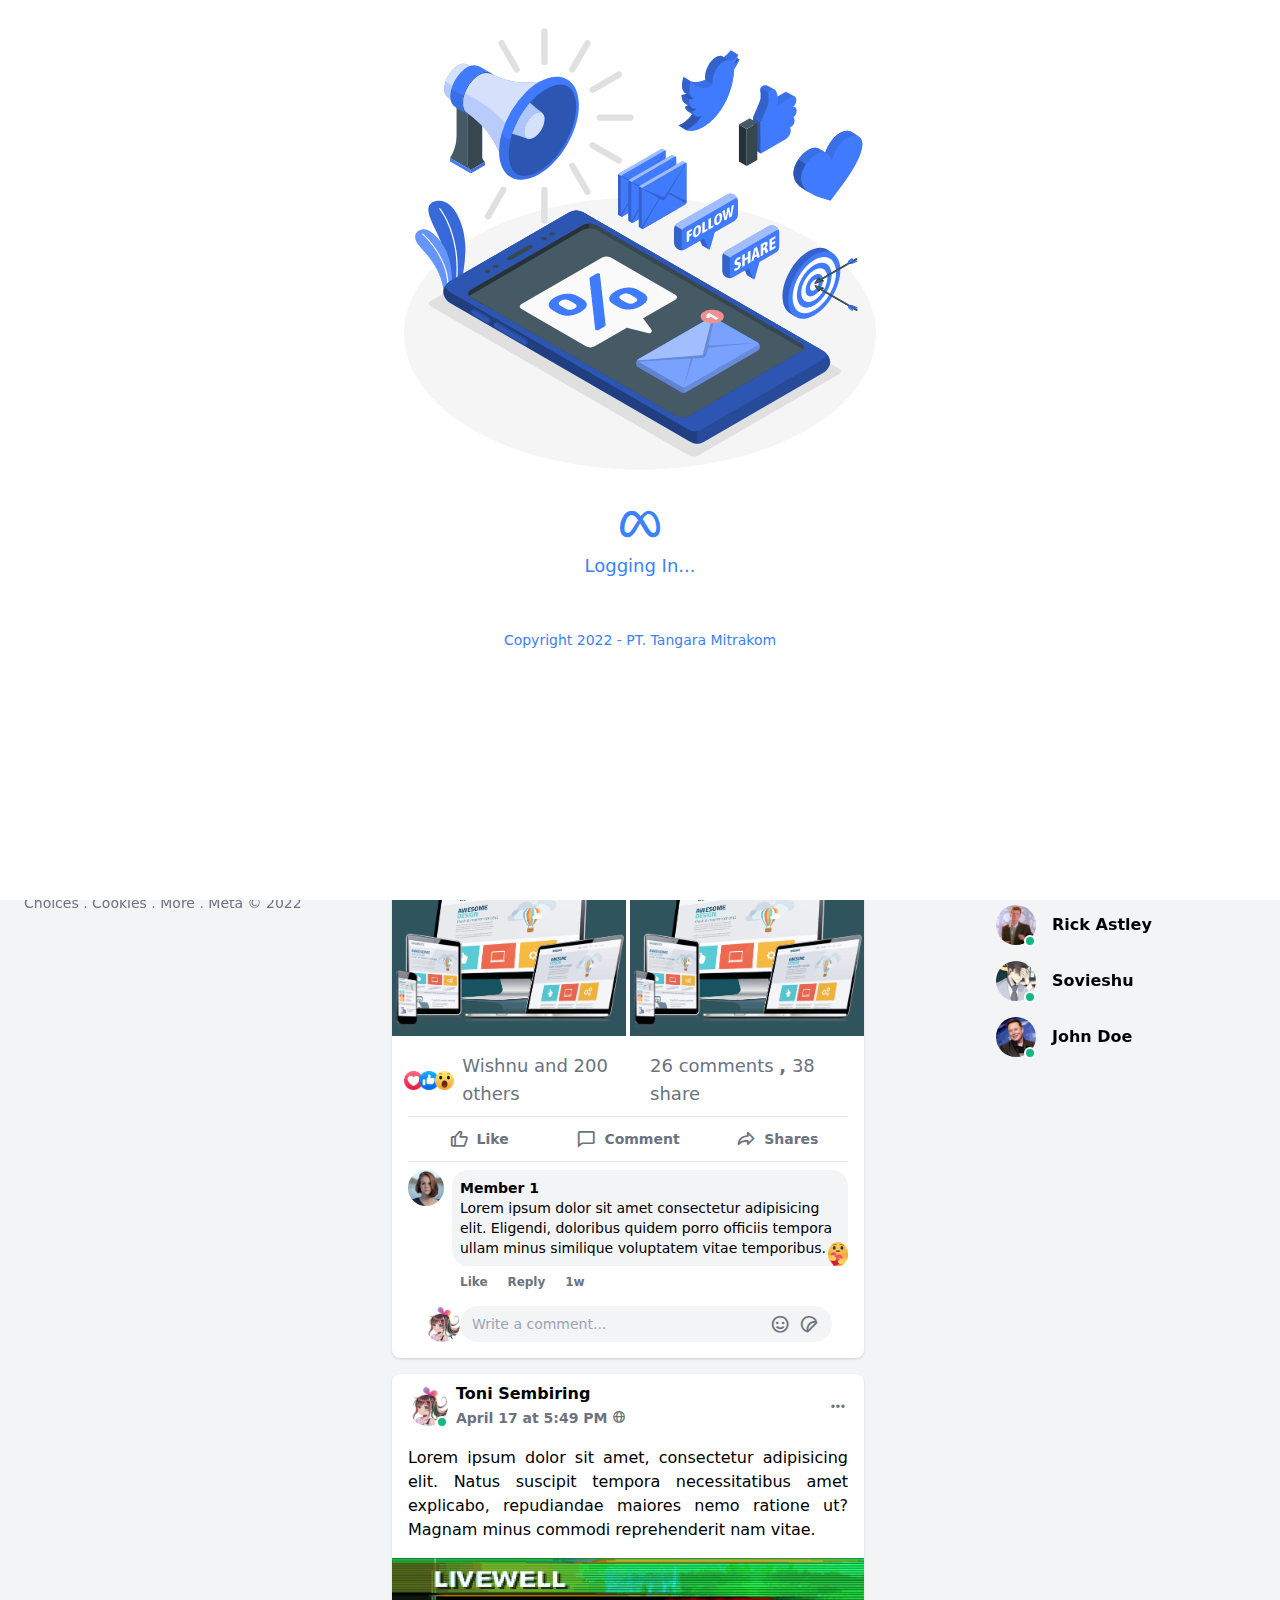
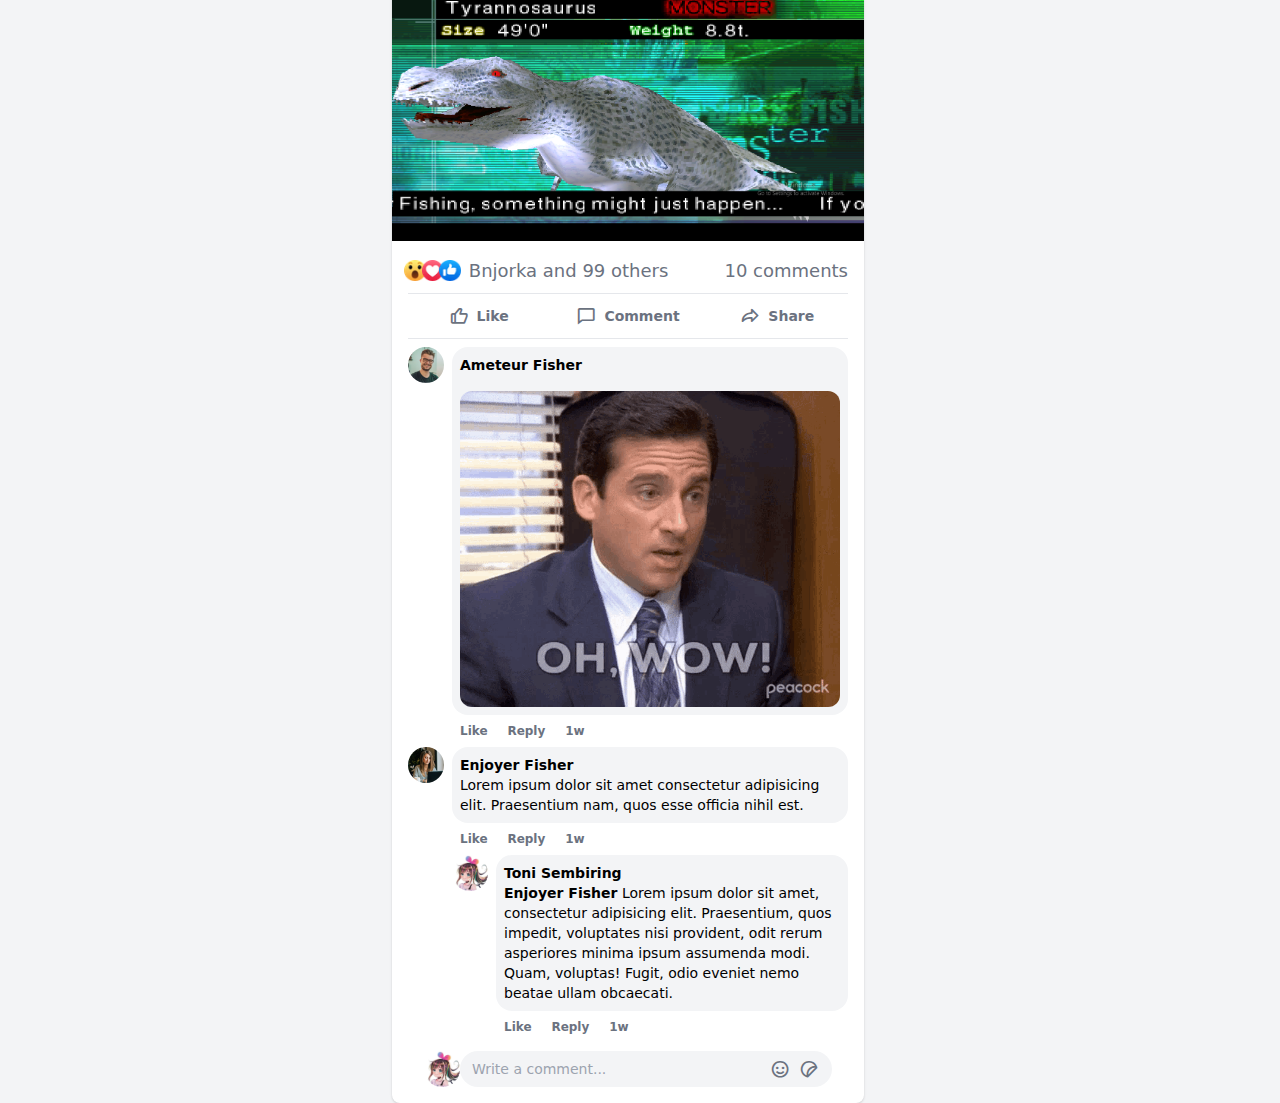
==== index.html @ 994fcae8 "penghapusan darkmode toggle pada mobile" ====
<!DOCTYPE html>
<html lang="en">
  <head>
    <meta charset="UTF-8" />
    <meta name="viewport" content="width=device-width, initial-scale=1.0" />
    <title>Tangara Media</title>

    <link rel="shortcut icon" href="./images/logo/tm_logo.png" type="image/png" />
    <link href='https://unpkg.com/boxicons@2.1.2/css/boxicons.min.css' rel='stylesheet'>
    <link rel="stylesheet" href="./css/styles.css" />
    <link rel="stylesheet" href="./css/custom.css" />
  </head>

  <body class="bg-gray-100 dark:bg-dark-main">
    <!-- Navbar Start-->
    <nav class="bg-white dark:bg-dark-second h-max md:h-14 w-full shadow flex flex-col md:flex-row items-center justify-center md:justify-between fixed top-0 z-50 border-b dark:border-dark-third">
      <!-- NAV LEFT -->
      <div class="flex items-center justify-between w-full md:w-max px-4 py-2">
        <a href="#" class="mr-2 hidden md:inline-block">
          <img src="./images/logo/tm_logo.png" alt="Tangara logo"class="w-24 sm:w-20 lg:w-10 h-auto"/>
        </a>
        <a href="#" class="inline-block md:hidden">
          <img src="./images/logo/tm_text_logo_2.png" alt="" class="w-32 h-auto" />
        </a>
        <div class="flex items-center justify-between space-x-1">
          <div class="relative bg-gray-100 dark:bg-dark-third px-2 py-2 w-10 h-10 sm:w-11 sm:h-11 lg:h-10 lg:w-10 xl:w-max xl:pl-3 xl:pr-8 rounded-full flex items-center justify-center cursor-pointer">
            <i class="bx bx-search-alt-2 text-xl xl:mr-2 dark:text-dark-txt"></i>
            <input type="text" placeholder="Search Facebook" class="outline-none bg-transparent hidden xl:inline-block"/>
          </div>
          <div class="text-2xl grid place-items-center md:hidden bg-gray-200 dark:bg-dark-third dark:hover:bg-dark-fourth rounded-full w-10 h-10 cursor-pointer hover:bg-gray-300 dark:text-dark-txt relative">
            <i class="bx bxl-messenger"></i>
            <span class="text-xs absolute top-0 right-0 bg-red-500 text-white font-semibold rounded-full px-1 text-center">2</span>
          </div>
          <!-- <div class="text-2xl grid place-items-center md:hidden bg-gray-200 dark:bg-dark-third dark:hover:bg-dark-fourth rounded-full w-10 h-10 cursor-pointer hover:bg-gray-300 dark:text-dark-txt" id="dark-mode-toggle-mb">
            <i class="bx bxs-moon"></i>
          </div> -->
        </div>
      </div>

      <!-- NAV CENTER -->
      <ul class="flex w-full lg:w-max items-center justify-center">
        <li class="w-1/5 md:w-max text-center">
          <a href="index.html" class="w-full text-3xl py-2 px-3 xl:px-12 cursor-pointer text-center inline-block text-blue-500 border-b-4 border-blue-500">
            <i class="bx bxs-home"></i>
          </a>
        </li>
        <li class="w-1/5 md:w-max text-center">
          <a href="friends.html" class="w-full text-3xl py-2 px-3 xl:px-12 cursor-pointer text-center inline-block rounded text-gray-600 hover:bg-gray-100 dark:hover:bg-dark-third dark:text-dark-txt relative">
            <i class="bx bx-group"></i>
          </a>
        </li>

        <li class="w-1/5 md:w-max text-center">
          <a href="#" class="w-full text-3xl py-2 px-3 xl:px-12 cursor-pointer text-center inline-block rounded text-gray-600 hover:bg-gray-100 dark:hover:bg-dark-third dark:text-dark-txt relative">
            <i class='bx bx-slideshow'></i>
            <span class="text-xs absolute top-0 right-1/4 bg-red-500 text-white font-semibold rounded-full px-1 text-center">9+</span>
          </a>
        </li>
        <!-- <li class="w-1/5 md:w-max text-center">
          <a href="#" class="w-full text-3xl py-2 px-3 xl:px-12 cursor-pointer text-center inline-block rounded text-gray-600 hover:bg-gray-100 dark:hover:bg-dark-third dark:text-dark-txt relative">
            <i class="bx bx-store"></i>
          </a>
        </li> -->

        <li class="w-1/5 md:w-max text-center hidden md:inline-block">
          <a href="#" class="w-full text-3xl py-2 px-3 xl:px-12 cursor-pointer text-center inline-block rounded text-gray-600 hover:bg-gray-100 dark:hover:bg-dark-third dark:text-dark-txt relative">
            <i class="bx bx-layout"></i>
          </a>
        </li>

        <li class="w-1/5 md:w-max text-center inline-block md:hidden">
          <a href="#" class="w-full text-3xl py-2 px-3 xl:px-12 cursor-pointer text-center inline-block rounded text-gray-600 hover:bg-gray-100 dark:hover:bg-dark-third dark:text-dark-txt relative">
            <i class="bx bx-bell"></i>
            <span class="text-xs absolute top-0 right-1/4 bg-red-500 text-white font-semibold rounded-full px-1 text-center">9+</span>
          </a>
        </li>

        <li class="w-1/5 md:w-max text-center inline-block xl:hidden">
          <a href="#" class="w-full text-3xl py-2 px-3 xl:px-12 cursor-pointer text-center inline-block rounded text-gray-600 hover:bg-gray-100 dark:hover:bg-dark-third dark:text-dark-txt relative">
            <i class="bx bx-menu"></i>
          </a>
        </li>
      </ul>

      <!-- NAV RIGHT -->
      <ul class="hidden md:flex mx-4 items-center justify-center">
        <li>
          <div class="text-xl hidden xl:grid place-items-center bg-gray-200 dark:bg-dark-third dark:hover:bg-dark-fourth dark:text-dark-txt rounded-full mx-1 p-3 cursor-pointer hover:bg-gray-300 relative">
            <i class="bx bxs-grid"></i>
          </div>
        </li>

        <li>
          <div class="text-xl grid place-items-center bg-gray-200 dark:bg-dark-third dark:hover:bg-dark-fourth dark:text-dark-txt rounded-full mx-1 p-3 cursor-pointer hover:bg-gray-300 relative">
            <i class="bx bxl-messenger"></i>
            <span class="text-xs absolute top-0 right-0 bg-red-500 text-white font-semibold rounded-full px-1 text-center">99+</span>
          </div>
        </li>

        <li>
          <div class="text-xl grid place-items-center bg-gray-200 dark:bg-dark-third dark:hover:bg-dark-fourth dark:text-dark-txt rounded-full mx-1 p-3 cursor-pointer hover:bg-gray-300 relative">
            <i class="bx bxs-bell"></i>
            <span class="text-xs absolute top-0 right-0 bg-red-500 text-white font-semibold rounded-full px-1 text-center">99+</span>
          </div>
        </li>
        <li class="h-full hidden xl:flex">
          <a href="#" class="inline-flex items-center justify-center p-1 rounded-full hover:bg-gray-200 dark:hover:bg-dark-third mx-1">
            <img src="./images/rrg.jpg" alt="Profile picture" class="rounded-full h-7 w-7"/>
            <span class="mx-2 font-semibold dark:text-dark-txt">Tonys01</span>
          </a>
        </li>

        <!-- 
          Dark Mode
          <li>
          <div
            class="text-xl grid place-items-center bg-gray-200 dark:bg-dark-third dark:hover:bg-dark-fourth dark:text-dark-txt rounded-full mx-1 p-3 cursor-pointer hover:bg-gray-300 relative"
            id="dark-mode-toggle"
          >
            <i class="bx bxs-moon"></i>
          </div>
        </li> -->
      </ul>
    </nav>
    <!-- Navbar End -->

    <!-- Main Content Start -->
    <div class="flex lg:justify-center h-screen">
      <!-- Left Content Start-->
      <div class="w-1/5 pt-16 h-full hidden xl:flex flex-col fixed top-0 left-0" id="left-content">
        <ul class="p-4">
          <li>
            <a href="#" class="flex items-center space-x-2 p-2 hover:bg-gray-200 rounded-lg transition-all dark:text-dark-txt dark:hover:bg-dark-third">
              <img src="./images/rrg.jpg" alt="Profile picture" class="w-10 h-10 rounded-full"/>
              <span class="font-semibold">Toni Sembiring</span>
            </a>
          </li>
          <li>
            <a href="friends.html" class="flex items-center space-x-2 p-2 hover:bg-gray-200 rounded-lg transition-all dark:text-dark-txt dark:hover:bg-dark-third">
              <img src="./images/friends.png" alt="Friend Icon" class="w-10 h-10 rounded-full"/>
              <span class="font-semibold">Friends</span>
            </a>
          </li>
          <li>
            <a href="groups.html" class="flex items-center space-x-2 p-2 hover:bg-gray-200 rounded-lg transition-all dark:text-dark-txt dark:hover:bg-dark-third">
              <img src="./images/group.png" alt="Group Icon" class="w-10 h-10 rounded-full"/>
              <span class="font-semibold">Communities</span>
            </a>
          </li>
          <li>
            <a href="#" class="flex items-center space-x-2 p-2 hover:bg-gray-200 rounded-lg transition-all dark:text-dark-txt dark:hover:bg-dark-third">
              <img src="./images/watch.png" alt="Profile picture" class="w-10 h-10 rounded-full"/>
              <div class="font-semibold">Watch <br> 
                <span class="font-semibold text-sm text-blue-500 justify-between relative">
                  ● 9 new videos
                </span>
              </div> 
            </a>
          </li>
          <li>
            <a href="#" class="flex items-center space-x-2 p-2 hover:bg-gray-200 rounded-lg transition-all dark:text-dark-txt dark:hover:bg-dark-third">
              <img src="./images/memory.png" alt="Profile picture" class="w-10 h-10 rounded-full"/>
              <span class="font-semibold">Memories</span>
            </a>
          </li>
          <li>
            <a href="#" class="flex items-center space-x-2 p-2 hover:bg-gray-200 rounded-lg transition-all dark:text-dark-txt dark:hover:bg-dark-third">
              <span class="w-10 h-10 rounded-full grid place-items-center bg-gray-300 dark:bg-dark-second">
                <i class='bx bxs-chevron-down'></i>
              </span>
              <span class="font-semibold">See more</span>
            </a>
          </li>
          <li class="border-b border-gray-200 dark:border-dark-third mt-6"></li>
        </ul>

        <!-- Shorcuts -->
        <div class="flex justify-between items-center px-4 h-4 group">
          <span class="font-semibold text-gray-500 text-lg dark:text-dark-txt">Your shortcuts</span>
          <span class="text-blue-500 cursor-pointer hover:bg-gray-200 dark:hover:bg-dark-third p-2 rounded-md hidden group-hover:inline-block">Edit</span>
        </div>
        
        <ul class="p-4">
          <li>
            <a href="#" class="flex items-center space-x-2 p-2 hover:bg-gray-200 rounded-lg transition-all dark:text-dark-txt dark:hover:bg-dark-third">
              <img src="./images/group-img-1.jpg" alt="Profile picture" class="w-10 h-10 rounded-lg"/>
              <span class="font-semibold">Lorem, ipsum dolor.</span>
            </a>
          </li>
          <li>
            <a href="#" class="flex items-center space-x-2 p-2 hover:bg-gray-200 rounded-lg transition-all dark:text-dark-txt dark:hover:bg-dark-third">
              <img src="./images/group-img-2.jpg" alt="Profile picture" class="w-10 h-10 rounded-lg"/>
              <span class="font-semibold">Lorem, ipsum.</span>
              </a>
          </li>
          <li>
            <a href="#" class="flex items-center space-x-2 p-2 hover:bg-gray-200 rounded-lg transition-all dark:text-dark-txt dark:hover:bg-dark-third">
              <img src="./images/group-img-3.jpg" alt="Profile picture" class="w-10 h-10 rounded-lg"/>
              <span class="font-semibold">Lorem, ipsum dolor.</span>
            </a>
          </li>
          <li>
            <a href="#" class="flex items-center space-x-2 p-2 hover:bg-gray-200 rounded-lg transition-all dark:text-dark-txt dark:hover:bg-dark-third"
              ><img src="./images/group-img-4.jpg" alt="Profile picture" class="w-10 h-10 rounded-lg"/>
              <span class="font-semibold">Lorem ipsum dolor sit amet, consectetur adipisicing elit. Error, quod?</span>
            </a>
          </li>
          <li>
            <a href="#" class="flex items-center space-x-2 p-2 hover:bg-gray-200 rounded-lg transition-all dark:text-dark-txt dark:hover:bg-dark-third">
              <span class="w-10 h-10 rounded-full grid place-items-center bg-gray-300 dark:bg-dark-second">
                <i class='bx bxs-chevron-down'></i>
              </span>
              <span class="font-semibold">See more</span>
            </a>
          </li>
        </ul>

        <div class="mt-auto p-6 text-sm text-gray-500 dark:text-dark-txt">
          <a href="#">Privacy</a>
          <span>.</span>
          <a href="#">Terms</a>
          <span>.</span>
          <a href="#">Advertising</a>
          <span>.</span>
          <a href="#">Ad Choices</a>
          <span>.</span>
          <a href="#">Cookies</a>
          <span>.</span>
          <a href="#">More</a>
          <span>.</span>
          <span>Meta © 2022</span>
        </div>
      </div>
      <!-- Left Content End -->

      <!-- Middle Content Start -->
      <div class="w-full lg:w-2/3 xl:w-2/5 pt-32 lg:pt-16  lg:pr-16 xl:pr-8 px-2">
        <!-- Story Start -->
        <div class="relative flex space-x-2 pt-4">
          <div class="w-1/4 sm:w-1/5 h-44 rounded-xl shadow overflow-hidden flex flex-col group cursor-pointer">
            <div class="h-auto overflow-hidden">
              <img src="./images/rrg.jpg" alt="Profile picture" class="group-hover:transform group-hover:scale-110 transition-all duration-700">
            </div>
            <div class="flex-1 relative flex items-end justify-center pb-3 text-center leading-none dark:bg-dark-second dark:text-dark-txt">
              <span class="font-semibold">
                Create a <br> Story
              </span>
              <div class="w-10 h-10 rounded-full bg-blue-500 text-white grid place-items-center text-2xl border-4 border-white dark:border-dark-second absolute -top-5 left-1/2 transform -translate-x-1/2">
                <i class="bx bx-plus"></i>
              </div>
            </div>
          </div>

          <div class="w-1/4 sm:w-1/5 h-44 rounded-xl overflow-hidden">
            <div class="relative h-full group cursor-pointer"> 
              <img src="./images/story/mystory.jpeg" alt="My Story" class="group-hover:transform group-hover:scale-110 transition-all duration-700 h-full w-full">
              <div class="w-full h-full bg-black absolute top-0 left-0 bg-opacity-10"></div>
              <span class="absolute bottom-0 left-2 pb-2 font-semibold text-white">My Story</span>
              <div class="w-10 h-10 rounded-full overflow-hidden absolute top-2 left-2 border-4 border-blue-500">
                <img src="./images/rrg.jpg" alt="Tonys01">
              </div>
            </div>
          </div>

          <div class="w-1/4 sm:w-1/5 h-44 rounded-xl overflow-hidden">
            <div class="relative h-full group cursor-pointer"> 
              <img src="./images/story/story2.jpg" alt="Member1 Story" class="group-hover:transform group-hover:scale-110 transition-all duration-700 h-full w-full">
              <div class="w-full h-full bg-black absolute top-0 left-0 bg-opacity-10"></div>
              <span class="absolute bottom-0 left-2 pb-2 font-semibold text-white">Member 1</span>
              <div class="w-10 h-10 rounded-full overflow-hidden absolute top-2 left-2 border-4 border-blue-500">
                <img src="./images/photos/User/member-1.png" alt="Member1">
              </div>
            </div>
          </div>

          <div class="w-1/4 sm:w-1/5 h-44 rounded-xl overflow-hidden">
            <div class="relative h-full group cursor-pointer"> 
              <img src="./images/story/story3.jpg" alt="Member2 Story" class="group-hover:transform group-hover:scale-110 transition-all duration-700 h-full w-full">
              <div class="w-full h-full bg-black absolute top-0 left-0 bg-opacity-10"></div>
              <span class="absolute bottom-0 left-2 pb-2 font-semibold text-white">Member2</span>
              <div class="w-10 h-10 rounded-full overflow-hidden absolute top-2 left-2 border-4 border-blue-500">
                <img src="./images/photos/User/member-2.png" alt="Member 2">
              </div>
            </div>
          </div>

          <div class="hidden sm:inline-block w-1/4 sm:w-1/5 h-44 rounded-xl overflow-hidden">
            <div class="relative h-full group cursor-pointer"> 
              <img src="./images/story/story4.jpg" alt="Member3 Story" class="group-hover:transform group-hover:scale-110 transition-all duration-700 h-full w-full">  
              <div class="w-full h-full bg-black absolute top-0 left-0 bg-opacity-10"></div>
              <span class="absolute bottom-0 left-2 pb-2 font-semibold text-white">Member3</span>
              <div class="w-10 h-10 rounded-full overflow-hidden absolute top-2 left-2 border-4 border-blue-500">
                <img src="./images/photos/User/member-3.png" alt="Member3">
              </div>
            </div>
          </div>
          
          <div class="w-12 h-12 rounded-full hidden lg:grid place-items-center text-2xl bg-white absolute -right-6 top-1/2 transform -translate-y-1/2 border border-gray-200 cursor-pointer hover:bg-gray-100 shadow text-gray-500 dark:bg-dark-third dark:hover:bg-dark-fourth dark:border-dark-third dark:text-dark-txt">
            <i class="bx bxs-chevron-right"></i>
          </div>
        </div>
        <!-- Story End -->

        <!-- Post Form Start-->
        <div class="px-4 mt-4 shadow rounded-lg bg-white dark:bg-dark-second">
          <div class="p-2 border-b border-gray-300 dark:border-dark-third flex space-x-4">
            <img src="./images/rrg.jpg" alt="Profile picture" class="w-10 h-10 rounded-full">
            <div class="flex-1 bg-gray-100 rounded-full flex items-center justify-start pl-4 cursor-pointer dark:bg-dark-third text-gray-500 text-sm lg:text-lg  dark:text-dark-txt"> 
              <input type="text" placeholder="What's on your mind??" class="outline-none bg-transparent w-full p-2">
            </div>
          </div>
          <div class="p-2 flex">
            <div class="w-1/3 flex sm:space-x-2 justify-center items-center hover:bg-gray-100 dark:hover:bg-dark-third text-xl sm:text-3xl py-2 rounded-lg cursor-pointer text-red-500">
              <i class="bx bxs-video-plus"></i>
              <span class="text-xs sm:text-sm font-semibold text-gray-500 dark:text-dark-txt">Live video</span>
            </div>
            <div class="w-1/3 flex sm:space-x-2 justify-center items-center hover:bg-gray-100 dark:hover:bg-dark-third text-xl sm:text-3xl py-2 rounded-lg cursor-pointer text-green-500">
              <i class="bx bx-images"></i>
              <span class="text-xs sm:text-sm font-semibold text-gray-500 dark:text-dark-txt">Photo/video</span>
            </div>
            <div class="w-1/3 flex sm:space-x-2 justify-center items-center hover:bg-gray-100 dark:hover:bg-dark-third text-xl sm:text-3xl py-2 rounded-lg cursor-pointer text-yellow-500">
              <i class='bx bx-happy-alt'></i>
              <span class="text-xs sm:text-sm font-semibold text-gray-500 dark:text-dark-txt">Feeling/activity</span>
            </div>
          </div>
        </div>
        <!-- Post Form End -->
        
        <!-- Recent Post Start -->
        <div>
          <!-- Group Post Start -->
          <div class="shadow bg-white dark:bg-dark-second dark:text-dark-txt mt-4 rounded-lg">
            <div class="flex items-center justify-between px-4 py-2">
              <div class="flex space-x-2 items-center">
                <div class="relative">
                  <img src="./images/rrg.jpg" alt="Profile picture" class="w-10 h-10 rounded-full cursor-pointer">
                  <span class="bg-green-500 w-3 h-3 rounded-full absolute right-0 top-3/4 border-white border-2"></span>
                </div>
                <div>
                  <div class="font-semibold hover:underline">
                    Toni Sembiring <i class='bx bxs-right-arrow text-gray-500'></i> Product Development
                  </div>
                  <span class="text-sm text-gray-500 font-semibold hover:underline">April 23 at 2:18 PM<i class='bx bx-globe'></i></span>
                </div>
                
              </div>
              <div class="w-8h-8 grid place-items-center text-xl text-gray-500  hover:bg-gray-200 dark:text-dark-txt dark:hover:bg-dark-third rounded-full cursor-pointer">
                <i class="bx bx-dots-horizontal-rounded"></i>
              </div>
            </div>
 
            <!-- Post Caption Start -->
            <div class="text-justify px-4 py-2">
              <strong>Create Tangara Media Website !!! </strong>
              <br>
              Lorem, ipsum dolor sit amet consectetur adipisicing elit. Tenetur itaque pariatur odit accusantium incidunt repellat ex dignissimos non iste fuga?
              <strong>Website Link:</strong>
              <!-- <a href="#" class="text-blue-500" target="_blank"> Coming Soon</a> -->
              <span class="font-semibold cursor-pointer hover:underline">...See more</span>
            </div>
            <!-- Post Caption End -->
 
            <!-- Post Image Start -->
            <a href="#">
              <div class="py-2 cursor-pointer ">
                <img src="./images/post/post1.png" alt="#">
                <div class="grid grid-cols-2 gap-1">
                  <img src="./images/post/post2.png" alt="#">
                  <img src="./images/post/post2.png" alt="#">
                  <!-- <img src="./images/post/post3.jpg" alt="#"> -->
                </div>
              </div>
            </a>
            <!-- Post Image End -->

            <!-- Post React Start -->
            <div class="px-4 py-2">
              <div class="flex items-center justify-between text-xs sm:text-lg ">
                <div class="flex flex-row-reverse items-center">
                 <span class="ml-2 text-gray-500 dark:text-dark-txt hover:underline">Wishnu and 200 others</span>
                 <span class="rounded-full grid place-items-center -ml-1 w-4 h-4 sm:w-7 sm:h-7 cursor-pointer">
                   <img src="./images/wow.png" alt="Wow emoji">
                 </span>
                 <span class="rounded-full grid place-items-center -ml-1 w-4 h-4 sm:w-7 sm:h-7 cursor-pointer">
                   <img src="./images/like.png" alt="Like emoji">
                 </span>
                 <span class="rounded-full grid place-items-center -ml-1 w-4 h-4 sm:w-7 sm:h-7 cursor-pointer">
                   <img src="./images/love.png" alt="Love emoji">
                 </span>
                </div>

                <div class="text-gray-500 drak:text-dark-txt ">
                  <span class="hover:underline">26 comments</span>
                  <span class="font-semibold">,</span>
                  <span class="hover:underline">38 share</span>
                </div>
              </div>
            </div>
            <!-- Post React End -->

            <!-- Post Action Start -->
            <div class="py-4 px-4">
              <div class="border border-gray-200 dark:border-dark-third border-l-0 border-r-0 py-1"> 
              <div class="flex space-x-2">
                <div class="w-1/3 flex space-x-2 justify-center items-center hover:bg-gray-100 dark:hover:bg-dark-third text-xl py-2 rounded-lg cursor-pointer text-gray-500 dark:text-dark-txt">
                  <i class="bx bx-like"></i>
                  <span class="text-sm font-semibold">Like</span>
                </div>
                <div class="w-1/3 flex space-x-2 justify-center items-center hover:bg-gray-100 dark:hover:bg-dark-third text-xl py-2 rounded-lg cursor-pointer text-gray-500 dark:text-dark-txt">
                  <i class="bx bx-comment"></i>
                  <span class="text-sm font-semibold">Comment</span>
                </div>
                <div class="w-1/3 flex space-x-2 justify-center items-center hover:bg-gray-100 dark:hover:bg-dark-third text-xl py-2 rounded-lg cursor-pointer text-gray-500 dark:text-dark-txt"> 
                  <i class="bx bx-share bx-flip-horizontal"></i>
                  <span class="text-sm font-semibold">Shares</span>
                </div>
              </div>
            </div>
            </div>
            <!-- Post Action End -->
 
            <!-- Post Comment Start -->
            <div class="py-2 px-4">
              <!-- First Comment Start-->
              <div class="flex space-x-2">
                <img src="./images/photos/User/member-1.png" alt="Profile picture" class="w-9 h-9 rounded-full cursor-pointer">
                <div>
                  <div class="bg-gray-100 dark:bg-dark-third p-2 rounded-2xl text-sm relative">
                    <span class="font-semibold block hover:underline">Member 1</span>
                    <span>Lorem ipsum dolor sit amet consectetur adipisicing elit. Eligendi, doloribus quidem porro officiis tempora ullam minus similique voluptatem vitae temporibus.</span>
                    <img src="./images/care.png" alt="Care emoji" class="w-5 h-5 absolute right-0 top-3/4 ">
                  </div>
                  <div class="p-2 text-xs text-gray-500 dark:text-dark-txt">
                    <span class="font-semibold hover:underline ">Like</span>
                    <span class="font-semibold hover:underline pl-4">Reply</span>
                    <span class="font-semibold hover:underline pl-4">1w</span>
                  </div>
                </div>
              </div>
              <!-- First Comment End-->

              <!-- My Comment Start-->
              <div class="py-2 sm:px-4">
                <div class="flex">
                  <img src="./images/rrg.jpg" alt="Profile picture" class="w-9 h-9 rounded-full cursor-pointer">
                  <div class="flex-1 flex bg-gray-100 dark:bg-dark-third rounded-full items-center justify-between px-3">
                    <input type="text" placeholder="Write a comment..." class="outline-none bg-transparent flex-1 text-xs sm:text-sm">
                    <div class="flex space-x-0 items-center justify-center">
                      <span class="sm:w-7 sm:h-7 grid place-items-center rounded-full hover:bg-gray-200 cursor-pointer text-gray-500 dark:text-dark-txt dark:hover:bg-dark-second text-xl mx-2"><i class="bx bx-smile"></i></span>
                      <!-- <span class="sm:w-7 sm:h-7 grid place-items-center rounded-full hover:bg-gray-200 cursor-pointer text-gray-500 dark:text-dark-txt dark:hover:bg-dark-second text-xl"><i class="bx bx-camera"></i></span>
                      <span class="sm:w-7 sm:h-7 grid place-items-center rounded-full hover:bg-gray-200 cursor-pointer text-gray-500 dark:text-dark-txt dark:hover:bg-dark-second text-xl"><i class="bx bxs-file-gif"></i></span> -->
                      <span class="sm:w-7 sm:h-7 grid place-items-center rounded-full hover:bg-gray-200 cursor-pointer text-gray-500 dark:text-dark-txt dark:hover:bg-dark-second text-xl mx-2"><i class='bx bx-sticker'></i></span>
                    </div>
                  </div>
                </div>
              </div>
              <!-- My Comment End -->
            </div>
          </div>
          <!-- Group Post End -->

          <!-- Personal Post Start -->
          <div class="shadow bg-white dark:bg-dark-second dark:text-dark-txt mt-4 rounded-lg">
            <div class="flex items-center justify-between px-4 py-2">
              <div class="flex space-x-2 items-center">
                <div class="relative">
                  <img src="./images/rrg.jpg" alt="Profile picture" class="w-10 h-10 rounded-full cursor-pointer">
                  <span class="bg-green-500 w-3 h-3 rounded-full absolute right-0 top-3/4 border-white border-2"></span>
                </div>
                <div>
                  <div class="font-semibold hover:underline">
                    Toni Sembiring
                  </div>
                  <span class="text-sm text-gray-500 font-semibold hover:underline">April 17 at 5:49 PM <i class='bx bx-globe'></i></span>
                </div>   
              </div>
              <div class="w-8h-8 grid place-items-center text-xl text-gray-500  hover:bg-gray-200 dark:text-dark-txt dark:hover:bg-dark-third rounded-full cursor-pointer">
                <i class="bx bx-dots-horizontal-rounded"></i>
              </div>
            </div>

            <!-- Personal Post Capiton Start -->
            <div class="text-justify px-4 py-2">
              Lorem ipsum dolor sit amet, consectetur adipisicing elit. Natus suscipit tempora necessitatibus amet explicabo, repudiandae maiores nemo ratione ut? Magnam minus commodi reprehenderit nam vitae.
            </div>
            <!-- Personal Post Caption End -->

            <!-- Personal Post Image Start -->
            <a href="#"> 
              <div class="py-2 cursor-pointer">
                <img src="./images/post/post4.png" alt="Bookstore website Post" class="w-full">
              </div>
            </a>
            <!-- Personal Post Image End -->

            <!-- Personal Post Reaction Start -->
            <div class="px-4 py-2">
              <div class="flex items-center justify-between text-xs sm:text-lg ">
                <div class="flex flex-row-reverse items-center">
                <span class="ml-2 text-gray-500 dark:text-dark-txt hover:underline">Bnjorka and 99 others</span>
                <span class="rounded-full grid place-items-center -ml-1 w-4 h-4 sm:w-7 sm:h-7 cursor-pointer">
                  <img src="./images/like.png" alt="Like emoji">
                </span>
                <span class="rounded-full grid place-items-center -ml-1 w-4 h-4 sm:w-7 sm:h-7 cursor-pointer">
                  <img src="./images/love.png" alt="Heart emoji">
                </span>
                <span class="rounded-full grid place-items-center -ml-1 w-4 h-4 sm:w-7 sm:h-7 cursor-pointer">
                  <img src="./images/wow.png" alt="Wow emoji">
                </span>
                </div>
                <div class="text-gray-500 drak:text-dark-txt ">
                  <span class="hover:underline">10 comments</span>
                  <!-- <span class="font-semibold">·</span>
                  <span class="hover:underline">100 shares</span> -->
                </div>
              </div>
            </div>
            <!-- Personal Post Reaction End -->

            <!-- Personal Post Action Start -->
            <div class="py-4 px-4">
              <div class="border border-gray-200 dark:border-dark-third border-l-0 border-r-0 py-1"> 
                <div class="flex space-x-2">
                  <div class="w-1/3 flex space-x-2 justify-center items-center hover:bg-gray-100 dark:hover:bg-dark-third text-xl py-2 rounded-lg cursor-pointer text-gray-500 dark:text-dark-txt">
                    <i class="bx bx-like"></i>
                    <span class="text-sm font-semibold">Like</span>
                  </div>
                  <div class="w-1/3 flex space-x-2 justify-center items-center hover:bg-gray-100 dark:hover:bg-dark-third text-xl py-2 rounded-lg cursor-pointer text-gray-500 dark:text-dark-txt">
                    <i class="bx bx-comment"></i>
                    <span class="text-sm font-semibold">Comment</span>
                  </div>
                  <div class="w-1/3 flex space-x-2 justify-center items-center hover:bg-gray-100 dark:hover:bg-dark-third text-xl py-2 rounded-lg cursor-pointer text-gray-500 dark:text-dark-txt"> 
                    <i class="bx bx-share bx-flip-horizontal"></i>
                    <span class="text-sm font-semibold">Share</span>
                  </div>
                </div>
              </div>
            </div>
            <!-- Personal Post Action End -->
            
            <!-- Personal Post Comments Start -->
            <div class="py-2 px-4">
              <!-- First comment -->
              <div class="flex space-x-2">
                <img src="./images/photos/User/member-2.png" alt="Profile picture" class="w-9 h-9 rounded-full cursor-pointer">
                <div>
                  <div class="bg-gray-100 dark:bg-dark-third p-2 rounded-2xl text-sm">
                    <span class="font-semibold block hover:underline">Ameteur Fisher</span>
                    <img src="./images/wow.gif" alt="wow gif" class="rounded-xl mt-4 cursor-pointer">
                  </div>
                  <div class="p-2 text-xs text-gray-500 dark:text-dark-txt">
                    <span class="font-semibold hover:underline ">Like</span>
                    <span class="font-semibold hover:underline pl-4">Reply</span>
                    <span class="font-semibold hover:underline pl-4">1w</span>
                  </div>
                </div>
              </div>

              <!-- Second Comment -->
              <div class="flex space-x-2">
                <img src="./images/photos/User/member-3.png" alt="Profile picture" class="w-9 h-9 rounded-full cursor-pointer">
                <div>
                  <div class="bg-gray-100 dark:bg-dark-third p-2 rounded-2xl text-sm">
                    <span class="font-semibold block hover:underline">Enjoyer Fisher</span>
                    <span> Lorem ipsum dolor sit amet consectetur adipisicing elit. Praesentium nam, quos esse officia nihil est.</span>
                  </div>
                  <div class="p-2 text-xs text-gray-500 dark:text-dark-txt">
                    <span class="font-semibold hover:underline ">Like</span>
                    <span class="font-semibold hover:underline pl-4">Reply</span>
                    <span class="font-semibold hover:underline pl-4">1w</span>
                  </div>
                  <div class="flex space-x-2">
                <img src="./images/rrg.jpg" alt="Profile picture" class="w-9 h-9 rounded-full cursor-pointer">
                <div>
                  <div class="bg-gray-100 dark:bg-dark-third p-2 rounded-2xl text-sm">
                    <span class="font-semibold block hover:underline">Toni Sembiring</span>
                    <strong>Enjoyer Fisher</strong>
                    <span>Lorem ipsum dolor sit amet, consectetur adipisicing elit. Praesentium, quos impedit, voluptates nisi provident, odit rerum asperiores minima ipsum assumenda modi. Quam, voluptas! Fugit, odio eveniet nemo beatae ullam obcaecati.</span>
                  </div>
                  <div class="p-2 text-xs text-gray-500 dark:text-dark-txt">
                    <span class="font-semibold hover:underline ">Like</span>
                    <span class="font-semibold hover:underline pl-4">Reply</span>
                    <span class="font-semibold hover:underline pl-4">1w</span>
                  </div>
                </div>
              </div>
                </div>
              </div>

              <!-- POST comment -->
              <div class="py-2 sm:px-4">
                <div class="flex ">
                  <img src="./images/rrg.jpg" alt="Profile picture" class="w-9 h-9 rounded-full cursor-pointer">
                  <div class="flex-1 flex bg-gray-100 dark:bg-dark-third rounded-full items-center justify-between px-3">
                    <input type="text" placeholder="Write a comment..." class="outline-none bg-transparent flex-1 text-xs sm:text-sm">
                    <div class="flex space-x-0 items-center justify-center">
                      <span class="sm:w-7 sm:h-7 grid place-items-center rounded-full hover:bg-gray-200 cursor-pointer text-gray-500 dark:text-dark-txt dark:hover:bg-dark-second text-xl mx-2"><i class="bx bx-smile"></i></span>
                      <!-- <span class="sm:w-7 sm:h-7 grid place-items-center rounded-full hover:bg-gray-200 cursor-pointer text-gray-500 dark:text-dark-txt dark:hover:bg-dark-second text-xl"><i class="bx bx-camera"></i></span>
                      <span class="sm:w-7 sm:h-7 grid place-items-center rounded-full hover:bg-gray-200 cursor-pointer text-gray-500 dark:text-dark-txt dark:hover:bg-dark-second text-xl"><i class="bx bxs-file-gif"></i></span> -->
                      <span class="sm:w-7 sm:h-7 grid place-items-center rounded-full hover:bg-gray-200 cursor-pointer text-gray-500 dark:text-dark-txt dark:hover:bg-dark-second text-xl mx-2"><i class='bx bx-sticker'></i></span>
                    </div>
                  </div>
                </div>
              </div>

            </div>
          </div>
          <!-- Personal Post End -->
        </div>
      </div>
      <!-- Middle Content End -->

      <!-- Right Content Start -->
      <div class="lg:w-1/5 pt-16 h-full hidden lg:block fixed top-0 right-0" id="contacts">
        <div class="h-full">
          <!-- Friend Request Start -->
          <div class="flex justify-between items-center xl:px-4 pt-2 group mx-2">
            <span class="font-semibold text-gray-500 xl:text-lg text-sm dark:text-dark-txt">Friend Requests</span>
            <span class="text-blue-500 cursor-pointer xl:text-lg text-sm hover:bg-gray-200 dark:hover:bg-dark-third p-2 rounded-md">See all</span>
          </div>
          <div class="p-2">
            <a href="#" class="flex items-center space-x-4 p-2 hover:bg-gray-200 dark:hover:bg-dark-third rounded-lg transition-all">
              <img src="./images/photos/User/member-8.png" alt="Profile picture" class="w-16 h-16 rounded-full">
              <div class="flex-1 h-full">
                <div class="dark:text-dark-txt">
                  <span class="font-semibold">Mantan Kekasih</span>
                  <span class="float-right px-2">1d</span>
                </div>
                <div class="flex space-x-2 mt-2">
                  <div class="w-1/2 bg-blue-500 cursor-pointer py-1 text-center font-semibold text-white rounded-lg">
                    Confirm
                  </div>
                  <div class="w-1/2 bg-gray-300 cursor-pointer py-1 text-center font-semibold text-black dark:text-dark-txt dark:bg-dark-fourth rounded-lg"> 
                    Delete
                  </div>
                </div>
              </div>
            </a>
          </div>
          <!-- Friend Request End -->

          <!-- line Divided Start -->
          <div class="border-b border-gray-200 dark:border-dark-third mt-2"></div>
          <!-- line Divided End -->

          <!-- Contacs Start -->
          <div class="flex justify-between items-center px-4 pt-4 text-gray-500 dark:text-dark-txt">
            <span class="font-semibold text-lg">Contacts</span>
            <div class="flex space-x-1">
              <div class="w-8 h-8 grid place-items-center text-xl hover:bg-gray-200 dark:hover:bg-dark-third rounded-full cursor-pointer">
                <i class='bx bxs-video-plus'></i>
              </div>
              <div class="w-8 h-8 grid place-items-center text-xl hover:bg-gray-200 dark:hover:bg-dark-third rounded-full cursor-pointer">
                <i class="bx bx-search-alt-2"></i>
              </div>
              <div class="w-8 h-8 grid place-items-center text-xl hover:bg-gray-200 dark:hover:bg-dark-third rounded-full cursor-pointer">
                <i class="bx bx-dots-horizontal-rounded"></i>
              </div>
            </div>
          </div>
    
          <ul class="p-2" id="contacts">
            <li>
              <div class="flex items-center space-x-4 p-2 hover:bg-gray-200 dark:hover:bg-dark-third dark:text-dark-txt rounded-lg cursor-pointer">
                <div class="relative">
                  <img src="./images/c3.png" alt="Online Friend" class="rounded-full">
                  <span class="bg-green-500 w-3 h-3 rounded-full absolute right-0 top-3/4 border-white border-2"></span>
                </div>
                <div>
                  <span class="font-semibold">Mark Zuckerberg</span>
                </div>
              </div>
            </li>
    
            <li>
              <div class="flex items-center space-x-4 p-2 hover:bg-gray-200 dark:hover:bg-dark-third dark:text-dark-txt rounded-lg cursor-pointer">
                <div class="relative">
                  <img src="./images/c2.png" alt="Online Friend" class="rounded-full">
                  <span class="bg-green-500 w-3 h-3 rounded-full absolute right-0 top-3/4 border-white border-2"></span>
                </div>
                <div>
                  <span class="font-semibold">Doge</span>
                </div>
              </div>
            </li>
    
            <li>
              <div class="flex items-center space-x-4 p-2 hover:bg-gray-200 dark:hover:bg-dark-third dark:text-dark-txt rounded-lg cursor-pointer">
                <div class="relative">
                  <img src="./images/photos/40x40/member1.png" alt="Online Friend" class="rounded-full">
                  <span class="bg-green-500 w-3 h-3 rounded-full absolute right-0 top-3/4 border-white border-2"></span>
                </div>
                <div>
                  <span class="font-semibold">Lorem, ipsum dolor.</span>
                </div>
              </div>
            </li>
    
            <li>
              <div class="flex items-center space-x-4 p-2 hover:bg-gray-200 dark:hover:bg-dark-third dark:text-dark-txt rounded-lg cursor-pointer">
                <div class="relative">
                  <img src="./images/c5.png" alt="Online Friend" class="rounded-full">
                  <span class="bg-green-500 w-3 h-3 rounded-full absolute right-0 top-3/4 border-white border-2"></span>
                </div>
                <div>
                  <span class="font-semibold">Lofi Girl</span>
                </div>
              </div>
            </li>
    
            <li>
              <div class="flex items-center space-x-4 p-2 hover:bg-gray-200 dark:hover:bg-dark-third dark:text-dark-txt rounded-lg cursor-pointer">
                <div class="relative">
                  <img src="./images/photos/40x40/member2.png" alt="Online Friend" class="rounded-full">
                  <span class="bg-green-500 w-3 h-3 rounded-full absolute right-0 top-3/4 border-white border-2"></span>
                </div>
                <div>
                  <span class="font-semibold">Satori</span>
                </div>
              </div>
            </li>
    
            <li>
              <div class="flex items-center space-x-4 p-2 hover:bg-gray-200 dark:hover:bg-dark-third dark:text-dark-txt rounded-lg cursor-pointer">
                <div class="relative">
                  <img src="./images/c7.png" alt="Online Friend" class="rounded-full">
                  <span class="bg-green-500 w-3 h-3 rounded-full absolute right-0 top-3/4 border-white border-2"></span>
                </div>
                <div>
                  <span class="font-semibold">Neko</span>
                </div>
              </div>
            </li>
    
            <li>
              <div class="flex items-center space-x-4 p-2 hover:bg-gray-200 dark:hover:bg-dark-third dark:text-dark-txt rounded-lg cursor-pointer">
                <div class="relative">
                  <img src="./images/photos/40x40/member3.png" alt="Online Friend" class="rounded-full">
                  <span class="bg-green-500 w-3 h-3 rounded-full absolute right-0 top-3/4 border-white border-2"></span>
                </div>
                <div>
                  <span class="font-semibold">Fireship</span>
                </div>
              </div>
            </li>
    
            <li>
              <div class="flex items-center space-x-4 p-2 hover:bg-gray-200 dark:hover:bg-dark-third dark:text-dark-txt rounded-lg cursor-pointer">
                <div class="relative">
                  <img src="./images/c9.png" alt="Online Friend" class="rounded-full">
                  <span class="bg-green-500 w-3 h-3 rounded-full absolute right-0 top-3/4 border-white border-2"></span>
                </div>
                <div>
                  <span class="font-semibold">Elon Musk</span>
                </div>
              </div>
            </li>
    
            <li>
              <div class="flex items-center space-x-4 p-2 hover:bg-gray-200 dark:hover:bg-dark-third dark:text-dark-txt rounded-lg cursor-pointer">
                <div class="relative">
                  <img src="./images/c10.png" alt="Online Friend" class="rounded-full">
                  <span class="bg-green-500 w-3 h-3 rounded-full absolute right-0 top-3/4 border-white border-2"></span>
                </div>
                <div>
                  <span class="font-semibold">Pikachu</span>
                </div>
              </div>
            </li>
    
            <li>
              <div class="flex items-center space-x-4 p-2 hover:bg-gray-200 dark:hover:bg-dark-third dark:text-dark-txt rounded-lg cursor-pointer">
                <div class="relative">
                  <img src="./images/c11.png" alt="Online Friend" class="rounded-full">
                  <span class="bg-green-500 w-3 h-3 rounded-full absolute right-0 top-3/4 border-white border-2"></span>
                </div>
                <div>
                  <span class="font-semibold">Freecodecamp</span>
                </div>
              </div>
            </li>
    
            <li>
              <div class="flex items-center space-x-4 p-2 hover:bg-gray-200 dark:hover:bg-dark-third dark:text-dark-txt rounded-lg cursor-pointer">
                <div class="relative">
                  <img src="./images/sp1.png" alt="Online Friend" class="rounded-full">
                  <span class="bg-green-500 w-3 h-3 rounded-full absolute right-0 top-3/4 border-white border-2"></span>
                </div>
                <div>
                  <span class="font-semibold">Yor Forger</span>
                </div>
              </div>
            </li>
    
            <li>
              <div class="flex items-center space-x-4 p-2 hover:bg-gray-200 dark:hover:bg-dark-third dark:text-dark-txt rounded-lg cursor-pointer">
                <div class="relative">
                  <img src="./images/sp3.png" alt="Online Friend" class="rounded-full">
                  <span class="bg-green-500 w-3 h-3 rounded-full absolute right-0 top-3/4 border-white border-2"></span>
                </div>
                <div>
                  <span class="font-semibold">Rick Astley</span>
                </div>
              </div>
            </li>
    
            <li>
              <div class="flex items-center space-x-4 p-2 hover:bg-gray-200 dark:hover:bg-dark-third dark:text-dark-txt rounded-lg cursor-pointer">
                <div class="relative">
                  <img src="./images/sp2.png" alt="Online Friend" class="rounded-full">
                  <span class="bg-green-500 w-3 h-3 rounded-full absolute right-0 top-3/4 border-white border-2"></span>
                </div>
                <div>
                  <span class="font-semibold">Sovieshu</span>
                </div>
              </div>
            </li>
    
            <li>
              <div class="flex items-center space-x-4 p-2 hover:bg-gray-200 dark:hover:bg-dark-third dark:text-dark-txt rounded-lg cursor-pointer">
                <div class="relative">
                  <img src="./images/c9.png" alt="Online Friend" class="rounded-full">
                  <span class="bg-green-500 w-3 h-3 rounded-full absolute right-0 top-3/4 border-white border-2"></span>
                </div>
                <div>
                  <span class="font-semibold">John Doe</span>
                </div>
              </div>
            </li>
    
          </ul>
       </div>
      </div>
    </div>
    <!-- Main Content End -->
    


    <!-- Document On Load -->
    <div class="loader-container">
      <img src="./images/tm-media.gif" alt="Loding" class="m-auto items-align justify-center"> 
      <a class="text-5xl text-blue-500 text-center" target="_blank">
        <p><i class='bx bxl-meta bx-spin' ></i></p> 
        <p class="text-lg">Logging In...</p> 
        <p class="text-sm load-text"> Copyright 2022 - PT. Tangara Mitrakom</p> 
      </a>
    </div>  

    <!-- Javascript -->
    <script src="./js/app.js"></script>
  </body>
</html>
---- css/styles.css ----
*,
*::before,
*::after {
  box-sizing: border-box;
}

:root {
  -moz-tab-size: 4;
  -o-tab-size: 4;
  tab-size: 4;
}

html {
  line-height: 1.15;
  -webkit-text-size-adjust: 100%;
}

body {
  margin: 0;
}

body {
  font-family: system-ui, -apple-system, "Segoe UI", Roboto, Helvetica, Arial, sans-serif, "Apple Color Emoji", "Segoe UI Emoji";
}

hr {
  height: 0;
  color: inherit;
}

abbr[title] {
  -webkit-text-decoration: underline dotted;
  text-decoration: underline dotted;
}

b,
strong {
  font-weight: bolder;
}

code,
kbd,
samp,
pre {
  font-family: ui-monospace, SFMono-Regular, Consolas, "Liberation Mono", Menlo, monospace;
  font-size: 1em;
}

small {
  font-size: 80%;
}

sub,
sup {
  font-size: 75%;
  line-height: 0;
  position: relative;
  vertical-align: baseline;
}

sub {
  bottom: -0.25em;
}

sup {
  top: -0.5em;
}

table {
  text-indent: 0;
  border-color: inherit;
}

button,
input,
optgroup,
select,
textarea {
  font-family: inherit;
  font-size: 100%; 
  line-height: 1.15; 
  margin: 0;
}

button,
select {
  text-transform: none;
}

button,
[type="button"] {
  -webkit-appearance: button;
}


legend {
  padding: 0;
}


progress {
  vertical-align: baseline;
}

summary {
  display: list-item;
}

blockquote,
dl,
dd,
h1,
h2,
h3,
h4,
h5,
h6,
hr,
figure,
p,
pre {
  margin: 0;
}

button {
  background-color: transparent;
  background-image: none;
}

button:focus {
  outline: 1px dotted;
  outline: 5px auto -webkit-focus-ring-color;
}

fieldset {
  margin: 0;
  padding: 0;
}

ol,
ul {
  list-style: none;
  margin: 0;
  padding: 0;
}

html {
  font-family: ui-sans-serif, system-ui, -apple-system, BlinkMacSystemFont,
  "Segoe UI", Roboto, "Helvetica Neue", Arial, "Noto Sans", sans-serif,
  "Apple Color Emoji", "Segoe UI Emoji", "Segoe UI Symbol", "Noto Color Emoji";
  line-height: 1.5;
}

body {
  font-family: inherit;
  line-height: inherit;
}

*,
::before,
::after {
  box-sizing: border-box;
  border-width: 0;
  border-style: solid;
  border-color: #e5e7eb;
}


hr {
  border-top-width: 1px;
}

img {
  border-style: solid;
}

textarea {
  resize: vertical;
}

input::-moz-placeholder,
textarea::-moz-placeholder {
  color: #9ca3af;
}

input:-ms-input-placeholder,
textarea:-ms-input-placeholder {
  color: #9ca3af;
}

input::placeholder,
textarea::placeholder {
  color: #9ca3af;
}

button {
  cursor: pointer;
}

table {
  border-collapse: collapse;
}

h1,
h2,
h3,
h4,
h5,
h6 {
  font-size: inherit;
  font-weight: inherit;
}

a {
  color: inherit;
  text-decoration: inherit;
}

button,
input,
optgroup,
select,
textarea {
  padding: 0;
  line-height: inherit;
  color: inherit;
}

pre,
code,
kbd,
samp {
  font-family: ui-monospace, SFMono-Regular, Menlo, Monaco, Consolas, "Liberation Mono", "Courier New", monospace;
}

img,
svg,
video,
canvas,
audio,
iframe,
embed,
object {
  display: block;
  vertical-align: middle;
}

img,
video {
  max-width: 100%;
  height: auto;
}

.space-x-0 > :not([hidden]) ~ :not([hidden]) {
  --tw-space-x-reverse: 0;
  margin-right: calc(0px * var(--tw-space-x-reverse));
  margin-left: calc(0px * calc(1 - var(--tw-space-x-reverse)));
}

.space-x-1 > :not([hidden]) ~ :not([hidden]) {
  --tw-space-x-reverse: 0;
  margin-right: calc(0.25rem * var(--tw-space-x-reverse));
  margin-left: calc(0.25rem * calc(1 - var(--tw-space-x-reverse)));
}

.space-x-2 > :not([hidden]) ~ :not([hidden]) {
  --tw-space-x-reverse: 0;
  margin-right: calc(0.5rem * var(--tw-space-x-reverse));
  margin-left: calc(0.5rem * calc(1 - var(--tw-space-x-reverse)));
}

.space-x-4 > :not([hidden]) ~ :not([hidden]) {
  --tw-space-x-reverse: 0;
  margin-right: calc(1rem * var(--tw-space-x-reverse));
  margin-left: calc(1rem * calc(1 - var(--tw-space-x-reverse)));
}

.bg-transparent {
  background-color: transparent;
}

.bg-black {
  --tw-bg-opacity: 1;
  background-color: rgba(0, 0, 0, var(--tw-bg-opacity));
}

.bg-white {
  --tw-bg-opacity: 1;
  background-color: rgba(255, 255, 255, var(--tw-bg-opacity));
}

.bg-light-b {
  background-color: #e8f4fc;
}

.bg-gray-100 {
  --tw-bg-opacity: 1;
  background-color: rgba(243, 244, 246, var(--tw-bg-opacity));
}

.bg-gray-200 {
  --tw-bg-opacity: 1;
  background-color: rgba(229, 231, 235, var(--tw-bg-opacity));
}

.bg-gray-300 {
  --tw-bg-opacity: 1;
  background-color: rgba(209, 213, 219, var(--tw-bg-opacity));
}

.bg-red-500 {
  --tw-bg-opacity: 1;
  background-color: rgba(239, 68, 68, var(--tw-bg-opacity));
}

.bg-green-500 {
  --tw-bg-opacity: 1;
  background-color: rgba(16, 185, 129, var(--tw-bg-opacity));
}

.bg-blue-500 {
  --tw-bg-opacity: 1;
  background-color: rgba(59, 130, 246, var(--tw-bg-opacity));
}

.hover\:bg-gray-100:hover {
  --tw-bg-opacity: 1;
  background-color: rgba(243, 244, 246, var(--tw-bg-opacity));
}

.hover\:bg-gray-200:hover {
  --tw-bg-opacity: 1;
  background-color: rgba(229, 231, 235, var(--tw-bg-opacity));
}

.hover\:bg-gray-300:hover {
  --tw-bg-opacity: 1;
  background-color: rgba(209, 213, 219, var(--tw-bg-opacity));
}

.hover\:underline:hover {
  text-decoration: underline;
  cursor: pointer;
}

.dark .dark\:bg-dark-main {
  --tw-bg-opacity: 1;
  background-color: rgba(24, 25, 26, var(--tw-bg-opacity));
}

.dark .dark\:bg-dark-second {
  --tw-bg-opacity: 1;
  background-color: rgba(36, 37, 38, var(--tw-bg-opacity));
}

.dark .dark\:bg-dark-third {
  --tw-bg-opacity: 1;
  background-color: rgba(58, 59, 60, var(--tw-bg-opacity));
}

.dark .dark\:bg-dark-fourth {
  --tw-bg-opacity: 1;
  background-color: rgba(78, 79, 80, var(--tw-bg-opacity));
}

.dark .dark\:bg-dark-b {
  background-color: #283c54;
}

.dark .dark\:hover\:bg-dark-second:hover {
  --tw-bg-opacity: 1;
  background-color: rgba(36, 37, 38, var(--tw-bg-opacity));
}

.dark .dark\:hover\:bg-dark-third:hover {
  --tw-bg-opacity: 1;
  background-color: rgba(58, 59, 60, var(--tw-bg-opacity));
}

.dark .dark\:hover\:bg-dark-fourth:hover {
  --tw-bg-opacity: 1;
  background-color: rgba(78, 79, 80, var(--tw-bg-opacity));
}

.bg-opacity-10 {
  --tw-bg-opacity: 0.1;
}

.border-white {
  --tw-border-opacity: 1;
  border-color: rgba(255, 255, 255, var(--tw-border-opacity));
}

.border-gray-200 {
  --tw-border-opacity: 1;
  border-color: rgba(229, 231, 235, var(--tw-border-opacity));
}

.border-gray-300 {
  --tw-border-opacity: 1;
  border-color: rgba(209, 213, 219, var(--tw-border-opacity));
}

.border-blue-200 {
  --tw-border-opacity: 1;
  border-color: rgba(191, 219, 254, var(--tw-border-opacity));
}

.border-blue-500 {
  --tw-border-opacity: 1;
  border-color: rgba(59, 130, 246, var(--tw-border-opacity));
}

.dark .dark\:border-blue-700 {
  --tw-border-opacity: 1;
  border-color: rgba(29, 78, 216, var(--tw-border-opacity));
}

.dark .dark\:border-dark-second {
  --tw-border-opacity: 1;
  border-color: rgba(36, 37, 38, var(--tw-border-opacity));
}

.dark .dark\:border-dark-third {
  --tw-border-opacity: 1;
  border-color: rgba(58, 59, 60, var(--tw-border-opacity));
}

.rounded {
  border-radius: 0.25rem;
}

.rounded-md {
  border-radius: 0.375rem;
}

.rounded-lg {
  border-radius: 0.5rem;
}

.rounded-xl {
  border-radius: 0.75rem;
}

.rounded-2xl {
  border-radius: 1rem;
}

.rounded-full {
  border-radius: 9999px;
}

.border-2 {
  border-width: 2px;
}

.border-4 {
  border-width: 4px;
}

.border {
  border-width: 1px;
}

.border-r-0 {
  border-right-width: 0px;
}

.border-l-0 {
  border-left-width: 0px;
}

.border-b-1 {
  border-bottom-width: 3px;
}

.border-b-4 {
  border-bottom-width: 4px;
}

.border-b {
  border-bottom-width: 1px;
}

.border-r {
  border-right-width: 1px;
}

.cursor-pointer {
  cursor: pointer;
}

.block {
  display: block;
}

.inline-block {
  display: inline-block;
}

.flex {
  display: flex;
}

.inline-flex {
  display: inline-flex;
}

.table {
  display: table;
}

.grid {
  display: grid;
}

.hidden {
  display: none;
}

.group:hover .group-hover\:inline-block {
  display: inline-block;
}

.flex-row-reverse {
  flex-direction: row-reverse;
}

.flex-col {
  flex-direction: column;
}

.place-items-center {
  place-items: center;
}

.items-end {
  align-items: flex-end;
}

.items-center {
  align-items: center;
}

.justify-start {
  justify-content: flex-start;
}

.justify-center {
  justify-content: center;
}

.justify-between {
  justify-content: space-between;
}

.flex-1 {
  flex: 1 1 0%;
}

.float-right {
  float: right;
}

.float-left {
  float: left;
}

.font-medium {
  font-weight: 500;
}

.font-semibold {
  font-weight: 600;
}

.h-3 {
  height: 0.75rem;
}

.h-4 {
  height: 1rem;
}

.w-4 {
  width: 1rem;
}

.h-5 {
  height: 1.5rem;
}

.w-5 {
  width: 1.5rem;
}

.h-7 {
  height: 1.75rem;
}

.h-8 {
  height: 2rem;
}

.h-9 {
  height: 2.25rem;
}

.h-10 {
  height: 2.5rem;
}

.h-12 {
  height: 3rem;
}

.h-16 {
  height: 4rem;
}

.h-20 {
  height: 5.5rem;
}

.h-44 {
  height: 11rem;
}

.h-96 {
  height: 25rem;
}

.h-auto {
  height: auto;
}

.h-3\/5 {
  height: 60%;
}

.h-full {
  height: 100%;
}

.h-screen {
  height: 100vh;
}

.text-xs {
  font-size: 0.75rem;
  line-height: 1rem;
}

.text-sm {
  font-size: 0.875rem;
  line-height: 1.25rem;
}

.text-lg {
  font-size: 1.125rem;
  line-height: 1.75rem;
}

.text-xl {
  font-size: 1.25rem;
  line-height: 1.75rem;
}

.text-2xl {
  font-size: 1.5rem;
  line-height: 2rem;
}

.text-3xl {
  font-size: 1.875rem;
  line-height: 2.25rem;
}

.text-5xl {
  font-size: 3rem;
  line-height: 1;
}

.leading-none {
  line-height: 1;
}

.mx-1 {
  margin-left: 0.25rem;
  margin-right: 0.25rem;
}

.mx-2 {
  margin-left: 0.5rem;
  margin-right: 0.5rem;
}

.mx-4 {
  margin-left: 1rem;
  margin-right: 1rem;
}

.my-2 {
  margin-top: 0.5rem;
  margin-bottom: 0.5rem;
}

.my-4 {
  margin-top: 1rem;
  margin-bottom: 1rem;
}

.mt-2 {
  margin-top: 0.5rem;
}

.mr-2 {
  margin-right: 0.5rem;
}

.ml-2 {
  margin-left: 0.5rem;
}

.mt-4 {
  margin-top: 1rem;
}

.mt-6 {
  margin-top: 1.5rem;
}

.mt-auto {
  margin-top: auto;
}

.m-auto {
  margin: auto;
}

.-ml-1 {
  margin-left: -0.25rem;
}

.outline-none {
  outline: 2px solid transparent;
  outline-offset: 2px;
}

.overflow-hidden {
  overflow: hidden;
}

.overflow-x-scroll{
  overflow-x: scroll;
}

.overflow-y-scroll{
  overflow-y: scroll;
}

.scrollbar-width-auto{
  scrollbar-width: auto;
}

.scrollbar-width-thin{
  scrollbar-width: thin;
}
.scrollbar-width-none{
  scrollbar-width: none;
}

.mb-2 {
  margin-bottom: 0.5rem;
}

.mb-4 {
  margin-bottom: 1rem;
}

.pb-5 {
  padding-bottom: 2.25rem;
}

.p-1 {
  padding: 0.25rem;
}

.p-2 {
  padding: 0.5rem;
}

.p-3 {
  padding: 0.75rem;
}

.p-4 {
  padding: 1rem;
}

.p-6 {
  padding: 1.5rem;
}

.py-1 {
  padding-top: 0.25rem;
  padding-bottom: 0.25rem;
}

.px-1 {
  padding-left: 0.25rem;
  padding-right: 0.25rem;
}

.py-2 {
  padding-top: 0.5rem;
  padding-bottom: 0.5rem;
}

.px-2 {
  padding-left: 0.5rem;
  padding-right: 0.5rem;
}

.px-3 {
  padding-left: 0.75rem;
  padding-right: 0.75rem;
}

.px-4 {
  padding-left: 1rem;
  padding-right: 1rem;
}

.pb-2 {
  padding-bottom: 0.5rem;
}

.pb-3 {
  padding-bottom: 0.75rem;
}

/* .pb-4 {
  padding-bottom: 1.0rem;
} */

.pt-0 {
  padding-top: 0;
}

.pt-1 {
  padding-top: 0.45rem;
}

.pt-4 {
  padding-top: 1rem;
}

.pl-4 {
  padding-left: 1rem;
}

.p-icon {
  padding-top: 0.225rem;
}

.pt-14 {
  padding-top: 3.5rem;
}

.pt-16 {
  padding-top: 4rem;
}

.pt-16 {
  padding-top: 4rem;
}

.px-7 {
  padding-left: 1.8rem;
  padding-right: 1.8rem;
}

.pt-32 {
  padding-top: 8rem;
}

.fixed {
  position: fixed;
}

.absolute {
  position: absolute;
}

.relative {
  position: relative;
}

.top-0 {
  top: 0px;
}

.right-0 {
  right: 0px;
}

.right-auto {
  right: auto;
}

.bottom-0 {
  bottom: 0px;
}

.left-0 {
  left: 0px;
}

.top-2 {
  top: 0.5rem;
}

.left-2 {
  left: 0.5rem;
}

.-top-5 {
  top: -1.25rem;
}

.-right-6 {
  right: -1.5rem;
}

.top-1\/2 {
  top: 50%;
}

.left-1\/2 {
  left: 50%;
}

.left-1\/3 {
  left: 33.333333%;
}

.right-1\/4 {
  right: 25%;
}

.top-3\/4 {
  top: 75%;
}

.bottom-1\/4 {
  bottom: 25%;
}

.bottom-3\/4 {
  bottom: 75%;
}

* {
  --tw-shadow: 0 0 #0000;
}

.shadow {
  --tw-shadow: 0 1px 3px 0 rgba(0, 0, 0, 0.1), 0 1px 2px 0 rgba(0, 0, 0, 0.06);
  box-shadow: var(--tw-ring-offset-shadow, 0 0 #0000),
    var(--tw-ring-shadow, 0 0 #0000), var(--tw-shadow);
}

* {
  --tw-ring-inset: var(--tw-empty);
  --tw-ring-offset-width: 0px;
  --tw-ring-offset-color: #fff;
  --tw-ring-color: rgba(59, 130, 246, 0.5);
  --tw-ring-offset-shadow: 0 0 #0000;
  --tw-ring-shadow: 0 0 #0000;
}

.text-center {
  text-align: center;
}

.text-justify {
  text-align: justify;
}

.text-black {
  --tw-text-opacity: 1;
  color: rgba(0, 0, 0, var(--tw-text-opacity));
}

.text-white {
  --tw-text-opacity: 1;
  color: rgba(255, 255, 255, var(--tw-text-opacity));
}

.text-gray-500 {
  --tw-text-opacity: 1;
  color: rgba(107, 114, 128, var(--tw-text-opacity));
}

.text-gray-600 {
  --tw-text-opacity: 1;
  color: rgba(75, 85, 99, var(--tw-text-opacity));
}

.text-red-500 {
  --tw-text-opacity: 1;
  color: rgba(239, 68, 68, var(--tw-text-opacity));
}

.text-red-800 {
  --tw-text-opacity: 1;
  color: rgba(153, 27, 27, var(--tw-text-opacity));
}

.text-yellow-500 {
  --tw-text-opacity: 1;
  color: rgba(245, 158, 11, var(--tw-text-opacity));
}

.text-green-500 {
  --tw-text-opacity: 1;
  color: rgba(16, 185, 129, var(--tw-text-opacity));
}

.text-blue-500 {
  --tw-text-opacity: 1;
  color: rgba(59, 130, 246, var(--tw-text-opacity));
}

.text-purple-500 {
  --tw-text-opacity: 1;
  color: rgba(139, 92, 246, var(--tw-text-opacity));
}

.dark .dark\:text-dark-txt {
  --tw-text-opacity: 1;
  color: rgba(184, 187, 191, var(--tw-text-opacity));
}

.w-3 {
  width: 0.75rem;
}

.w-5 {
  width: 1.25rem;
}

.w-7 {
  width: 1.75rem;
}

.w-8 {
  width: 2rem;
}

.w-9 {
  width: 2.25rem;
}

.w-10 {
  width: 2.5rem;
}

.w-12 {
  width: 3rem;
}

.w-16 {
  width: 4rem;
}

.w-20 {
  width: 5.5rem;
}

.w-24 {
  width: 6rem;
}

.w-2\/3 {
  width: 66.666667%;
}

.w-32 {
  width: 8rem;
}

.w-1\/2 {
  width: 50%;
}

.w-1\/3 {
  width: 33.333333%;
}

.w-1\/4 {
  width: 25%;
}

.w-2\/4 {
  width: 50%;
}

.w-1\/5 {
  width: 20%;
}

.w-3\/12 {
  width: 25%;
}

.w-full {
  width: 100%;
}

.z-40 {
  z-index: 40;
}

.z-50 {
  z-index: 50;
}

.gap-1 {
  gap: 0.25rem;
}

.grid-cols-2 {
  grid-template-columns: repeat(2, minmax(0, 1fr));
}

.transform {
  --tw-translate-x: 0;
  --tw-translate-y: 0;
  --tw-rotate: 0;
  --tw-skew-x: 0;
  --tw-skew-y: 0;
  --tw-scale-x: 1;
  --tw-scale-y: 1;
  transform: translateX(var(--tw-translate-x)) translateY(var(--tw-translate-y))
    rotate(var(--tw-rotate)) skewX(var(--tw-skew-x)) skewY(var(--tw-skew-y))
    scaleX(var(--tw-scale-x)) scaleY(var(--tw-scale-y));
}

.group:hover .group-hover\:transform {
  --tw-translate-x: 0;
  --tw-translate-y: 0;
  --tw-rotate: 0;
  --tw-skew-x: 0;
  --tw-skew-y: 0;
  --tw-scale-x: 1;
  --tw-scale-y: 1;
  transform: translateX(var(--tw-translate-x)) translateY(var(--tw-translate-y))
    rotate(var(--tw-rotate)) skewX(var(--tw-skew-x)) skewY(var(--tw-skew-y))
    scaleX(var(--tw-scale-x)) scaleY(var(--tw-scale-y));
}

.group:hover .group-hover\:scale-110 {
  --tw-scale-x: 1.1;
  --tw-scale-y: 1.1;
}

.-translate-x-1\/2 {
  --tw-translate-x: -50%;
}

.-translate-y-1\/2 {
  --tw-translate-y: -50%;
}

.transition-all {
  transition-property: all;
  transition-timing-function: cubic-bezier(0.4, 0, 0.2, 1);
  transition-duration: 150ms;
}

.duration-700 {
  transition-duration: 700ms;
}

.loader-container {
  position: fixed;
  top: 0;
  left: 0;
  height: 100%;
  width: 100%;
  z-index: 10000;
  background: #fff;
  display:block
}

.load-text{
  margin:50px;
}

.loader-container.active {
  display: none;
}

@-webkit-keyframes spin {
  to {
    transform: rotate(360deg);
  }
}

@keyframes spin {
  to {
    transform: rotate(360deg);
  }
}

@-webkit-keyframes ping {
  75%,
  100% {
    transform: scale(2);
    opacity: 0;
  }
}

@keyframes ping {
  75%,
  100% {
    transform: scale(2);
    opacity: 0;
  }
}

@-webkit-keyframes pulse {
  50% {
    opacity: 0.5;
  }
}

@keyframes pulse {
  50% {
    opacity: 0.5;
  }
}

@-webkit-keyframes bounce {
  0%,
  100% {
    transform: translateY(-25%);
    -webkit-animation-timing-function: cubic-bezier(0.8, 0, 1, 1);
    animation-timing-function: cubic-bezier(0.8, 0, 1, 1);
  }

  50% {
    transform: none;
    -webkit-animation-timing-function: cubic-bezier(0, 0, 0.2, 1);
    animation-timing-function: cubic-bezier(0, 0, 0.2, 1);
  }
}

@keyframes bounce {
  0%,
  100% {
    transform: translateY(-25%);
    -webkit-animation-timing-function: cubic-bezier(0.8, 0, 1, 1);
    animation-timing-function: cubic-bezier(0.8, 0, 1, 1);
  }

  50% {
    transform: none;
    -webkit-animation-timing-function: cubic-bezier(0, 0, 0.2, 1);
    animation-timing-function: cubic-bezier(0, 0, 0.2, 1);
  }
}

@media (min-width: 640px) {
  .sm\:inline-block {
    display: inline-block;
  }

  .sm\:inline {
    display: inline;
  }

  .sm\:h-11 {
    height: 2.75rem;
  }

  .sm\:text-sm {
    font-size: 0.875rem;
    line-height: 1.25rem;
  }

  .sm\:text-3xl {
    font-size: 1.875rem;
    line-height: 2.25rem;
  }

  .sm\:text-lg {
    font-size: 1.125rem;
    line-height: 1.75rem;
  }

  .sm\:w-11 {
    width: 2.75rem;
  }

  .sm\:w-20 {
    width: 5rem;
  }

  .sm\:w-1\/6 {
    width: 16.666667%;
  }

  .sm\:space-x-2 > :not([hidden]) ~ :not([hidden]) {
    --tw-space-x-reverse: 0;
    margin-right: calc(0.5rem * var(--tw-space-x-reverse));
    margin-left: calc(0.5rem * calc(1 - var(--tw-space-x-reverse)));
  }

  .sm\:w-7 {
    width: 1.35rem;
  }

  .sm\:h-7 {
    height: 1.35rem;
  }

  .sm\:px-4 {
    padding-left: 1rem;
    padding-right: 1rem;
  }
}

@media (min-width: 768px) {
  .md\:inline-block {
    display: inline-block;
  }

  .md\:block {
    display: block;
  }

  .md\:flex {
    display: flex;
  }

  .md\:hidden {
    display: none;
  }

  .md\:flex-row {
    flex-direction: row;
  }

  .md\:justify-between {
    justify-content: space-between;
  }

  .md\:h-14 {
    height: 3.5rem;
  }

  .md\:w-3\/4 {
    width: 75%;
  }

  .md\:w-max {
    width: -webkit-max-content;
    width: -moz-max-content;
    width: max-content;
  }
}

@media (min-width: 1024px) {
  .lg\:block {
    display: block;
  }

  .lg\:grid {
    display: grid;
  }

  .lg\:flex {
    display: flex;
  }

  .lg\:hidden {
    display: none;
  }

  .lg\:text-lg {
    font-size: 1.125rem;
    line-height: 1.75rem;
  }

  .lg\:h-10 {
    height: 2.5rem;
  }

  .lg\:pt-16 {
    padding-top: 4rem;
  }

  .lg\:pr-16 {
    padding-right: 4rem;
  }

  .lg\:w-10 {
    width: 2.5rem;
  }

  .lg\:w-2\/3 {
    width: 66.666667%;
  }

  .lg\:w-3\/12 {
    width: 25%;
  }

  .lg\:w-1\/3 {
    width: 33.333333%;
  }

  .lg\:w-3\/5 {
    width: 60%;
  }

  .lg\:w-1\/5 {
    width: 20%;
  }

  .lg\:-ml-1 {
    margin-left: -0.25rem;
  }

  .lg\:justify-between {
    justify-content: space-between;
  }
  .lg\:justify-center {
    justify-content: center;
  }

  .lg\:w-max {
    width: -webkit-max-content;
    width: -moz-max-content;
    width: max-content;
  }
}

@media (min-width: 1280px) {
  .xl\:block {
    display: block;
  }

  .xl\:inline-block {
    display: inline-block;
  }

  .xl\:hidden {
    display: none;
  }

  .xl\:flex {
    display: flex;
  }

  .xl\:grid {
    display: grid;
  }

  .xl\:text-lg {
    font-size: 1.125rem;
    line-height: 1.75rem;
  }

  .xl\:mr-2 {
    margin-right: 0.5rem;
  }

  .xl\:px-12 {
    padding-left: 3rem;
    padding-right: 3rem;
  }
  .xl\:px-4 {
    padding-left: 1rem;
    padding-right: 1rem;
  }

  .xl\:pl-3 {
    padding-left: 0.75rem;
  }

  .xl\:pr-8 {
    padding-right: 2rem;
  }

  .xl\:w-2\/5 {
    width: 40%;
  }

  .xl\:w-max {
    width: -webkit-max-content;
    width: -moz-max-content;
    width: max-content;
  }
}
---- css/custom.css ----
#left-content{
    width: 333px;
    -ms-overflow-style: none; /* Internet Explorer 10+ */
    scrollbar-width: none; /* Firefox */
}

#left-content:hover{
    overflow-y: scroll;
}

#left-content::-webkit-scrollbar { 
    display: none;  /* Safari and Chrome */
}

#contacts{
    width: 300px;
    -ms-overflow-style: none; /* Internet Explorer 10+ */
    scrollbar-width: none; /* Firefox */
}

#contacts:hover{
    overflow-y: scroll;
    overflow-x: hidden;
}

#contacts::-webkit-scrollbar { 
    display: none;  /* Safari and Chrome */
}
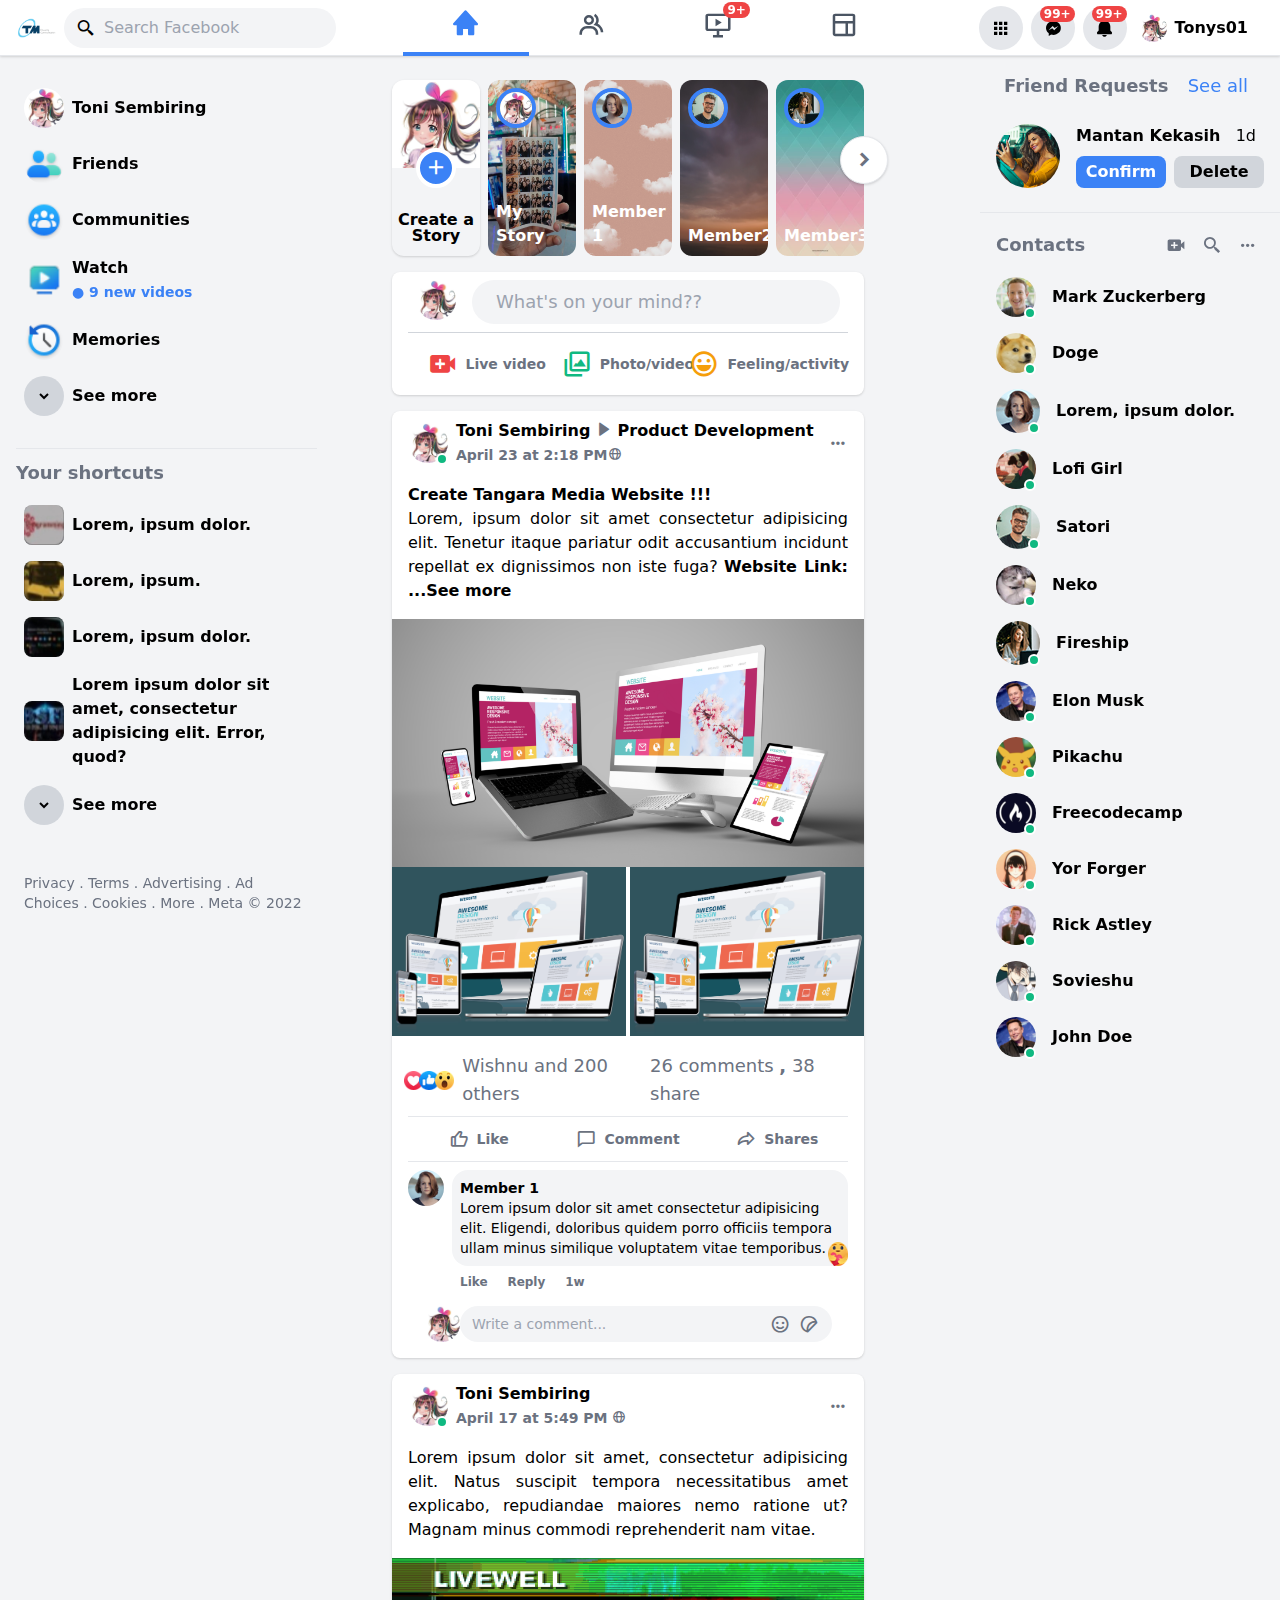
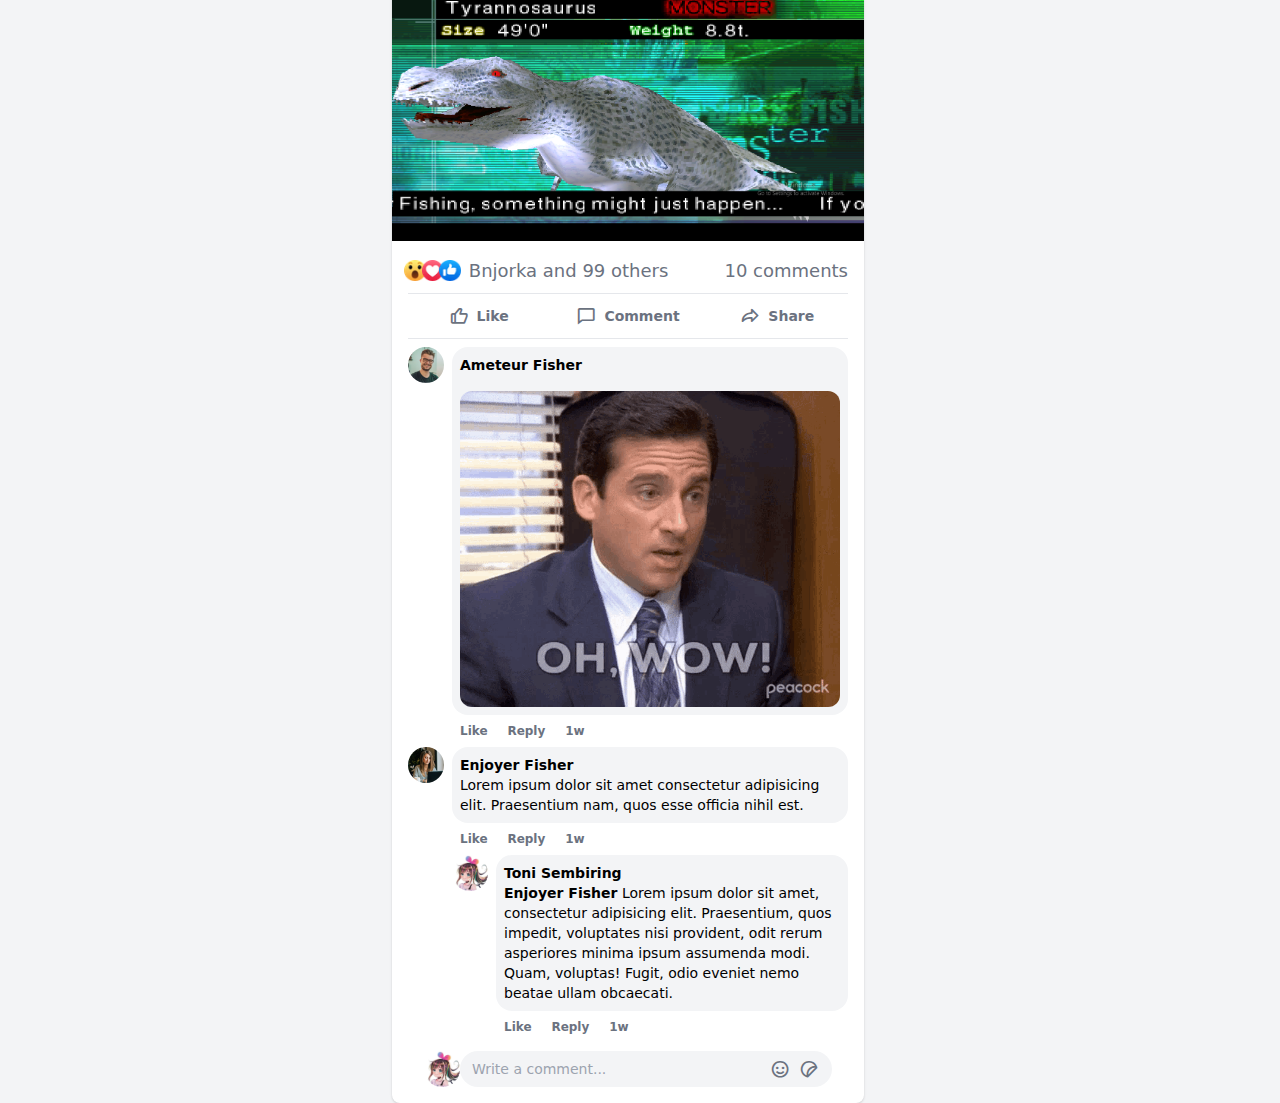
==== commit 0118a8d7: "comment on load document" ====
--- a/index.html
+++ b/index.html
@@ -837,14 +837,14 @@
 
 
     <!-- Document On Load -->
-    <div class="loader-container">
+    <!-- <div class="loader-container">
       <img src="./images/tm-media.gif" alt="Loding" class="m-auto items-align justify-center"> 
       <a class="text-5xl text-blue-500 text-center" target="_blank">
         <p><i class='bx bxl-meta bx-spin' ></i></p> 
         <p class="text-lg">Logging In...</p> 
         <p class="text-sm load-text"> Copyright 2022 - PT. Tangara Mitrakom</p> 
       </a>
-    </div>  
+    </div>   -->
 
     <!-- Javascript -->
     <script src="./js/app.js"></script>
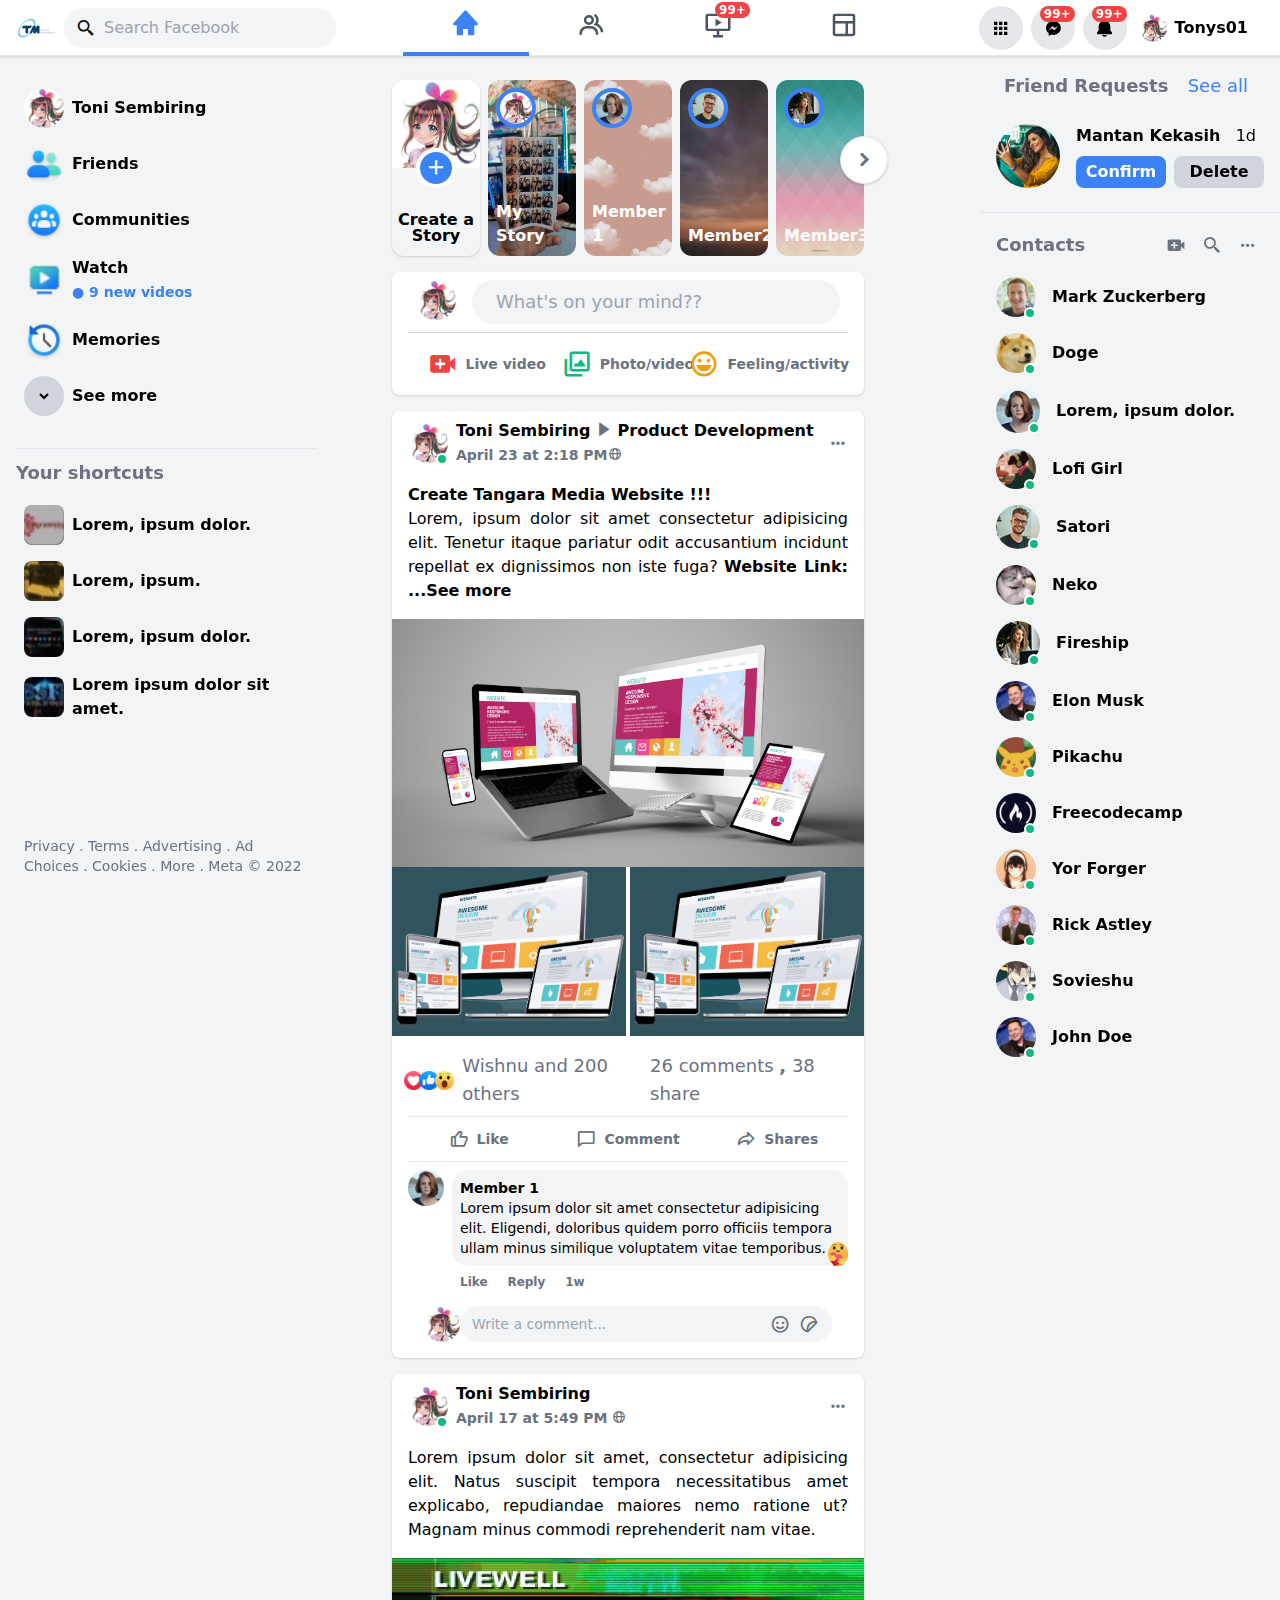
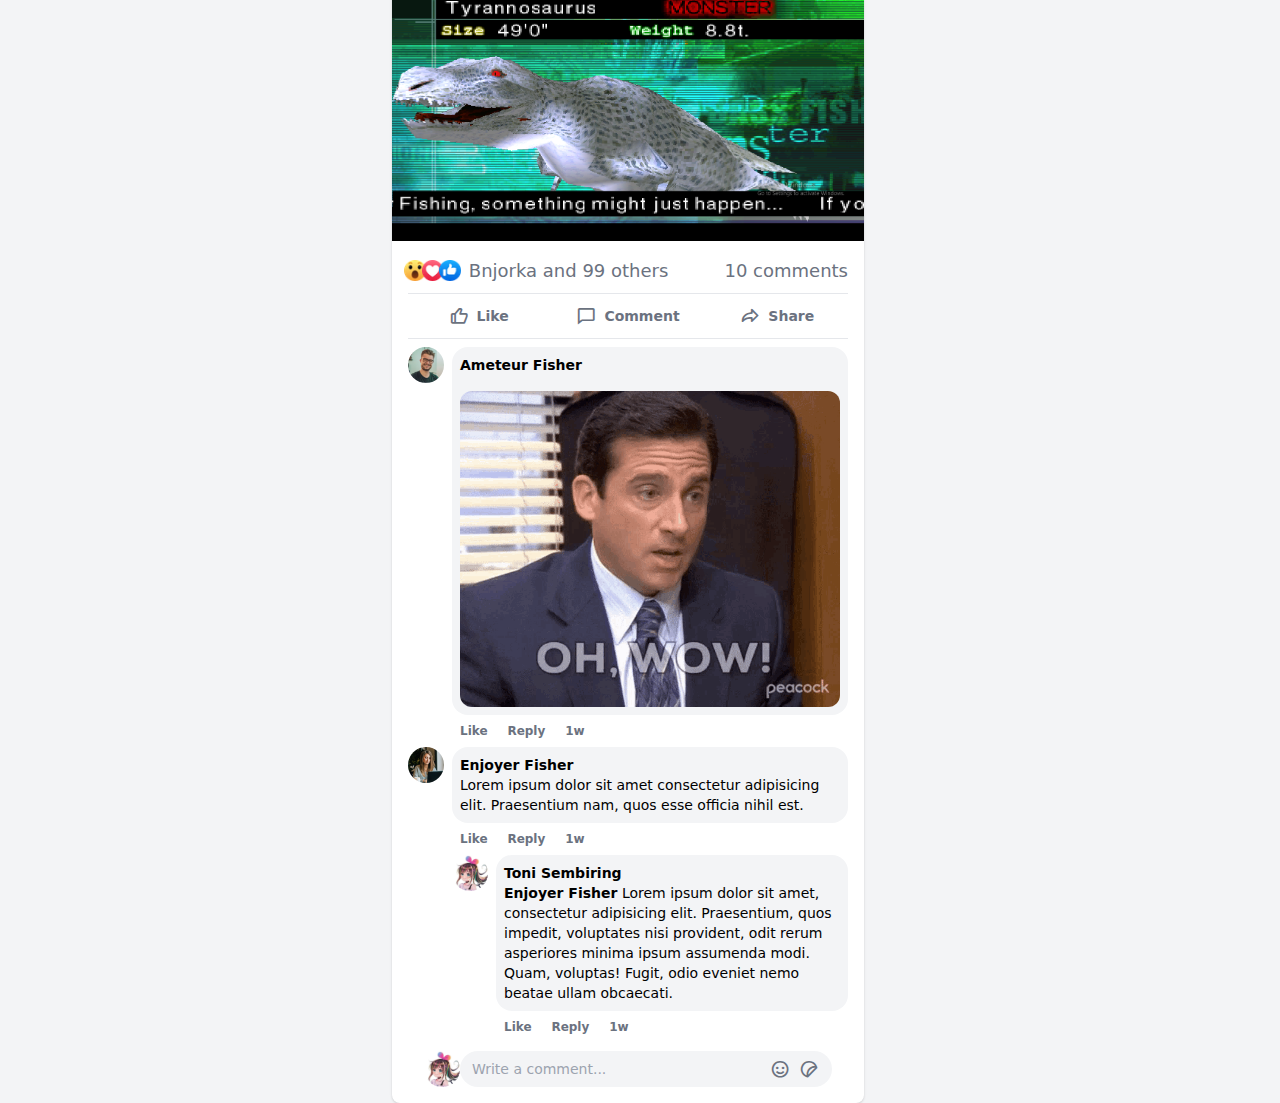
==== commit 244cc11a: "friend.html" ====
--- a/index.html
+++ b/index.html
@@ -53,7 +53,7 @@
         <li class="w-1/5 md:w-max text-center">
           <a href="#" class="w-full text-3xl py-2 px-3 xl:px-12 cursor-pointer text-center inline-block rounded text-gray-600 hover:bg-gray-100 dark:hover:bg-dark-third dark:text-dark-txt relative">
             <i class='bx bx-slideshow'></i>
-            <span class="text-xs absolute top-0 right-1/4 bg-red-500 text-white font-semibold rounded-full px-1 text-center">9+</span>
+            <span class="text-xs absolute top-0 right-1/4 bg-red-500 text-white font-semibold rounded-full px-1 text-center">99+</span>
           </a>
         </li>
         <!-- <li class="w-1/5 md:w-max text-center">
@@ -163,8 +163,28 @@
               <span class="font-semibold">Memories</span>
             </a>
           </li>
-          <li>
-            <a href="#" class="flex items-center space-x-2 p-2 hover:bg-gray-200 rounded-lg transition-all dark:text-dark-txt dark:hover:bg-dark-third">
+          <!-- Hidden List Start -->
+          <li class="hidden">
+            <a href="#" class="flex items-center space-x-2 p-2 hover:bg-gray-200 rounded-lg transition-all dark:text-dark-txt dark:hover:bg-dark-third">
+              <img src="./images/memory.png" alt="Profile picture" class="w-10 h-10 rounded-full"/>
+              <span class="font-semibold">Memories</span>
+            </a>
+          </li>
+          <li class="hidden">
+            <a href="#" class="flex items-center space-x-2 p-2 hover:bg-gray-200 rounded-lg transition-all dark:text-dark-txt dark:hover:bg-dark-third">
+              <img src="./images/memory.png" alt="Profile picture" class="w-10 h-10 rounded-full"/>
+              <span class="font-semibold">Memories</span>
+            </a>
+          </li>
+          <li class="hidden">
+            <a href="#" class="flex items-center space-x-2 p-2 hover:bg-gray-200 rounded-lg transition-all dark:text-dark-txt dark:hover:bg-dark-third">
+              <img src="./images/memory.png" alt="Profile picture" class="w-10 h-10 rounded-full"/>
+              <span class="font-semibold">Memories</span>
+            </a>
+          </li>
+          <!-- Hidden List End -->
+          <li>
+            <a class="flex items-center space-x-2 p-2 hover:bg-gray-200 rounded-lg transition-all dark:text-dark-txt dark:hover:bg-dark-third">
               <span class="w-10 h-10 rounded-full grid place-items-center bg-gray-300 dark:bg-dark-second">
                 <i class='bx bxs-chevron-down'></i>
               </span>
@@ -202,17 +222,17 @@
           <li>
             <a href="#" class="flex items-center space-x-2 p-2 hover:bg-gray-200 rounded-lg transition-all dark:text-dark-txt dark:hover:bg-dark-third"
               ><img src="./images/group-img-4.jpg" alt="Profile picture" class="w-10 h-10 rounded-lg"/>
-              <span class="font-semibold">Lorem ipsum dolor sit amet, consectetur adipisicing elit. Error, quod?</span>
-            </a>
-          </li>
-          <li>
+              <span class="font-semibold">Lorem ipsum dolor sit amet.</span>
+            </a>
+          </li>
+          <!-- <li>
             <a href="#" class="flex items-center space-x-2 p-2 hover:bg-gray-200 rounded-lg transition-all dark:text-dark-txt dark:hover:bg-dark-third">
               <span class="w-10 h-10 rounded-full grid place-items-center bg-gray-300 dark:bg-dark-second">
                 <i class='bx bxs-chevron-down'></i>
               </span>
               <span class="font-semibold">See more</span>
             </a>
-          </li>
+          </li> -->
         </ul>
 
         <div class="mt-auto p-6 text-sm text-gray-500 dark:text-dark-txt">
--- a/css/styles.css
+++ b/css/styles.css
@@ -165,7 +165,6 @@
   border-color: #e5e7eb;
 }
 
-
 hr {
   border-top-width: 1px;
 }
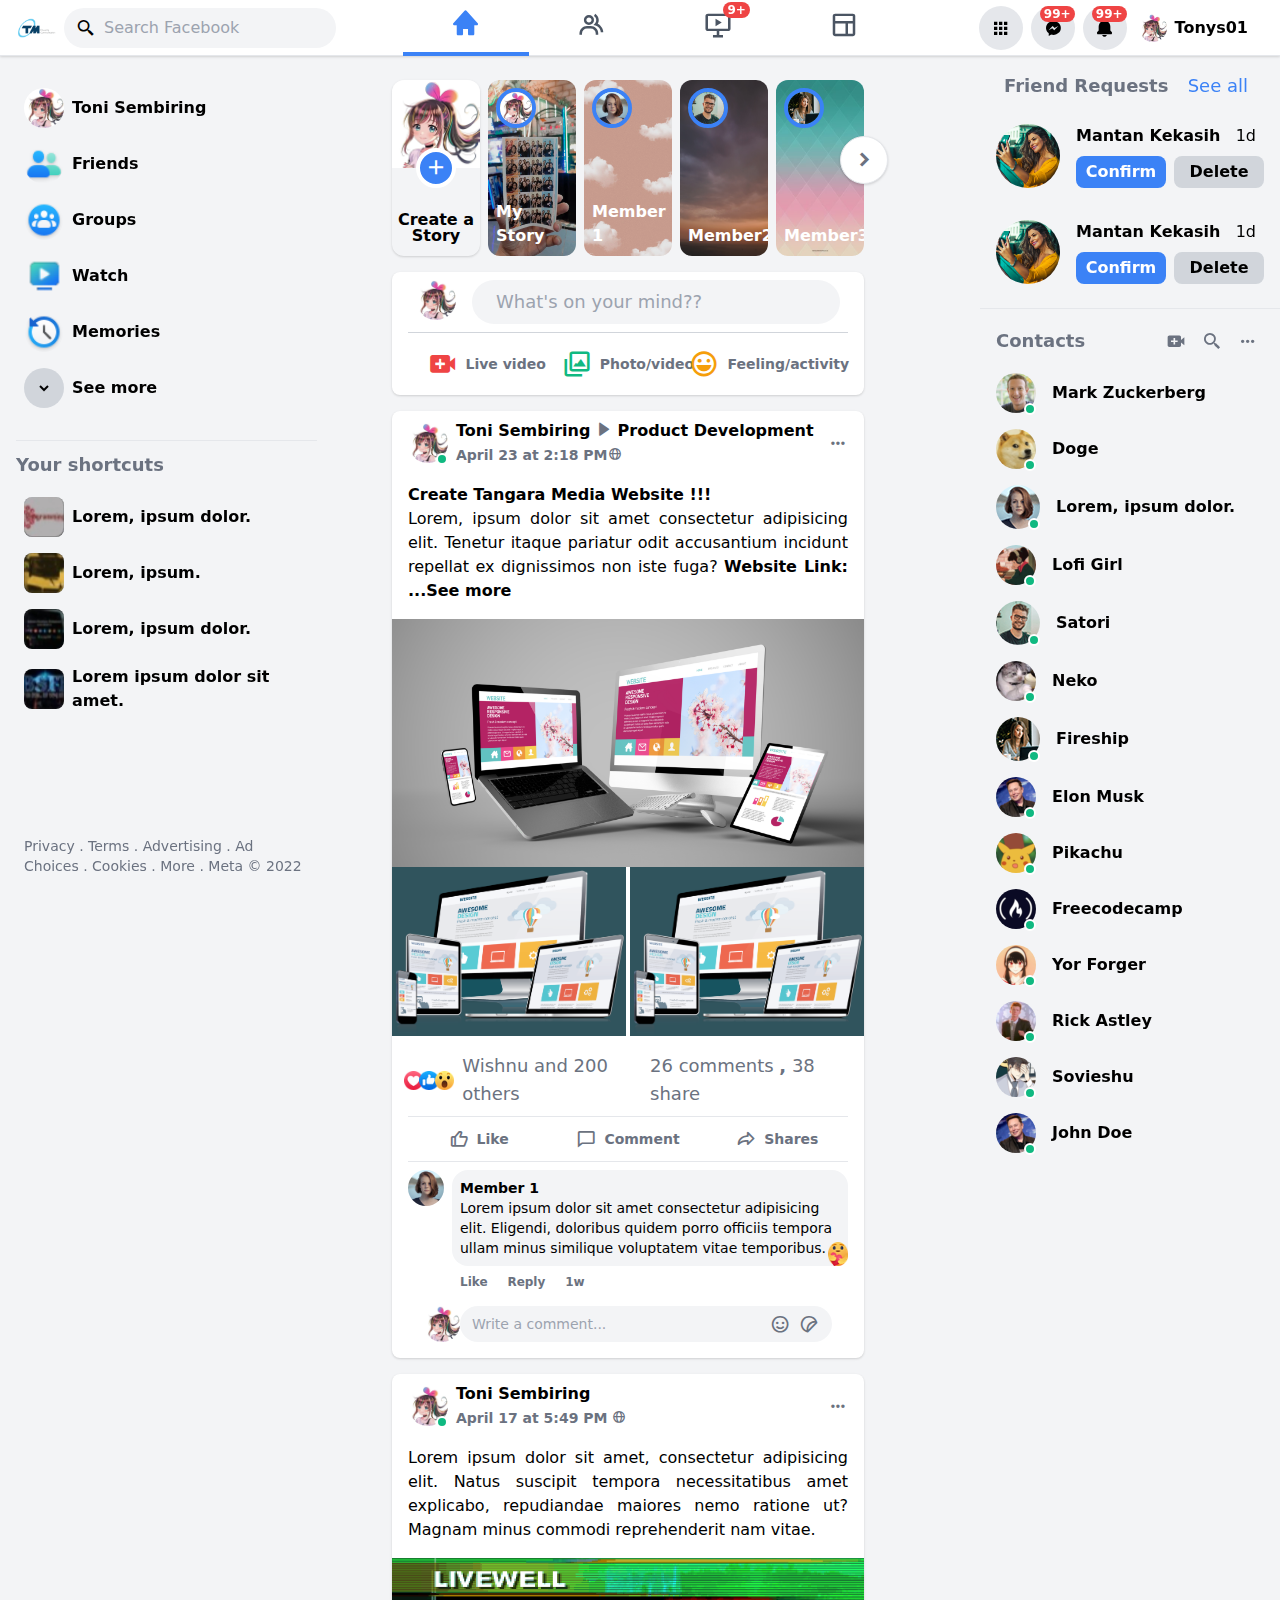
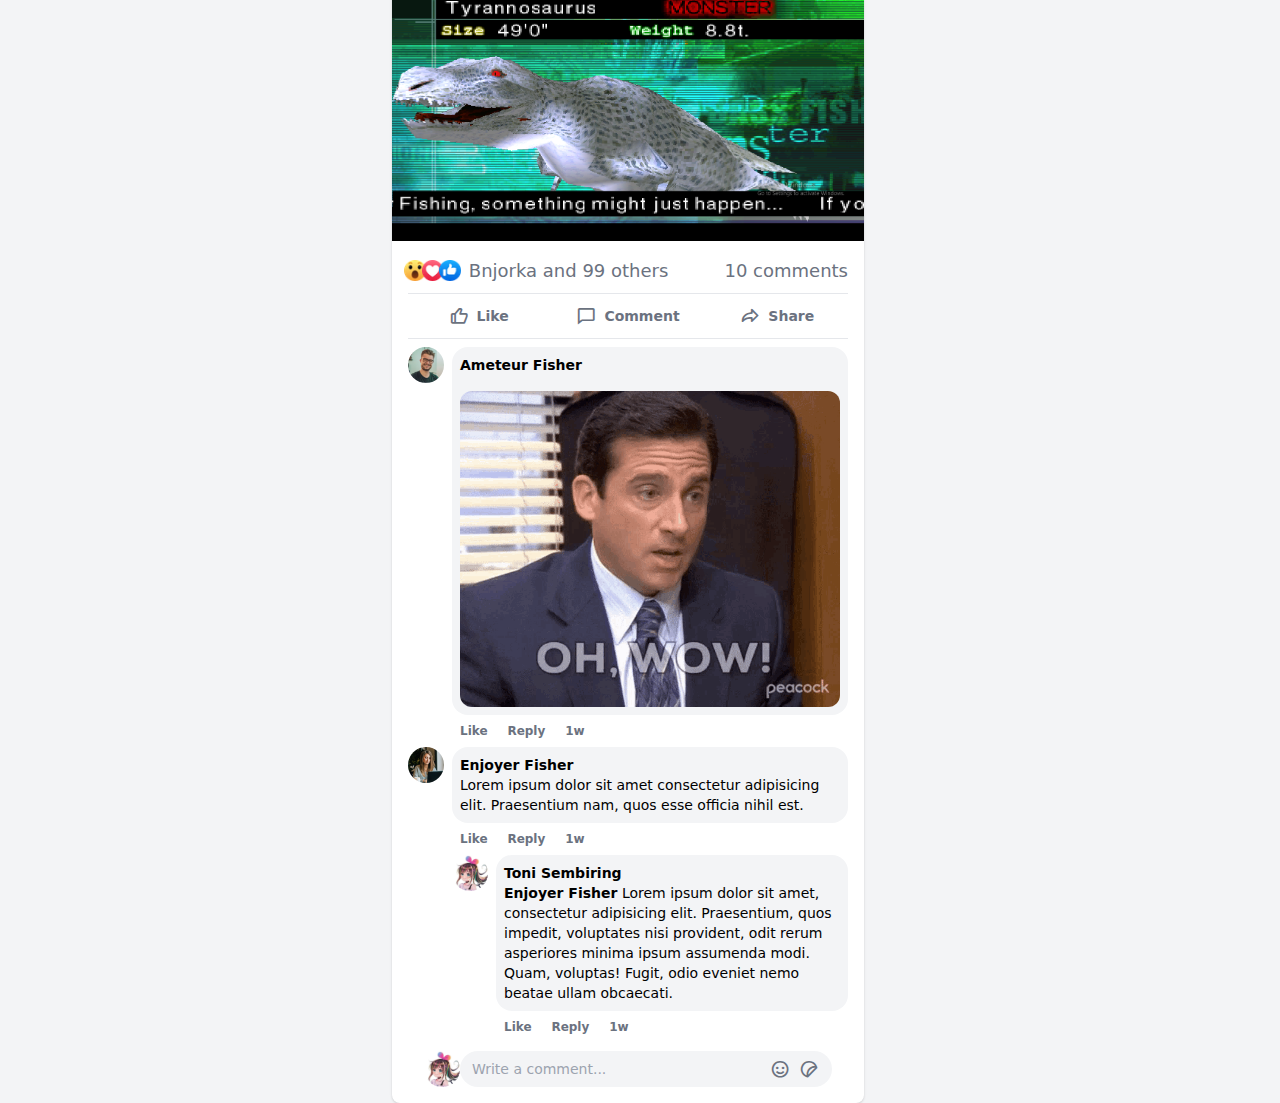
==== commit 5e8b91e5: "melanjutkan pembuatan bagian friends" ====
--- a/index.html
+++ b/index.html
@@ -16,10 +16,10 @@
     <nav class="bg-white dark:bg-dark-second h-max md:h-14 w-full shadow flex flex-col md:flex-row items-center justify-center md:justify-between fixed top-0 z-50 border-b dark:border-dark-third">
       <!-- NAV LEFT -->
       <div class="flex items-center justify-between w-full md:w-max px-4 py-2">
-        <a href="#" class="mr-2 hidden md:inline-block">
+        <a href="index.html" class="mr-2 hidden md:inline-block">
           <img src="./images/logo/tm_logo.png" alt="Tangara logo"class="w-24 sm:w-20 lg:w-10 h-auto"/>
         </a>
-        <a href="#" class="inline-block md:hidden">
+        <a href="index.html" class="inline-block md:hidden">
           <img src="./images/logo/tm_text_logo_2.png" alt="" class="w-32 h-auto" />
         </a>
         <div class="flex items-center justify-between space-x-1">
@@ -49,34 +49,27 @@
             <i class="bx bx-group"></i>
           </a>
         </li>
-
         <li class="w-1/5 md:w-max text-center">
-          <a href="#" class="w-full text-3xl py-2 px-3 xl:px-12 cursor-pointer text-center inline-block rounded text-gray-600 hover:bg-gray-100 dark:hover:bg-dark-third dark:text-dark-txt relative">
+          <a href="watch.html" class="w-full text-3xl py-2 px-3 xl:px-12 cursor-pointer text-center inline-block rounded text-gray-600 hover:bg-gray-100 dark:hover:bg-dark-third dark:text-dark-txt relative">
             <i class='bx bx-slideshow'></i>
-            <span class="text-xs absolute top-0 right-1/4 bg-red-500 text-white font-semibold rounded-full px-1 text-center">99+</span>
+            <span class="text-xs absolute top-0 right-1/4 bg-red-500 text-white font-semibold rounded-full px-1 text-center">9+</span>
           </a>
         </li>
-        <!-- <li class="w-1/5 md:w-max text-center">
-          <a href="#" class="w-full text-3xl py-2 px-3 xl:px-12 cursor-pointer text-center inline-block rounded text-gray-600 hover:bg-gray-100 dark:hover:bg-dark-third dark:text-dark-txt relative">
-            <i class="bx bx-store"></i>
-          </a>
-        </li> -->
-
         <li class="w-1/5 md:w-max text-center hidden md:inline-block">
-          <a href="#" class="w-full text-3xl py-2 px-3 xl:px-12 cursor-pointer text-center inline-block rounded text-gray-600 hover:bg-gray-100 dark:hover:bg-dark-third dark:text-dark-txt relative">
+          <a href="news.html" class="w-full text-3xl py-2 px-3 xl:px-12 cursor-pointer text-center inline-block rounded text-gray-600 hover:bg-gray-100 dark:hover:bg-dark-third dark:text-dark-txt relative">
             <i class="bx bx-layout"></i>
           </a>
         </li>
 
         <li class="w-1/5 md:w-max text-center inline-block md:hidden">
-          <a href="#" class="w-full text-3xl py-2 px-3 xl:px-12 cursor-pointer text-center inline-block rounded text-gray-600 hover:bg-gray-100 dark:hover:bg-dark-third dark:text-dark-txt relative">
+          <a href="notif.html" class="w-full text-3xl py-2 px-3 xl:px-12 cursor-pointer text-center inline-block rounded text-gray-600 hover:bg-gray-100 dark:hover:bg-dark-third dark:text-dark-txt relative">
             <i class="bx bx-bell"></i>
             <span class="text-xs absolute top-0 right-1/4 bg-red-500 text-white font-semibold rounded-full px-1 text-center">9+</span>
           </a>
         </li>
 
         <li class="w-1/5 md:w-max text-center inline-block xl:hidden">
-          <a href="#" class="w-full text-3xl py-2 px-3 xl:px-12 cursor-pointer text-center inline-block rounded text-gray-600 hover:bg-gray-100 dark:hover:bg-dark-third dark:text-dark-txt relative">
+          <a href="menu.html" class="w-full text-3xl py-2 px-3 xl:px-12 cursor-pointer text-center inline-block rounded text-gray-600 hover:bg-gray-100 dark:hover:bg-dark-third dark:text-dark-txt relative">
             <i class="bx bx-menu"></i>
           </a>
         </li>
@@ -104,22 +97,11 @@
           </div>
         </li>
         <li class="h-full hidden xl:flex">
-          <a href="#" class="inline-flex items-center justify-center p-1 rounded-full hover:bg-gray-200 dark:hover:bg-dark-third mx-1">
+          <a href="profile.html" class="inline-flex items-center justify-center p-1 rounded-full hover:bg-gray-200 dark:hover:bg-dark-third mx-1">
             <img src="./images/rrg.jpg" alt="Profile picture" class="rounded-full h-7 w-7"/>
             <span class="mx-2 font-semibold dark:text-dark-txt">Tonys01</span>
           </a>
         </li>
-
-        <!-- 
-          Dark Mode
-          <li>
-          <div
-            class="text-xl grid place-items-center bg-gray-200 dark:bg-dark-third dark:hover:bg-dark-fourth dark:text-dark-txt rounded-full mx-1 p-3 cursor-pointer hover:bg-gray-300 relative"
-            id="dark-mode-toggle"
-          >
-            <i class="bx bxs-moon"></i>
-          </div>
-        </li> -->
       </ul>
     </nav>
     <!-- Navbar End -->
@@ -130,7 +112,7 @@
       <div class="w-1/5 pt-16 h-full hidden xl:flex flex-col fixed top-0 left-0" id="left-content">
         <ul class="p-4">
           <li>
-            <a href="#" class="flex items-center space-x-2 p-2 hover:bg-gray-200 rounded-lg transition-all dark:text-dark-txt dark:hover:bg-dark-third">
+            <a href="profile.html" class="flex items-center space-x-2 p-2 hover:bg-gray-200 rounded-lg transition-all dark:text-dark-txt dark:hover:bg-dark-third">
               <img src="./images/rrg.jpg" alt="Profile picture" class="w-10 h-10 rounded-full"/>
               <span class="font-semibold">Toni Sembiring</span>
             </a>
@@ -144,16 +126,16 @@
           <li>
             <a href="groups.html" class="flex items-center space-x-2 p-2 hover:bg-gray-200 rounded-lg transition-all dark:text-dark-txt dark:hover:bg-dark-third">
               <img src="./images/group.png" alt="Group Icon" class="w-10 h-10 rounded-full"/>
-              <span class="font-semibold">Communities</span>
+              <span class="font-semibold">Groups</span>
             </a>
           </li>
           <li>
-            <a href="#" class="flex items-center space-x-2 p-2 hover:bg-gray-200 rounded-lg transition-all dark:text-dark-txt dark:hover:bg-dark-third">
+            <a href="watch.html" class="flex items-center space-x-2 p-2 hover:bg-gray-200 rounded-lg transition-all dark:text-dark-txt dark:hover:bg-dark-third">
               <img src="./images/watch.png" alt="Profile picture" class="w-10 h-10 rounded-full"/>
-              <div class="font-semibold">Watch <br> 
-                <span class="font-semibold text-sm text-blue-500 justify-between relative">
-                  ● 9 new videos
-                </span>
+              <div class="font-semibold">Watch 
+                <!--  <br> <span class="font-semibold text-sm text-blue-500 justify-between relative">
+                  ● 9+ new videos
+                </span> -->
               </div> 
             </a>
           </li>
@@ -183,7 +165,7 @@
             </a>
           </li>
           <!-- Hidden List End -->
-          <li>
+          <li class="cursor-pointer" onclick="">
             <a class="flex items-center space-x-2 p-2 hover:bg-gray-200 rounded-lg transition-all dark:text-dark-txt dark:hover:bg-dark-third">
               <span class="w-10 h-10 rounded-full grid place-items-center bg-gray-300 dark:bg-dark-second">
                 <i class='bx bxs-chevron-down'></i>
@@ -657,6 +639,25 @@
               </div>
             </a>
           </div>
+          <div class="p-2">
+            <a href="#" class="flex items-center space-x-4 p-2 hover:bg-gray-200 dark:hover:bg-dark-third rounded-lg transition-all">
+              <img src="./images/photos/User/member-8.png" alt="Profile picture" class="w-16 h-16 rounded-full">
+              <div class="flex-1 h-full">
+                <div class="dark:text-dark-txt">
+                  <span class="font-semibold">Mantan Kekasih</span>
+                  <span class="float-right px-2">1d</span>
+                </div>
+                <div class="flex space-x-2 mt-2">
+                  <div class="w-1/2 bg-blue-500 cursor-pointer py-1 text-center font-semibold text-white rounded-lg">
+                    Confirm
+                  </div>
+                  <div class="w-1/2 bg-gray-300 cursor-pointer py-1 text-center font-semibold text-black dark:text-dark-txt dark:bg-dark-fourth rounded-lg"> 
+                    Delete
+                  </div>
+                </div>
+              </div>
+            </a>
+          </div>
           <!-- Friend Request End -->
 
           <!-- line Divided Start -->
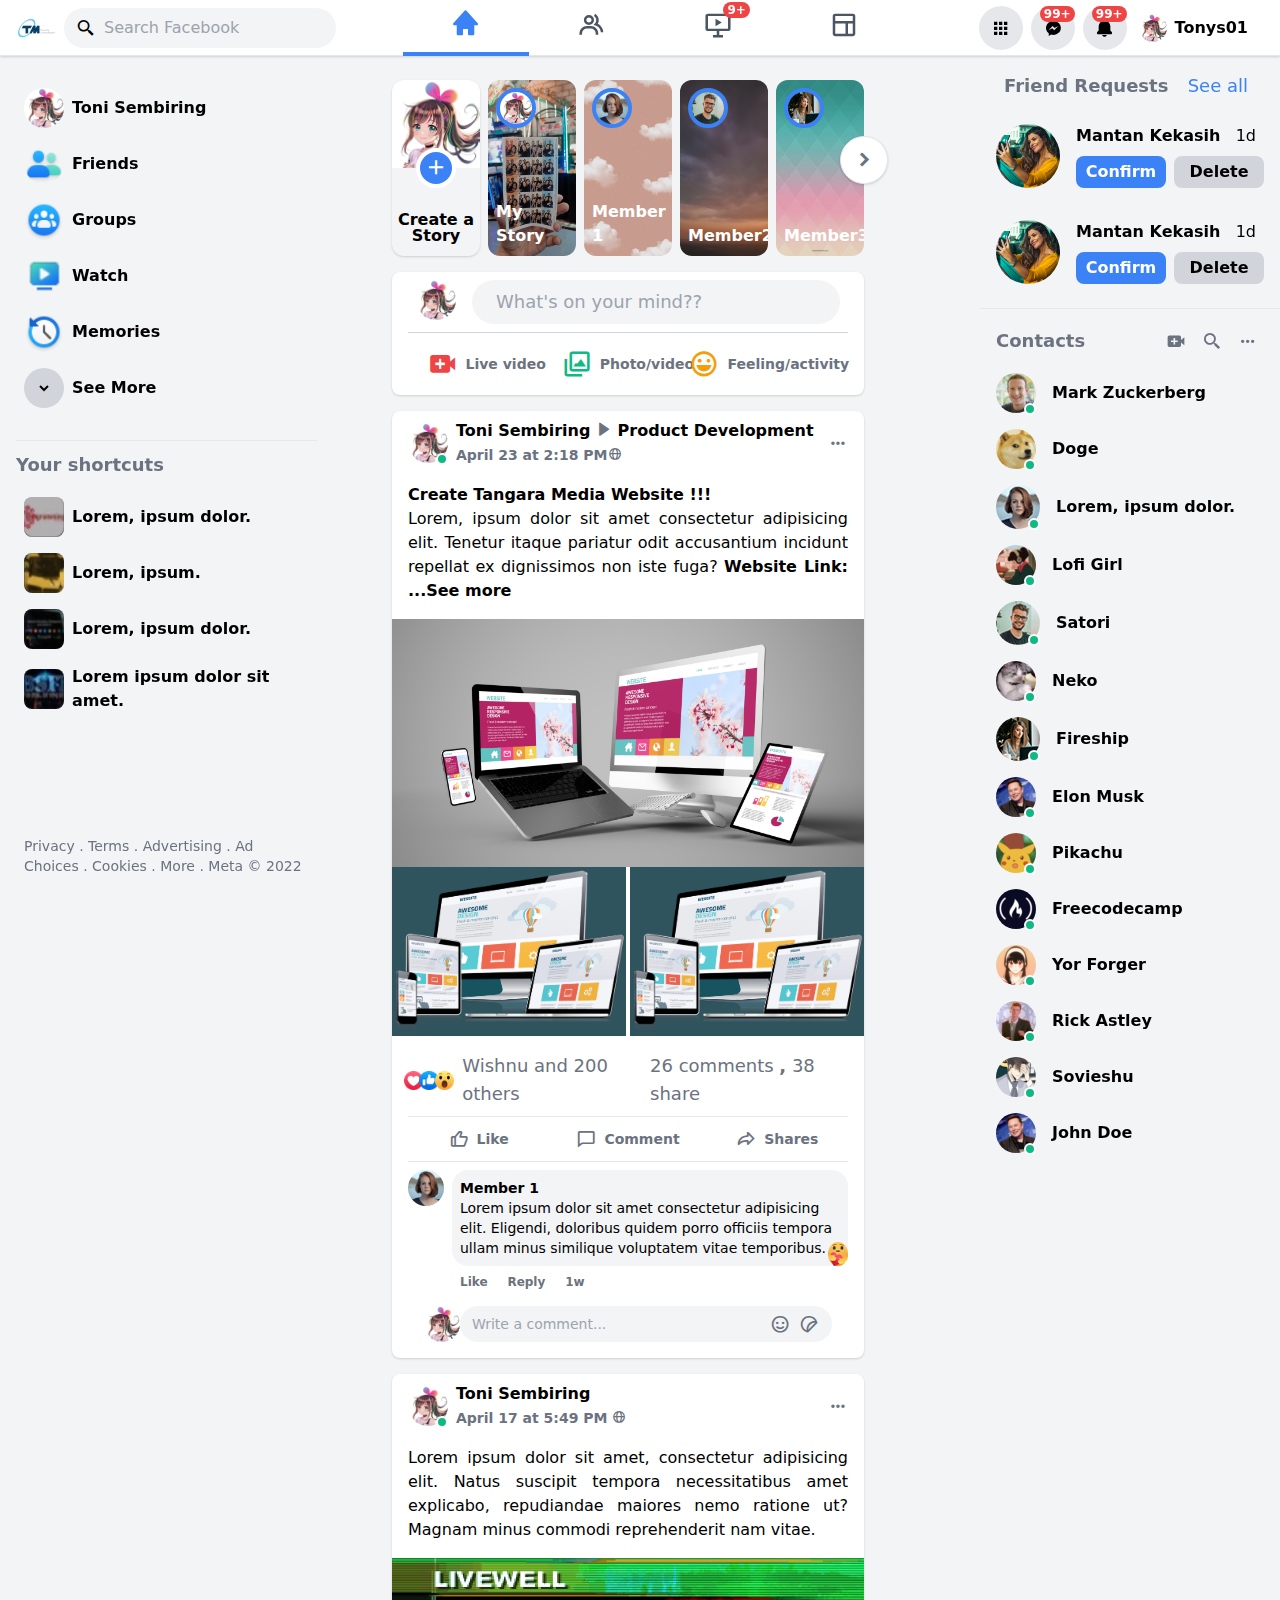
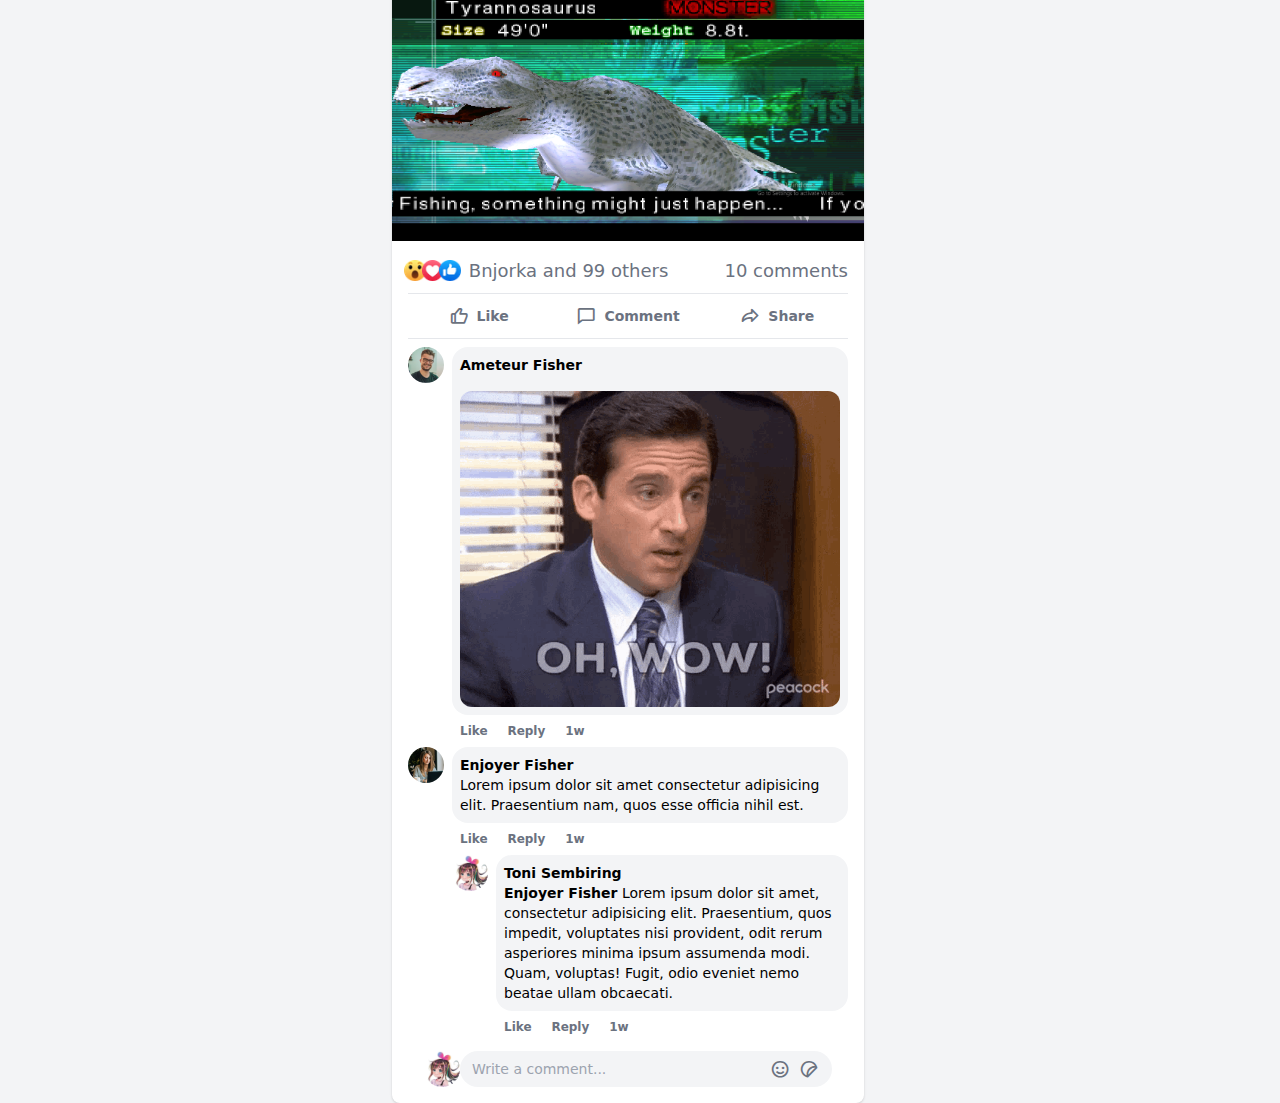
==== commit b39be103: "pengerjaan halaman watch.html ver desktop" ====
--- a/index.html
+++ b/index.html
@@ -146,31 +146,33 @@
             </a>
           </li>
           <!-- Hidden List Start -->
-          <li class="hidden">
-            <a href="#" class="flex items-center space-x-2 p-2 hover:bg-gray-200 rounded-lg transition-all dark:text-dark-txt dark:hover:bg-dark-third">
-              <img src="./images/memory.png" alt="Profile picture" class="w-10 h-10 rounded-full"/>
-              <span class="font-semibold">Memories</span>
-            </a>
-          </li>
-          <li class="hidden">
-            <a href="#" class="flex items-center space-x-2 p-2 hover:bg-gray-200 rounded-lg transition-all dark:text-dark-txt dark:hover:bg-dark-third">
-              <img src="./images/memory.png" alt="Profile picture" class="w-10 h-10 rounded-full"/>
-              <span class="font-semibold">Memories</span>
-            </a>
-          </li>
-          <li class="hidden">
-            <a href="#" class="flex items-center space-x-2 p-2 hover:bg-gray-200 rounded-lg transition-all dark:text-dark-txt dark:hover:bg-dark-third">
-              <img src="./images/memory.png" alt="Profile picture" class="w-10 h-10 rounded-full"/>
-              <span class="font-semibold">Memories</span>
-            </a>
-          </li>
+          <div class="hidden" id="hidden-list">
+            <li>
+              <a href="#" class="flex items-center space-x-2 p-2 hover:bg-gray-200 rounded-lg transition-all dark:text-dark-txt dark:hover:bg-dark-third">
+                <img src="./images/memory.png" alt="Profile picture" class="w-10 h-10 rounded-full"/>
+                <span class="font-semibold">Memories</span>
+              </a>
+            </li>
+            <li>
+              <a href="#" class="flex items-center space-x-2 p-2 hover:bg-gray-200 rounded-lg transition-all dark:text-dark-txt dark:hover:bg-dark-third">
+                <img src="./images/memory.png" alt="Profile picture" class="w-10 h-10 rounded-full"/>
+                <span class="font-semibold">Memories</span>
+              </a>
+            </li>
+            <li>
+              <a href="#" class="flex items-center space-x-2 p-2 hover:bg-gray-200 rounded-lg transition-all dark:text-dark-txt dark:hover:bg-dark-third">
+                <img src="./images/memory.png" alt="Profile picture" class="w-10 h-10 rounded-full"/>
+                <span class="font-semibold">Memories</span>
+              </a>
+            </li>
+          </div>
           <!-- Hidden List End -->
-          <li class="cursor-pointer" onclick="">
+          <li class="cursor-pointer" onclick="showMore()">
             <a class="flex items-center space-x-2 p-2 hover:bg-gray-200 rounded-lg transition-all dark:text-dark-txt dark:hover:bg-dark-third">
               <span class="w-10 h-10 rounded-full grid place-items-center bg-gray-300 dark:bg-dark-second">
                 <i class='bx bxs-chevron-down'></i>
               </span>
-              <span class="font-semibold">See more</span>
+              <span class="font-semibold" id="see-more-less">See More</span>
             </a>
           </li>
           <li class="border-b border-gray-200 dark:border-dark-third mt-6"></li>
@@ -869,6 +871,7 @@
 
     <!-- Javascript -->
     <script src="./js/app.js"></script>
+    <script src="./js/show.js"></script>
   </body>
 </html>
  --- a/css/styles.css
+++ b/css/styles.css
@@ -274,6 +274,7 @@
   margin-left: calc(1rem * calc(1 - var(--tw-space-x-reverse)));
 }
 
+/* Background Color Start */
 .bg-transparent {
   background-color: transparent;
 }
@@ -321,7 +322,9 @@
   --tw-bg-opacity: 1;
   background-color: rgba(59, 130, 246, var(--tw-bg-opacity));
 }
-
+/* Background Color End */
+
+/* Hover Background Start */
 .hover\:bg-gray-100:hover {
   --tw-bg-opacity: 1;
   background-color: rgba(243, 244, 246, var(--tw-bg-opacity));
@@ -336,12 +339,17 @@
   --tw-bg-opacity: 1;
   background-color: rgba(209, 213, 219, var(--tw-bg-opacity));
 }
-
+/* Hover Background End */
+
+/* Hover Link Start */
 .hover\:underline:hover {
   text-decoration: underline;
   cursor: pointer;
 }
-
+/* Hover Link End */
+
+
+/* Dark Mode Start*/
 .dark .dark\:bg-dark-main {
   --tw-bg-opacity: 1;
   background-color: rgba(24, 25, 26, var(--tw-bg-opacity));
@@ -380,11 +388,15 @@
   --tw-bg-opacity: 1;
   background-color: rgba(78, 79, 80, var(--tw-bg-opacity));
 }
-
+/* Dark Mode End */
+
+/* Opacity Start*/
 .bg-opacity-10 {
   --tw-bg-opacity: 0.1;
 }
-
+/* Opacity End */
+
+/* Border Color Start*/
 .border-white {
   --tw-border-opacity: 1;
   border-color: rgba(255, 255, 255, var(--tw-border-opacity));
@@ -409,7 +421,9 @@
   --tw-border-opacity: 1;
   border-color: rgba(59, 130, 246, var(--tw-border-opacity));
 }
-
+/* Border Color End*/
+
+/* Border Dark Mode Start */
 .dark .dark\:border-blue-700 {
   --tw-border-opacity: 1;
   border-color: rgba(29, 78, 216, var(--tw-border-opacity));
@@ -424,7 +438,9 @@
   --tw-border-opacity: 1;
   border-color: rgba(58, 59, 60, var(--tw-border-opacity));
 }
-
+/* Border Dark Mode End */
+
+/* Border Radius Start */
 .rounded {
   border-radius: 0.25rem;
 }
@@ -448,7 +464,9 @@
 .rounded-full {
   border-radius: 9999px;
 }
-
+/* Border Radius End */
+
+/* Border Width Start */
 .border-2 {
   border-width: 2px;
 }
@@ -484,11 +502,15 @@
 .border-r {
   border-right-width: 1px;
 }
-
+/* Border Width End */
+
+/* Cursor Start*/
 .cursor-pointer {
   cursor: pointer;
 }
-
+/* Cursor End */
+
+/* Display Start */
 .block {
   display: block;
 }
@@ -520,7 +542,9 @@
 .group:hover .group-hover\:inline-block {
   display: inline-block;
 }
-
+/* Display End */
+
+/* Flex Direction Start*/
 .flex-row-reverse {
   flex-direction: row-reverse;
 }
@@ -528,6 +552,7 @@
 .flex-col {
   flex-direction: column;
 }
+/* Flex Direction End */
 
 .place-items-center {
   place-items: center;
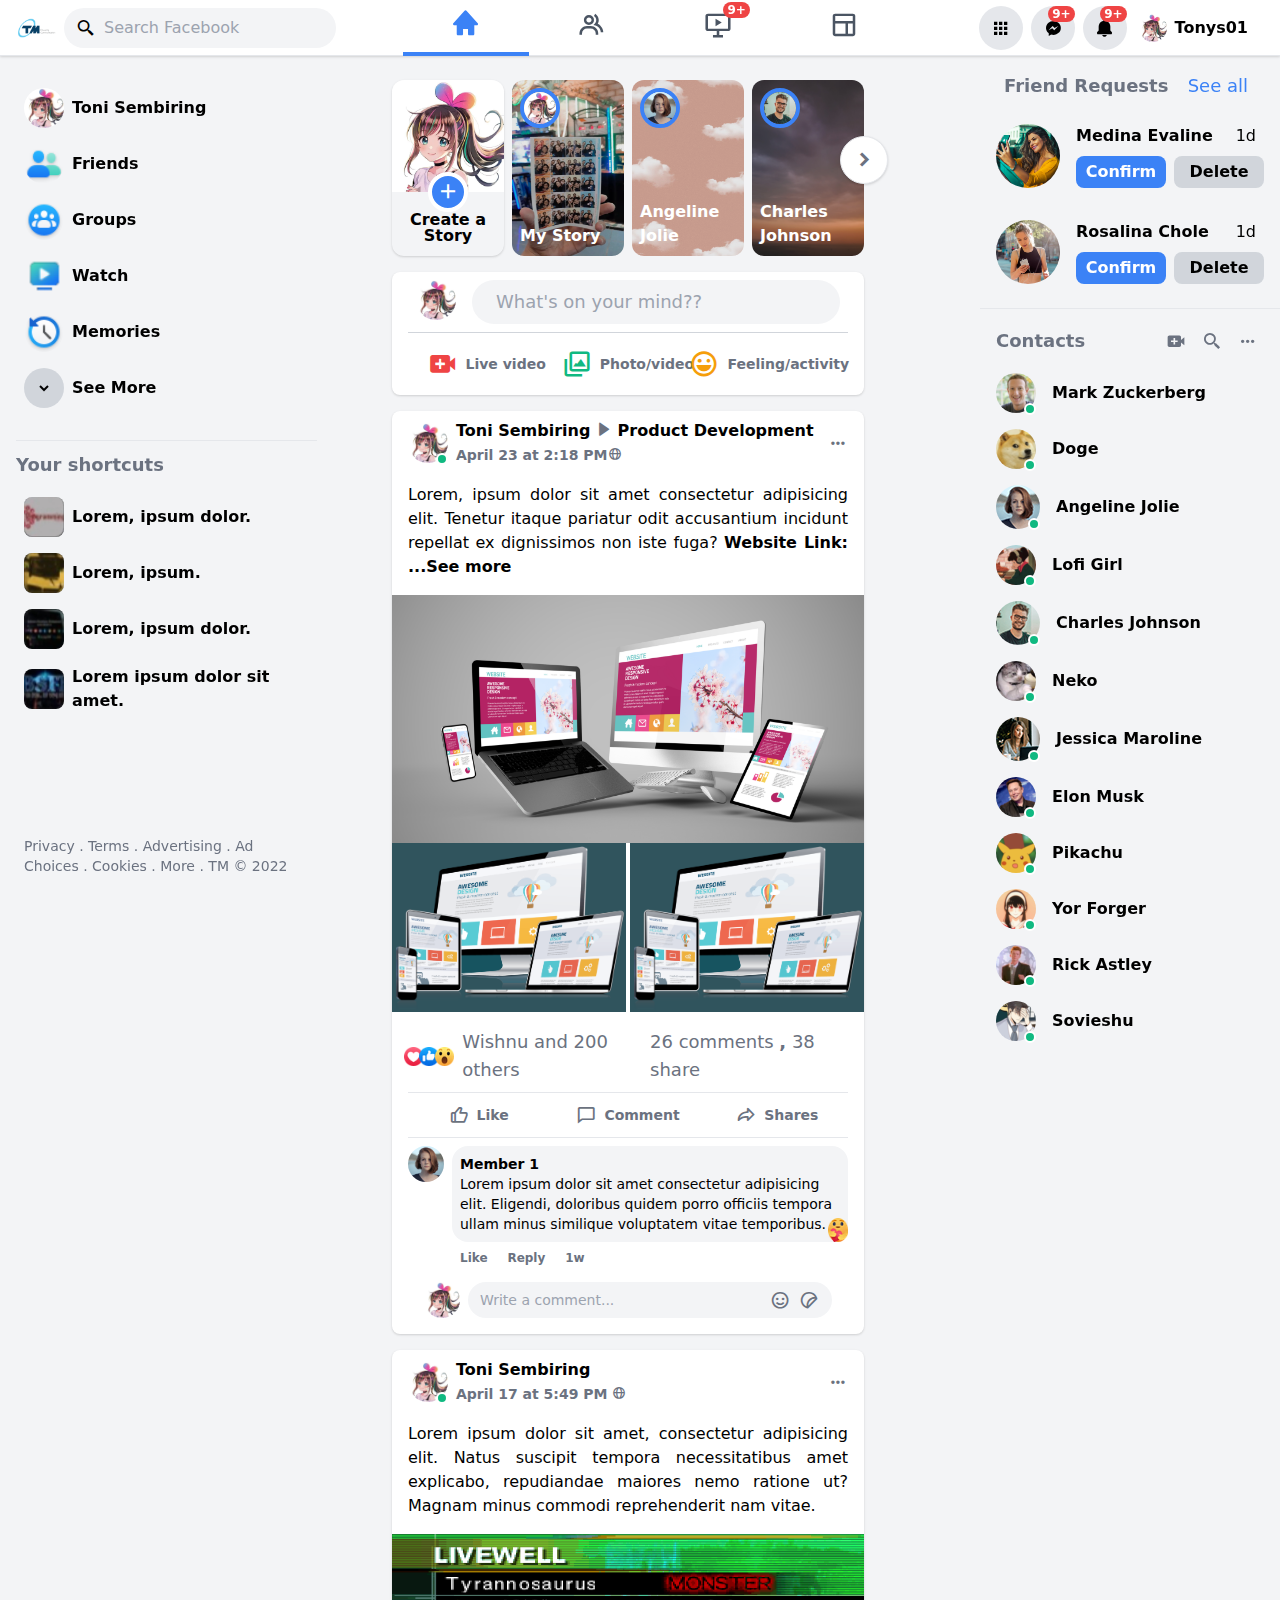
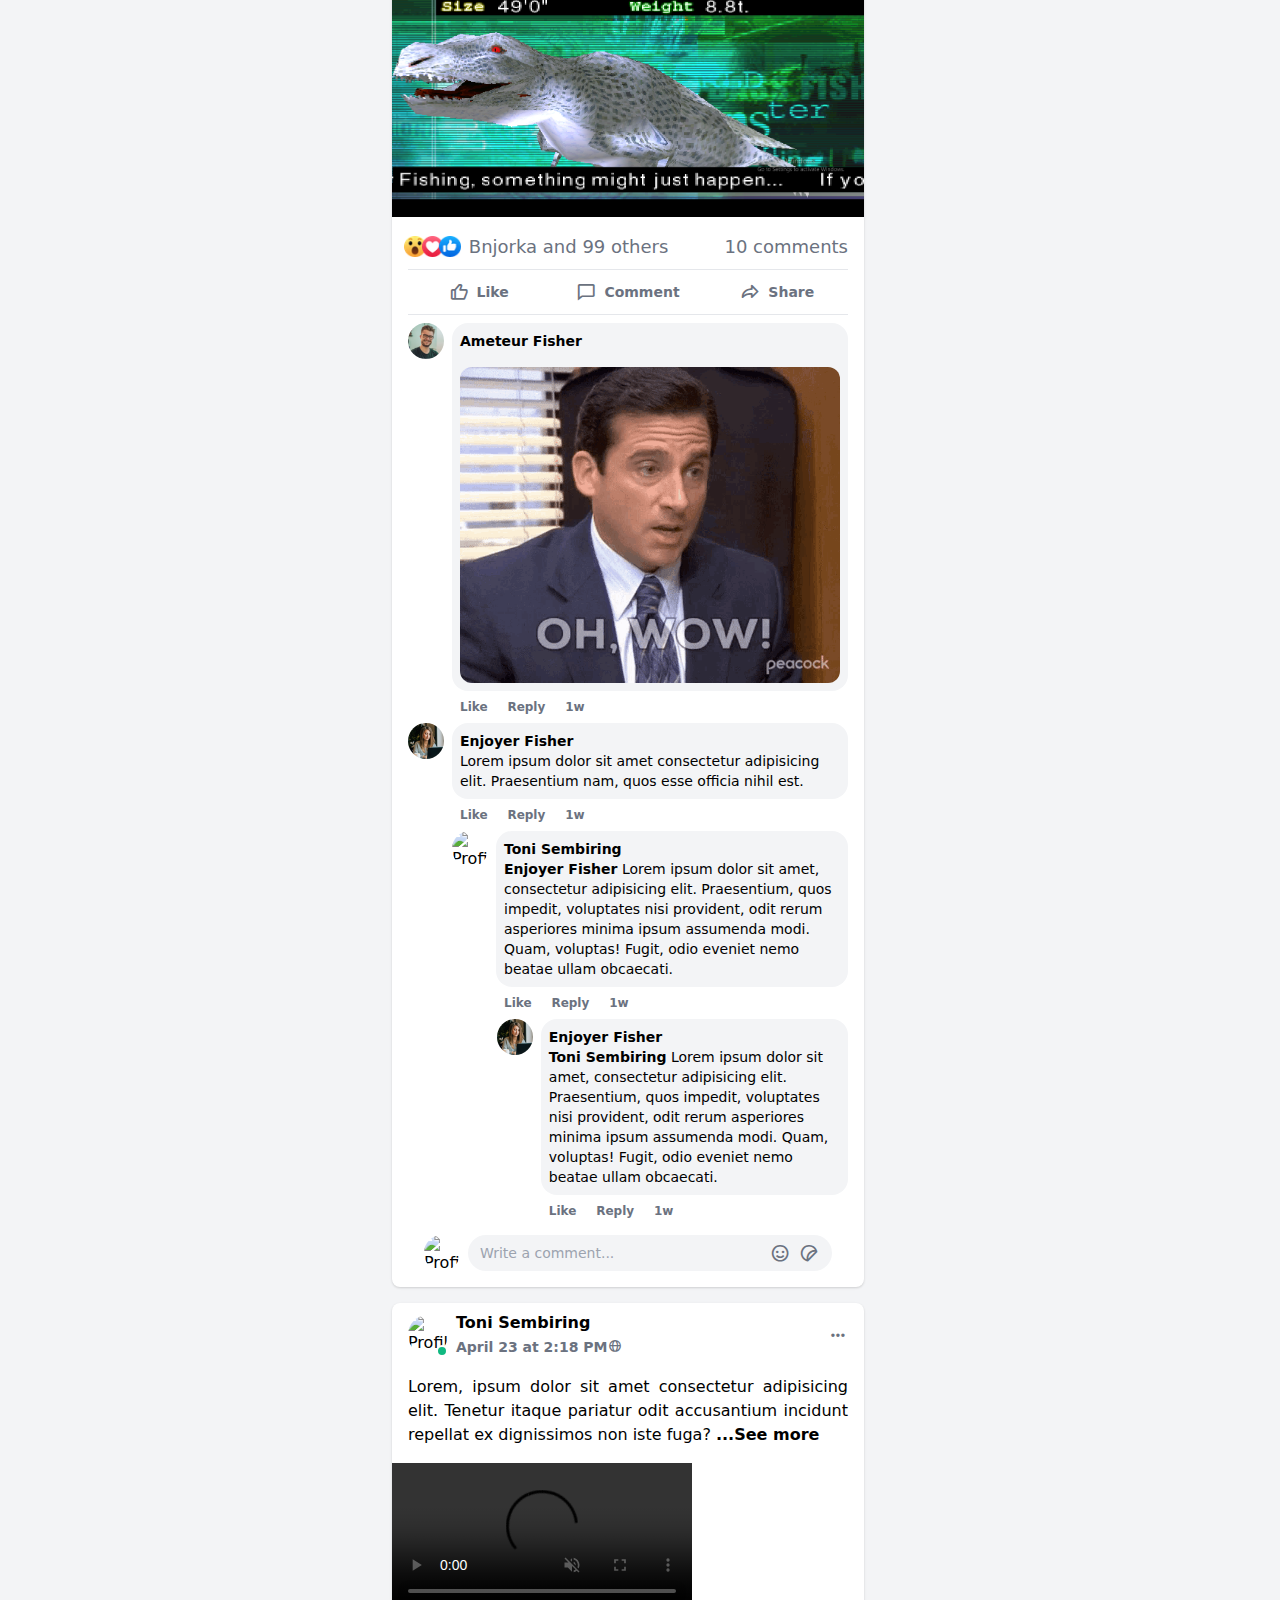
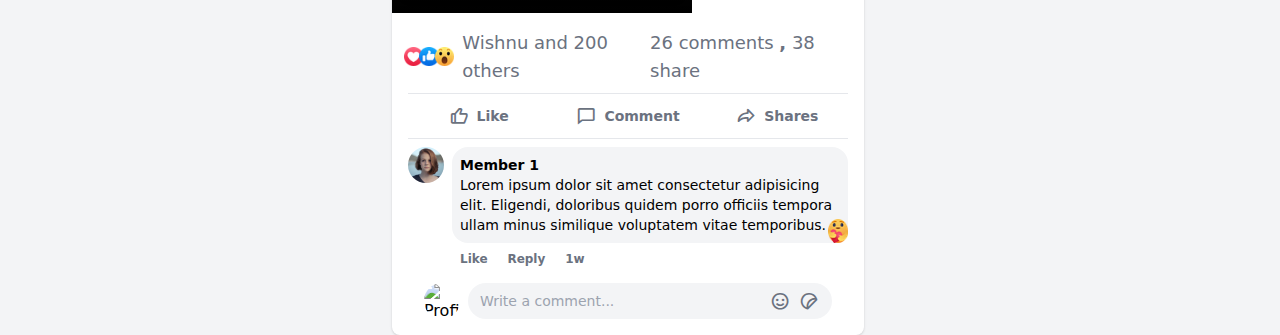
==== commit 824e282c: "perbaikan dan manajemen file" ====
--- a/index.html
+++ b/index.html
@@ -5,7 +5,7 @@
     <meta name="viewport" content="width=device-width, initial-scale=1.0" />
     <title>Tangara Media</title>
 
-    <link rel="shortcut icon" href="./images/logo/tm_logo.png" type="image/png" />
+    <link rel="shortcut icon" href="./images/logo/tm/tm_logo.png" type="image/png" />
     <link href='https://unpkg.com/boxicons@2.1.2/css/boxicons.min.css' rel='stylesheet'>
     <link rel="stylesheet" href="./css/styles.css" />
     <link rel="stylesheet" href="./css/custom.css" />
@@ -17,10 +17,10 @@
       <!-- NAV LEFT -->
       <div class="flex items-center justify-between w-full md:w-max px-4 py-2">
         <a href="index.html" class="mr-2 hidden md:inline-block">
-          <img src="./images/logo/tm_logo.png" alt="Tangara logo"class="w-24 sm:w-20 lg:w-10 h-auto"/>
+          <img src="./images/logo/tm/tm_logo.png" alt="Tangara logo"class="w-24 sm:w-20 lg:w-10 h-auto"/>
         </a>
         <a href="index.html" class="inline-block md:hidden">
-          <img src="./images/logo/tm_text_logo_2.png" alt="" class="w-32 h-auto" />
+          <img src="./images/logo/tm/tm_text_logo.png" alt="" class="w-32 h-auto" />
         </a>
         <div class="flex items-center justify-between space-x-1">
           <div class="relative bg-gray-100 dark:bg-dark-third px-2 py-2 w-10 h-10 sm:w-11 sm:h-11 lg:h-10 lg:w-10 xl:w-max xl:pl-3 xl:pr-8 rounded-full flex items-center justify-center cursor-pointer">
@@ -86,19 +86,19 @@
         <li>
           <div class="text-xl grid place-items-center bg-gray-200 dark:bg-dark-third dark:hover:bg-dark-fourth dark:text-dark-txt rounded-full mx-1 p-3 cursor-pointer hover:bg-gray-300 relative">
             <i class="bx bxl-messenger"></i>
-            <span class="text-xs absolute top-0 right-0 bg-red-500 text-white font-semibold rounded-full px-1 text-center">99+</span>
+            <span class="text-xs absolute top-0 right-0 bg-red-500 text-white font-semibold rounded-full px-1 text-center">9+</span>
           </div>
         </li>
 
         <li>
           <div class="text-xl grid place-items-center bg-gray-200 dark:bg-dark-third dark:hover:bg-dark-fourth dark:text-dark-txt rounded-full mx-1 p-3 cursor-pointer hover:bg-gray-300 relative">
             <i class="bx bxs-bell"></i>
-            <span class="text-xs absolute top-0 right-0 bg-red-500 text-white font-semibold rounded-full px-1 text-center">99+</span>
+            <span class="text-xs absolute top-0 right-0 bg-red-500 text-white font-semibold rounded-full px-1 text-center">9+</span>
           </div>
         </li>
         <li class="h-full hidden xl:flex">
           <a href="profile.html" class="inline-flex items-center justify-center p-1 rounded-full hover:bg-gray-200 dark:hover:bg-dark-third mx-1">
-            <img src="./images/rrg.jpg" alt="Profile picture" class="rounded-full h-7 w-7"/>
+            <img src="./images/photos/User/rrg.jpg" alt="Profile picture" class="rounded-full h-7 w-7"/>
             <span class="mx-2 font-semibold dark:text-dark-txt">Tonys01</span>
           </a>
         </li>
@@ -113,25 +113,25 @@
         <ul class="p-4">
           <li>
             <a href="profile.html" class="flex items-center space-x-2 p-2 hover:bg-gray-200 rounded-lg transition-all dark:text-dark-txt dark:hover:bg-dark-third">
-              <img src="./images/rrg.jpg" alt="Profile picture" class="w-10 h-10 rounded-full"/>
+              <img src="./images/photos/User/rrg.jpg" alt="Profile picture" class="w-10 h-10 rounded-full"/>
               <span class="font-semibold">Toni Sembiring</span>
             </a>
           </li>
           <li>
             <a href="friends.html" class="flex items-center space-x-2 p-2 hover:bg-gray-200 rounded-lg transition-all dark:text-dark-txt dark:hover:bg-dark-third">
-              <img src="./images/friends.png" alt="Friend Icon" class="w-10 h-10 rounded-full"/>
+              <img src="./images/icon/friends.png" alt="Friend Icon" class="w-10 h-10 rounded-full"/>
               <span class="font-semibold">Friends</span>
             </a>
           </li>
           <li>
             <a href="groups.html" class="flex items-center space-x-2 p-2 hover:bg-gray-200 rounded-lg transition-all dark:text-dark-txt dark:hover:bg-dark-third">
-              <img src="./images/group.png" alt="Group Icon" class="w-10 h-10 rounded-full"/>
+              <img src="./images/icon/group.png" alt="Group Icon" class="w-10 h-10 rounded-full"/>
               <span class="font-semibold">Groups</span>
             </a>
           </li>
           <li>
             <a href="watch.html" class="flex items-center space-x-2 p-2 hover:bg-gray-200 rounded-lg transition-all dark:text-dark-txt dark:hover:bg-dark-third">
-              <img src="./images/watch.png" alt="Profile picture" class="w-10 h-10 rounded-full"/>
+              <img src="./images/icon/watch.png" alt="Profile picture" class="w-10 h-10 rounded-full"/>
               <div class="font-semibold">Watch 
                 <!--  <br> <span class="font-semibold text-sm text-blue-500 justify-between relative">
                   ● 9+ new videos
@@ -141,7 +141,7 @@
           </li>
           <li>
             <a href="#" class="flex items-center space-x-2 p-2 hover:bg-gray-200 rounded-lg transition-all dark:text-dark-txt dark:hover:bg-dark-third">
-              <img src="./images/memory.png" alt="Profile picture" class="w-10 h-10 rounded-full"/>
+              <img src="./images/icon/memory.png" alt="Profile picture" class="w-10 h-10 rounded-full"/>
               <span class="font-semibold">Memories</span>
             </a>
           </li>
@@ -149,19 +149,19 @@
           <div class="hidden" id="hidden-list">
             <li>
               <a href="#" class="flex items-center space-x-2 p-2 hover:bg-gray-200 rounded-lg transition-all dark:text-dark-txt dark:hover:bg-dark-third">
-                <img src="./images/memory.png" alt="Profile picture" class="w-10 h-10 rounded-full"/>
+                <img src="./images/icon/memory.png" alt="Profile picture" class="w-10 h-10 rounded-full"/>
                 <span class="font-semibold">Memories</span>
               </a>
             </li>
             <li>
               <a href="#" class="flex items-center space-x-2 p-2 hover:bg-gray-200 rounded-lg transition-all dark:text-dark-txt dark:hover:bg-dark-third">
-                <img src="./images/memory.png" alt="Profile picture" class="w-10 h-10 rounded-full"/>
+                <img src="./images/icon/memory.png" alt="Profile picture" class="w-10 h-10 rounded-full"/>
                 <span class="font-semibold">Memories</span>
               </a>
             </li>
             <li>
               <a href="#" class="flex items-center space-x-2 p-2 hover:bg-gray-200 rounded-lg transition-all dark:text-dark-txt dark:hover:bg-dark-third">
-                <img src="./images/memory.png" alt="Profile picture" class="w-10 h-10 rounded-full"/>
+                <img src="./images/icon/memory.png" alt="Profile picture" class="w-10 h-10 rounded-full"/>
                 <span class="font-semibold">Memories</span>
               </a>
             </li>
@@ -187,25 +187,25 @@
         <ul class="p-4">
           <li>
             <a href="#" class="flex items-center space-x-2 p-2 hover:bg-gray-200 rounded-lg transition-all dark:text-dark-txt dark:hover:bg-dark-third">
-              <img src="./images/group-img-1.jpg" alt="Profile picture" class="w-10 h-10 rounded-lg"/>
+              <img src="./images/group/group-img-1.jpg" alt="Profile picture" class="w-10 h-10 rounded-lg"/>
               <span class="font-semibold">Lorem, ipsum dolor.</span>
             </a>
           </li>
           <li>
             <a href="#" class="flex items-center space-x-2 p-2 hover:bg-gray-200 rounded-lg transition-all dark:text-dark-txt dark:hover:bg-dark-third">
-              <img src="./images/group-img-2.jpg" alt="Profile picture" class="w-10 h-10 rounded-lg"/>
+              <img src="./images/group/group-img-2.jpg" alt="Profile picture" class="w-10 h-10 rounded-lg"/>
               <span class="font-semibold">Lorem, ipsum.</span>
               </a>
           </li>
           <li>
             <a href="#" class="flex items-center space-x-2 p-2 hover:bg-gray-200 rounded-lg transition-all dark:text-dark-txt dark:hover:bg-dark-third">
-              <img src="./images/group-img-3.jpg" alt="Profile picture" class="w-10 h-10 rounded-lg"/>
+              <img src="./images/group/group-img-3.jpg" alt="Profile picture" class="w-10 h-10 rounded-lg"/>
               <span class="font-semibold">Lorem, ipsum dolor.</span>
             </a>
           </li>
           <li>
             <a href="#" class="flex items-center space-x-2 p-2 hover:bg-gray-200 rounded-lg transition-all dark:text-dark-txt dark:hover:bg-dark-third"
-              ><img src="./images/group-img-4.jpg" alt="Profile picture" class="w-10 h-10 rounded-lg"/>
+              ><img src="./images/group/group-img-4.jpg" alt="Profile picture" class="w-10 h-10 rounded-lg"/>
               <span class="font-semibold">Lorem ipsum dolor sit amet.</span>
             </a>
           </li>
@@ -232,7 +232,7 @@
           <span>.</span>
           <a href="#">More</a>
           <span>.</span>
-          <span>Meta © 2022</span>
+          <span>TM © 2022</span>
         </div>
       </div>
       <!-- Left Content End -->
@@ -240,10 +240,10 @@
       <!-- Middle Content Start -->
       <div class="w-full lg:w-2/3 xl:w-2/5 pt-32 lg:pt-16  lg:pr-16 xl:pr-8 px-2">
         <!-- Story Start -->
-        <div class="relative flex space-x-2 pt-4">
+        <div class="relative flex space-x-2 pt-4 ">
           <div class="w-1/4 sm:w-1/5 h-44 rounded-xl shadow overflow-hidden flex flex-col group cursor-pointer">
             <div class="h-auto overflow-hidden">
-              <img src="./images/rrg.jpg" alt="Profile picture" class="group-hover:transform group-hover:scale-110 transition-all duration-700">
+              <img src="./images/photos/User/rrg.jpg" alt="Profile picture" class="group-hover:transform group-hover:scale-110 transition-all duration-700">
             </div>
             <div class="flex-1 relative flex items-end justify-center pb-3 text-center leading-none dark:bg-dark-second dark:text-dark-txt">
               <span class="font-semibold">
@@ -261,7 +261,7 @@
               <div class="w-full h-full bg-black absolute top-0 left-0 bg-opacity-10"></div>
               <span class="absolute bottom-0 left-2 pb-2 font-semibold text-white">My Story</span>
               <div class="w-10 h-10 rounded-full overflow-hidden absolute top-2 left-2 border-4 border-blue-500">
-                <img src="./images/rrg.jpg" alt="Tonys01">
+                <img src="./images/photos/User/rrg.jpg" alt="Tonys01">
               </div>
             </div>
           </div>
@@ -270,7 +270,7 @@
             <div class="relative h-full group cursor-pointer"> 
               <img src="./images/story/story2.jpg" alt="Member1 Story" class="group-hover:transform group-hover:scale-110 transition-all duration-700 h-full w-full">
               <div class="w-full h-full bg-black absolute top-0 left-0 bg-opacity-10"></div>
-              <span class="absolute bottom-0 left-2 pb-2 font-semibold text-white">Member 1</span>
+              <span class="absolute bottom-0 left-2 pb-2 font-semibold text-white">Angeline Jolie</span>
               <div class="w-10 h-10 rounded-full overflow-hidden absolute top-2 left-2 border-4 border-blue-500">
                 <img src="./images/photos/User/member-1.png" alt="Member1">
               </div>
@@ -281,13 +281,13 @@
             <div class="relative h-full group cursor-pointer"> 
               <img src="./images/story/story3.jpg" alt="Member2 Story" class="group-hover:transform group-hover:scale-110 transition-all duration-700 h-full w-full">
               <div class="w-full h-full bg-black absolute top-0 left-0 bg-opacity-10"></div>
-              <span class="absolute bottom-0 left-2 pb-2 font-semibold text-white">Member2</span>
+              <span class="absolute bottom-0 left-2 pb-2 font-semibold text-white">Charles Johnson</span>
               <div class="w-10 h-10 rounded-full overflow-hidden absolute top-2 left-2 border-4 border-blue-500">
                 <img src="./images/photos/User/member-2.png" alt="Member 2">
               </div>
             </div>
           </div>
-
+          <!-- 
           <div class="hidden sm:inline-block w-1/4 sm:w-1/5 h-44 rounded-xl overflow-hidden">
             <div class="relative h-full group cursor-pointer"> 
               <img src="./images/story/story4.jpg" alt="Member3 Story" class="group-hover:transform group-hover:scale-110 transition-all duration-700 h-full w-full">  
@@ -297,7 +297,8 @@
                 <img src="./images/photos/User/member-3.png" alt="Member3">
               </div>
             </div>
-          </div>
+          </div> 
+          -->
           
           <div class="w-12 h-12 rounded-full hidden lg:grid place-items-center text-2xl bg-white absolute -right-6 top-1/2 transform -translate-y-1/2 border border-gray-200 cursor-pointer hover:bg-gray-100 shadow text-gray-500 dark:bg-dark-third dark:hover:bg-dark-fourth dark:border-dark-third dark:text-dark-txt">
             <i class="bx bxs-chevron-right"></i>
@@ -308,7 +309,7 @@
         <!-- Post Form Start-->
         <div class="px-4 mt-4 shadow rounded-lg bg-white dark:bg-dark-second">
           <div class="p-2 border-b border-gray-300 dark:border-dark-third flex space-x-4">
-            <img src="./images/rrg.jpg" alt="Profile picture" class="w-10 h-10 rounded-full">
+            <img src="./images/photos/User/rrg.jpg" alt="Profile picture" class="w-10 h-10 rounded-full">
             <div class="flex-1 bg-gray-100 rounded-full flex items-center justify-start pl-4 cursor-pointer dark:bg-dark-third text-gray-500 text-sm lg:text-lg  dark:text-dark-txt"> 
               <input type="text" placeholder="What's on your mind??" class="outline-none bg-transparent w-full p-2">
             </div>
@@ -337,7 +338,7 @@
             <div class="flex items-center justify-between px-4 py-2">
               <div class="flex space-x-2 items-center">
                 <div class="relative">
-                  <img src="./images/rrg.jpg" alt="Profile picture" class="w-10 h-10 rounded-full cursor-pointer">
+                  <img src="./images/photos/User/rrg.jpg" alt="Profile picture" class="w-10 h-10 rounded-full cursor-pointer">
                   <span class="bg-green-500 w-3 h-3 rounded-full absolute right-0 top-3/4 border-white border-2"></span>
                 </div>
                 <div>
@@ -346,7 +347,6 @@
                   </div>
                   <span class="text-sm text-gray-500 font-semibold hover:underline">April 23 at 2:18 PM<i class='bx bx-globe'></i></span>
                 </div>
-                
               </div>
               <div class="w-8h-8 grid place-items-center text-xl text-gray-500  hover:bg-gray-200 dark:text-dark-txt dark:hover:bg-dark-third rounded-full cursor-pointer">
                 <i class="bx bx-dots-horizontal-rounded"></i>
@@ -355,8 +355,8 @@
  
             <!-- Post Caption Start -->
             <div class="text-justify px-4 py-2">
-              <strong>Create Tangara Media Website !!! </strong>
-              <br>
+              <!-- <strong>Create Tangara Media Website !!! </strong> -->
+              <!-- <br> -->
               Lorem, ipsum dolor sit amet consectetur adipisicing elit. Tenetur itaque pariatur odit accusantium incidunt repellat ex dignissimos non iste fuga?
               <strong>Website Link:</strong>
               <!-- <a href="#" class="text-blue-500" target="_blank"> Coming Soon</a> -->
@@ -365,7 +365,7 @@
             <!-- Post Caption End -->
  
             <!-- Post Image Start -->
-            <a href="#">
+            <a>
               <div class="py-2 cursor-pointer ">
                 <img src="./images/post/post1.png" alt="#">
                 <div class="grid grid-cols-2 gap-1">
@@ -383,13 +383,13 @@
                 <div class="flex flex-row-reverse items-center">
                  <span class="ml-2 text-gray-500 dark:text-dark-txt hover:underline">Wishnu and 200 others</span>
                  <span class="rounded-full grid place-items-center -ml-1 w-4 h-4 sm:w-7 sm:h-7 cursor-pointer">
-                   <img src="./images/wow.png" alt="Wow emoji">
+                   <img src="./images/icon/wow.png" alt="Wow emoji">
                  </span>
                  <span class="rounded-full grid place-items-center -ml-1 w-4 h-4 sm:w-7 sm:h-7 cursor-pointer">
-                   <img src="./images/like.png" alt="Like emoji">
+                   <img src="./images/icon/like.png" alt="Like emoji">
                  </span>
                  <span class="rounded-full grid place-items-center -ml-1 w-4 h-4 sm:w-7 sm:h-7 cursor-pointer">
-                   <img src="./images/love.png" alt="Love emoji">
+                   <img src="./images/icon/love.png" alt="Love emoji">
                  </span>
                 </div>
 
@@ -432,7 +432,7 @@
                   <div class="bg-gray-100 dark:bg-dark-third p-2 rounded-2xl text-sm relative">
                     <span class="font-semibold block hover:underline">Member 1</span>
                     <span>Lorem ipsum dolor sit amet consectetur adipisicing elit. Eligendi, doloribus quidem porro officiis tempora ullam minus similique voluptatem vitae temporibus.</span>
-                    <img src="./images/care.png" alt="Care emoji" class="w-5 h-5 absolute right-0 top-3/4 ">
+                    <img src="./images/icon/care.png" alt="Care emoji" class="w-5 h-5 absolute right-0 top-3/4 ">
                   </div>
                   <div class="p-2 text-xs text-gray-500 dark:text-dark-txt">
                     <span class="font-semibold hover:underline ">Like</span>
@@ -446,7 +446,7 @@
               <!-- My Comment Start-->
               <div class="py-2 sm:px-4">
                 <div class="flex">
-                  <img src="./images/rrg.jpg" alt="Profile picture" class="w-9 h-9 rounded-full cursor-pointer">
+                  <img src="./images/photos/User/rrg.jpg" alt="Profile picture" class="w-9 h-9 rounded-full cursor-pointer mr-2">
                   <div class="flex-1 flex bg-gray-100 dark:bg-dark-third rounded-full items-center justify-between px-3">
                     <input type="text" placeholder="Write a comment..." class="outline-none bg-transparent flex-1 text-xs sm:text-sm">
                     <div class="flex space-x-0 items-center justify-center">
@@ -468,7 +468,7 @@
             <div class="flex items-center justify-between px-4 py-2">
               <div class="flex space-x-2 items-center">
                 <div class="relative">
-                  <img src="./images/rrg.jpg" alt="Profile picture" class="w-10 h-10 rounded-full cursor-pointer">
+                  <img src="./images/photos/User/rrg.jpg" alt="Profile picture" class="w-10 h-10 rounded-full cursor-pointer">
                   <span class="bg-green-500 w-3 h-3 rounded-full absolute right-0 top-3/4 border-white border-2"></span>
                 </div>
                 <div>
@@ -490,7 +490,7 @@
             <!-- Personal Post Caption End -->
 
             <!-- Personal Post Image Start -->
-            <a href="#"> 
+            <a> 
               <div class="py-2 cursor-pointer">
                 <img src="./images/post/post4.png" alt="Bookstore website Post" class="w-full">
               </div>
@@ -503,13 +503,13 @@
                 <div class="flex flex-row-reverse items-center">
                 <span class="ml-2 text-gray-500 dark:text-dark-txt hover:underline">Bnjorka and 99 others</span>
                 <span class="rounded-full grid place-items-center -ml-1 w-4 h-4 sm:w-7 sm:h-7 cursor-pointer">
-                  <img src="./images/like.png" alt="Like emoji">
+                  <img src="./images/icon/like.png" alt="Like emoji">
                 </span>
                 <span class="rounded-full grid place-items-center -ml-1 w-4 h-4 sm:w-7 sm:h-7 cursor-pointer">
-                  <img src="./images/love.png" alt="Heart emoji">
+                  <img src="./images/icon/love.png" alt="Heart emoji">
                 </span>
                 <span class="rounded-full grid place-items-center -ml-1 w-4 h-4 sm:w-7 sm:h-7 cursor-pointer">
-                  <img src="./images/wow.png" alt="Wow emoji">
+                  <img src="./images/icon/wow.png" alt="Wow emoji">
                 </span>
                 </div>
                 <div class="text-gray-500 drak:text-dark-txt ">
@@ -550,7 +550,7 @@
                 <div>
                   <div class="bg-gray-100 dark:bg-dark-third p-2 rounded-2xl text-sm">
                     <span class="font-semibold block hover:underline">Ameteur Fisher</span>
-                    <img src="./images/wow.gif" alt="wow gif" class="rounded-xl mt-4 cursor-pointer">
+                    <img src="./images/gif/wow.gif" alt="wow gif" class="rounded-xl mt-4 cursor-pointer">
                   </div>
                   <div class="p-2 text-xs text-gray-500 dark:text-dark-txt">
                     <span class="font-semibold hover:underline ">Like</span>
@@ -574,27 +574,42 @@
                     <span class="font-semibold hover:underline pl-4">1w</span>
                   </div>
                   <div class="flex space-x-2">
-                <img src="./images/rrg.jpg" alt="Profile picture" class="w-9 h-9 rounded-full cursor-pointer">
-                <div>
-                  <div class="bg-gray-100 dark:bg-dark-third p-2 rounded-2xl text-sm">
-                    <span class="font-semibold block hover:underline">Toni Sembiring</span>
-                    <strong>Enjoyer Fisher</strong>
-                    <span>Lorem ipsum dolor sit amet, consectetur adipisicing elit. Praesentium, quos impedit, voluptates nisi provident, odit rerum asperiores minima ipsum assumenda modi. Quam, voluptas! Fugit, odio eveniet nemo beatae ullam obcaecati.</span>
-                  </div>
-                  <div class="p-2 text-xs text-gray-500 dark:text-dark-txt">
-                    <span class="font-semibold hover:underline ">Like</span>
-                    <span class="font-semibold hover:underline pl-4">Reply</span>
-                    <span class="font-semibold hover:underline pl-4">1w</span>
-                  </div>
-                </div>
-              </div>
+                    <img src="./images/photos/user/rrg.jpg" alt="Profile picture" class="w-9 h-9 rounded-full cursor-pointer">
+                    <div>
+                      <div class="bg-gray-100 dark:bg-dark-third p-2 rounded-2xl text-sm">
+                        <span class="font-semibold block hover:underline">Toni Sembiring</span>
+                        <strong>Enjoyer Fisher</strong>
+                        <span>Lorem ipsum dolor sit amet, consectetur adipisicing elit. Praesentium, quos impedit, voluptates nisi provident, odit rerum asperiores minima ipsum assumenda modi. Quam, voluptas! Fugit, odio eveniet nemo beatae ullam obcaecati.</span>
+                      </div>
+                      <div class="p-2 text-xs text-gray-500 dark:text-dark-txt">
+                        <span class="font-semibold hover:underline ">Like</span>
+                        <span class="font-semibold hover:underline pl-4">Reply</span>
+                        <span class="font-semibold hover:underline pl-4">1w</span>
+                      </div>
+                    </div>
+                  </div>
+                  <div class="flex space-x-2" style="padding-left: 2.8rem;">
+                    <img src="./images/photos/User/member-3.png" alt="Profile picture" class="w-9 h-9 rounded-full cursor-pointer">
+                    <div>
+                        <div class="bg-gray-100 dark:bg-dark-third p-2 rounded-2xl text-sm">
+                            <span class="font-semibold block hover:underline">Enjoyer Fisher</span>
+                            <strong>Toni Sembiring</strong>
+                            <span>Lorem ipsum dolor sit amet, consectetur adipisicing elit. Praesentium, quos impedit, voluptates nisi provident, odit rerum asperiores minima ipsum assumenda modi. Quam, voluptas! Fugit, odio eveniet nemo beatae ullam obcaecati.</span>
+                        </div>
+                        <div class="p-2 text-xs text-gray-500 dark:text-dark-txt">
+                            <span class="font-semibold hover:underline ">Like</span>
+                            <span class="font-semibold hover:underline pl-4">Reply</span>
+                            <span class="font-semibold hover:underline pl-4">1w</span>
+                        </div>
+                    </div>
+                </div>
                 </div>
               </div>
 
               <!-- POST comment -->
               <div class="py-2 sm:px-4">
                 <div class="flex ">
-                  <img src="./images/rrg.jpg" alt="Profile picture" class="w-9 h-9 rounded-full cursor-pointer">
+                  <img src="./images/photos/user/rrg.jpg" alt="Profile picture" class="w-9 h-9 rounded-full cursor-pointer mr-2">
                   <div class="flex-1 flex bg-gray-100 dark:bg-dark-third rounded-full items-center justify-between px-3">
                     <input type="text" placeholder="Write a comment..." class="outline-none bg-transparent flex-1 text-xs sm:text-sm">
                     <div class="flex space-x-0 items-center justify-center">
@@ -610,6 +625,133 @@
             </div>
           </div>
           <!-- Personal Post End -->
+
+          <!-- Personal Video Post Start -->
+          <div class="shadow bg-white dark:bg-dark-second dark:text-dark-txt mt-4 rounded-lg">
+            <div class="flex items-center justify-between px-4 py-2">
+                <div class="flex space-x-2 items-center">
+                    <div class="relative">
+                        <img src="./images/photos/user/rrg.jpg" alt="Profile picture" class="w-10 h-10 rounded-full cursor-pointer">
+                        <span class="bg-green-500 w-3 h-3 rounded-full absolute right-0 top-3/4 border-white border-2"></span>
+                    </div>
+                    <div>
+                        <div class="font-semibold hover:underline">
+                        Toni Sembiring
+                        </div>
+                        <span class="text-sm text-gray-500 font-semibold hover:underline">April 23 at 2:18 PM<i class='bx bx-globe'></i></span>
+                    </div>
+                </div>
+                <div class="w-8h-8 grid place-items-center text-xl text-gray-500  hover:bg-gray-200 dark:text-dark-txt dark:hover:bg-dark-third rounded-full cursor-pointer">
+                    <i class="bx bx-dots-horizontal-rounded"></i>
+                </div>
+            </div>
+    
+            <!-- Post Caption Start -->
+            <div class="text-justify px-4 py-2">
+                <!-- <strong>Create Tangara Media Website !!! </strong>
+                <br> -->
+                Lorem, ipsum dolor sit amet consectetur adipisicing elit. Tenetur itaque pariatur odit accusantium incidunt repellat ex dignissimos non iste fuga?
+                <!-- <strong>Website Link:</strong> -->
+                <!-- <a href="#" class="text-blue-500" target="_blank"> Coming Soon</a> -->
+                <span class="font-semibold cursor-pointer hover:underline">...See more</span>
+            </div>
+            <!-- Post Caption End -->
+
+            <!-- Post Video Start -->
+            <a>
+                <div class="py-2 cursor-pointer ">
+                    <video loop="true" autoplay="autoplay"  controls muted>
+                        <source src="./videos/video1.mp4" type="video/mp4">
+                    </video>
+                </div>
+            </a>
+            <!-- Post Video End -->
+
+            <!-- Post React Start -->
+            <div class="px-4 py-2">
+                <div class="flex items-center justify-between text-xs sm:text-lg ">
+                    <div class="flex flex-row-reverse items-center">
+                        <span class="ml-2 text-gray-500 dark:text-dark-txt hover:underline">Wishnu and 200 others</span>
+                        <span class="rounded-full grid place-items-center -ml-1 w-4 h-4 sm:w-7 sm:h-7 cursor-pointer">
+                            <img src="./images/icon/wow.png" alt="Wow emoji">
+                        </span>
+                        <span class="rounded-full grid place-items-center -ml-1 w-4 h-4 sm:w-7 sm:h-7 cursor-pointer">
+                            <img src="./images/icon/like.png" alt="Like emoji">
+                        </span>
+                        <span class="rounded-full grid place-items-center -ml-1 w-4 h-4 sm:w-7 sm:h-7 cursor-pointer">
+                            <img src="./images/icon/love.png" alt="Love emoji">
+                        </span>
+                    </div>
+    
+                    <div class="text-gray-500 drak:text-dark-txt ">
+                        <span class="hover:underline">26 comments</span>
+                        <span class="font-semibold">,</span>
+                        <span class="hover:underline">38 share</span>
+                    </div>
+                </div>
+            </div>
+            <!-- Post React End -->
+
+            <!-- Post Action Start -->
+            <div class="py-4 px-4">
+                <div class="border border-gray-200 dark:border-dark-third border-l-0 border-r-0 py-1"> 
+                    <div class="flex space-x-2">
+                        <div class="w-1/3 flex space-x-2 justify-center items-center hover:bg-gray-100 dark:hover:bg-dark-third text-xl py-2 rounded-lg cursor-pointer text-gray-500 dark:text-dark-txt">
+                            <i class="bx bx-like"></i>
+                            <span class="text-sm font-semibold">Like</span>
+                        </div>
+                        <div class="w-1/3 flex space-x-2 justify-center items-center hover:bg-gray-100 dark:hover:bg-dark-third text-xl py-2 rounded-lg cursor-pointer text-gray-500 dark:text-dark-txt">
+                            <i class="bx bx-comment"></i>
+                            <span class="text-sm font-semibold">Comment</span>
+                        </div>
+                        <div class="w-1/3 flex space-x-2 justify-center items-center hover:bg-gray-100 dark:hover:bg-dark-third text-xl py-2 rounded-lg cursor-pointer text-gray-500 dark:text-dark-txt"> 
+                            <i class="bx bx-share bx-flip-horizontal"></i>
+                            <span class="text-sm font-semibold">Shares</span>
+                        </div>
+                    </div>
+                </div>
+            </div>
+            <!-- Post Action End -->
+
+            <!-- Post Comment Start -->
+            <div class="py-2 px-4">
+                <!-- First Comment Start-->
+                <div class="flex space-x-2">
+                    <img src="./images/photos/User/member-1.png" alt="Profile picture" class="w-9 h-9 rounded-full cursor-pointer">
+                    <div>
+                        <div class="bg-gray-100 dark:bg-dark-third p-2 rounded-2xl text-sm relative">
+                            <span class="font-semibold block hover:underline">Member 1</span>
+                            <span>Lorem ipsum dolor sit amet consectetur adipisicing elit. Eligendi, doloribus quidem porro officiis tempora ullam minus similique voluptatem vitae temporibus.</span>
+                            <img src="./images/icon/care.png" alt="Care emoji" class="w-5 h-5 absolute right-0 top-3/4 ">
+                        </div>
+                        <div class="p-2 text-xs text-gray-500 dark:text-dark-txt">
+                        <span class="font-semibold hover:underline ">Like</span>
+                        <span class="font-semibold hover:underline pl-4">Reply</span>
+                        <span class="font-semibold hover:underline pl-4">1w</span>
+                        </div>
+                    </div>
+                </div>
+                <!-- First Comment End-->
+    
+                <!-- My Comment Start-->
+                <div class="py-2 sm:px-4">
+                    <div class="flex">
+                        <img src="./images/photos/user/rrg.jpg" alt="Profile picture" class="w-9 h-9 rounded-full cursor-pointer mr-2">
+                        <div class="flex-1 flex bg-gray-100 dark:bg-dark-third rounded-full items-center justify-between px-3">
+                            <input type="text" placeholder="Write a comment..." class="outline-none bg-transparent flex-1 text-xs sm:text-sm">
+                            <div class="flex space-x-0 items-center justify-center">
+                                <span class="sm:w-7 sm:h-7 grid place-items-center rounded-full hover:bg-gray-200 cursor-pointer text-gray-500 dark:text-dark-txt dark:hover:bg-dark-second text-xl mx-2"><i class="bx bx-smile"></i></span>
+                                <!-- <span class="sm:w-7 sm:h-7 grid place-items-center rounded-full hover:bg-gray-200 cursor-pointer text-gray-500 dark:text-dark-txt dark:hover:bg-dark-second text-xl"><i class="bx bx-camera"></i></span>
+                                <span class="sm:w-7 sm:h-7 grid place-items-center rounded-full hover:bg-gray-200 cursor-pointer text-gray-500 dark:text-dark-txt dark:hover:bg-dark-second text-xl"><i class="bx bxs-file-gif"></i></span> -->
+                                <span class="sm:w-7 sm:h-7 grid place-items-center rounded-full hover:bg-gray-200 cursor-pointer text-gray-500 dark:text-dark-txt dark:hover:bg-dark-second text-xl mx-2"><i class='bx bx-sticker'></i></span>
+                            </div>
+                        </div>
+                    </div>
+                </div>
+                <!-- My Comment End -->
+            </div>
+          </div>
+          <!-- Group Video Post End -->
         </div>
       </div>
       <!-- Middle Content End -->
@@ -627,7 +769,7 @@
               <img src="./images/photos/User/member-8.png" alt="Profile picture" class="w-16 h-16 rounded-full">
               <div class="flex-1 h-full">
                 <div class="dark:text-dark-txt">
-                  <span class="font-semibold">Mantan Kekasih</span>
+                  <span class="font-semibold">Medina Evaline</span>
                   <span class="float-right px-2">1d</span>
                 </div>
                 <div class="flex space-x-2 mt-2">
@@ -643,10 +785,10 @@
           </div>
           <div class="p-2">
             <a href="#" class="flex items-center space-x-4 p-2 hover:bg-gray-200 dark:hover:bg-dark-third rounded-lg transition-all">
-              <img src="./images/photos/User/member-8.png" alt="Profile picture" class="w-16 h-16 rounded-full">
+              <img src="./images/photos/User/member-6.png" alt="Profile picture" class="w-16 h-16 rounded-full">
               <div class="flex-1 h-full">
                 <div class="dark:text-dark-txt">
-                  <span class="font-semibold">Mantan Kekasih</span>
+                  <span class="font-semibold">Rosalina Chole</span>
                   <span class="float-right px-2">1d</span>
                 </div>
                 <div class="flex space-x-2 mt-2">
@@ -667,6 +809,7 @@
           <!-- line Divided End -->
 
           <!-- Contacs Start -->
+          <!-- Contact Header Start -->
           <div class="flex justify-between items-center px-4 pt-4 text-gray-500 dark:text-dark-txt">
             <span class="font-semibold text-lg">Contacts</span>
             <div class="flex space-x-1">
@@ -681,12 +824,14 @@
               </div>
             </div>
           </div>
-    
+          <!-- Contact Header Start -->
+
+          <!-- Online Friends Start -->
           <ul class="p-2" id="contacts">
             <li>
               <div class="flex items-center space-x-4 p-2 hover:bg-gray-200 dark:hover:bg-dark-third dark:text-dark-txt rounded-lg cursor-pointer">
                 <div class="relative">
-                  <img src="./images/c3.png" alt="Online Friend" class="rounded-full">
+                  <img src="./images/photos/40x40/member5.png" alt="Mark Zuckerberg" class="rounded-full">
                   <span class="bg-green-500 w-3 h-3 rounded-full absolute right-0 top-3/4 border-white border-2"></span>
                 </div>
                 <div>
@@ -698,7 +843,7 @@
             <li>
               <div class="flex items-center space-x-4 p-2 hover:bg-gray-200 dark:hover:bg-dark-third dark:text-dark-txt rounded-lg cursor-pointer">
                 <div class="relative">
-                  <img src="./images/c2.png" alt="Online Friend" class="rounded-full">
+                  <img src="./images/photos/40x40/member4.png" alt="Doge" class="rounded-full">
                   <span class="bg-green-500 w-3 h-3 rounded-full absolute right-0 top-3/4 border-white border-2"></span>
                 </div>
                 <div>
@@ -714,15 +859,15 @@
                   <span class="bg-green-500 w-3 h-3 rounded-full absolute right-0 top-3/4 border-white border-2"></span>
                 </div>
                 <div>
-                  <span class="font-semibold">Lorem, ipsum dolor.</span>
-                </div>
-              </div>
-            </li>
-    
-            <li>
-              <div class="flex items-center space-x-4 p-2 hover:bg-gray-200 dark:hover:bg-dark-third dark:text-dark-txt rounded-lg cursor-pointer">
-                <div class="relative">
-                  <img src="./images/c5.png" alt="Online Friend" class="rounded-full">
+                  <span class="font-semibold">Angeline Jolie</span>
+                </div>
+              </div>
+            </li>
+    
+            <li>
+              <div class="flex items-center space-x-4 p-2 hover:bg-gray-200 dark:hover:bg-dark-third dark:text-dark-txt rounded-lg cursor-pointer">
+                <div class="relative">
+                  <img src="./images/photos/40x40/member7.png" alt="Lofi Girl" class="rounded-full">
                   <span class="bg-green-500 w-3 h-3 rounded-full absolute right-0 top-3/4 border-white border-2"></span>
                 </div>
                 <div>
@@ -734,19 +879,19 @@
             <li>
               <div class="flex items-center space-x-4 p-2 hover:bg-gray-200 dark:hover:bg-dark-third dark:text-dark-txt rounded-lg cursor-pointer">
                 <div class="relative">
-                  <img src="./images/photos/40x40/member2.png" alt="Online Friend" class="rounded-full">
-                  <span class="bg-green-500 w-3 h-3 rounded-full absolute right-0 top-3/4 border-white border-2"></span>
-                </div>
-                <div>
-                  <span class="font-semibold">Satori</span>
-                </div>
-              </div>
-            </li>
-    
-            <li>
-              <div class="flex items-center space-x-4 p-2 hover:bg-gray-200 dark:hover:bg-dark-third dark:text-dark-txt rounded-lg cursor-pointer">
-                <div class="relative">
-                  <img src="./images/c7.png" alt="Online Friend" class="rounded-full">
+                  <img src="./images/photos/40x40/member2.png" alt="Charles Johnson" class="rounded-full">
+                  <span class="bg-green-500 w-3 h-3 rounded-full absolute right-0 top-3/4 border-white border-2"></span>
+                </div>
+                <div>
+                  <span class="font-semibold">Charles Johnson</span>
+                </div>
+              </div>
+            </li>
+    
+            <li>
+              <div class="flex items-center space-x-4 p-2 hover:bg-gray-200 dark:hover:bg-dark-third dark:text-dark-txt rounded-lg cursor-pointer">
+                <div class="relative">
+                  <img src="./images/photos/40x40/member8.png" alt="Neko" class="rounded-full">
                   <span class="bg-green-500 w-3 h-3 rounded-full absolute right-0 top-3/4 border-white border-2"></span>
                 </div>
                 <div>
@@ -758,19 +903,19 @@
             <li>
               <div class="flex items-center space-x-4 p-2 hover:bg-gray-200 dark:hover:bg-dark-third dark:text-dark-txt rounded-lg cursor-pointer">
                 <div class="relative">
-                  <img src="./images/photos/40x40/member3.png" alt="Online Friend" class="rounded-full">
-                  <span class="bg-green-500 w-3 h-3 rounded-full absolute right-0 top-3/4 border-white border-2"></span>
-                </div>
-                <div>
-                  <span class="font-semibold">Fireship</span>
-                </div>
-              </div>
-            </li>
-    
-            <li>
-              <div class="flex items-center space-x-4 p-2 hover:bg-gray-200 dark:hover:bg-dark-third dark:text-dark-txt rounded-lg cursor-pointer">
-                <div class="relative">
-                  <img src="./images/c9.png" alt="Online Friend" class="rounded-full">
+                  <img src="./images/photos/40x40/member3.png" alt="Jessica Maroline" class="rounded-full">
+                  <span class="bg-green-500 w-3 h-3 rounded-full absolute right-0 top-3/4 border-white border-2"></span>
+                </div>
+                <div>
+                  <span class="font-semibold">Jessica Maroline</span>
+                </div>
+              </div>
+            </li>
+    
+            <li>
+              <div class="flex items-center space-x-4 p-2 hover:bg-gray-200 dark:hover:bg-dark-third dark:text-dark-txt rounded-lg cursor-pointer">
+                <div class="relative">
+                  <img src="./images/photos/40x40/member9.png" alt="Elon Musk" class="rounded-full">
                   <span class="bg-green-500 w-3 h-3 rounded-full absolute right-0 top-3/4 border-white border-2"></span>
                 </div>
                 <div>
@@ -782,7 +927,7 @@
             <li>
               <div class="flex items-center space-x-4 p-2 hover:bg-gray-200 dark:hover:bg-dark-third dark:text-dark-txt rounded-lg cursor-pointer">
                 <div class="relative">
-                  <img src="./images/c10.png" alt="Online Friend" class="rounded-full">
+                  <img src="./images/photos/40x40/member10.png" alt="Pikachu" class="rounded-full">
                   <span class="bg-green-500 w-3 h-3 rounded-full absolute right-0 top-3/4 border-white border-2"></span>
                 </div>
                 <div>
@@ -794,19 +939,7 @@
             <li>
               <div class="flex items-center space-x-4 p-2 hover:bg-gray-200 dark:hover:bg-dark-third dark:text-dark-txt rounded-lg cursor-pointer">
                 <div class="relative">
-                  <img src="./images/c11.png" alt="Online Friend" class="rounded-full">
-                  <span class="bg-green-500 w-3 h-3 rounded-full absolute right-0 top-3/4 border-white border-2"></span>
-                </div>
-                <div>
-                  <span class="font-semibold">Freecodecamp</span>
-                </div>
-              </div>
-            </li>
-    
-            <li>
-              <div class="flex items-center space-x-4 p-2 hover:bg-gray-200 dark:hover:bg-dark-third dark:text-dark-txt rounded-lg cursor-pointer">
-                <div class="relative">
-                  <img src="./images/sp1.png" alt="Online Friend" class="rounded-full">
+                  <img src="./images/photos/40x40/member11.png" alt="Yor Forger" class="rounded-full">
                   <span class="bg-green-500 w-3 h-3 rounded-full absolute right-0 top-3/4 border-white border-2"></span>
                 </div>
                 <div>
@@ -818,7 +951,7 @@
             <li>
               <div class="flex items-center space-x-4 p-2 hover:bg-gray-200 dark:hover:bg-dark-third dark:text-dark-txt rounded-lg cursor-pointer">
                 <div class="relative">
-                  <img src="./images/sp3.png" alt="Online Friend" class="rounded-full">
+                  <img src="./images/photos/40x40/member13.png" alt="Rick Astley" class="rounded-full">
                   <span class="bg-green-500 w-3 h-3 rounded-full absolute right-0 top-3/4 border-white border-2"></span>
                 </div>
                 <div>
@@ -830,7 +963,7 @@
             <li>
               <div class="flex items-center space-x-4 p-2 hover:bg-gray-200 dark:hover:bg-dark-third dark:text-dark-txt rounded-lg cursor-pointer">
                 <div class="relative">
-                  <img src="./images/sp2.png" alt="Online Friend" class="rounded-full">
+                  <img src="./images/photos/40x40/member12.png" alt="Sovieshu" class="rounded-full">
                   <span class="bg-green-500 w-3 h-3 rounded-full absolute right-0 top-3/4 border-white border-2"></span>
                 </div>
                 <div>
@@ -838,20 +971,9 @@
                 </div>
               </div>
             </li>
-    
-            <li>
-              <div class="flex items-center space-x-4 p-2 hover:bg-gray-200 dark:hover:bg-dark-third dark:text-dark-txt rounded-lg cursor-pointer">
-                <div class="relative">
-                  <img src="./images/c9.png" alt="Online Friend" class="rounded-full">
-                  <span class="bg-green-500 w-3 h-3 rounded-full absolute right-0 top-3/4 border-white border-2"></span>
-                </div>
-                <div>
-                  <span class="font-semibold">John Doe</span>
-                </div>
-              </div>
-            </li>
-    
           </ul>
+          <!-- Online Friends End -->
+          <!-- Contact End -->
        </div>
       </div>
     </div>
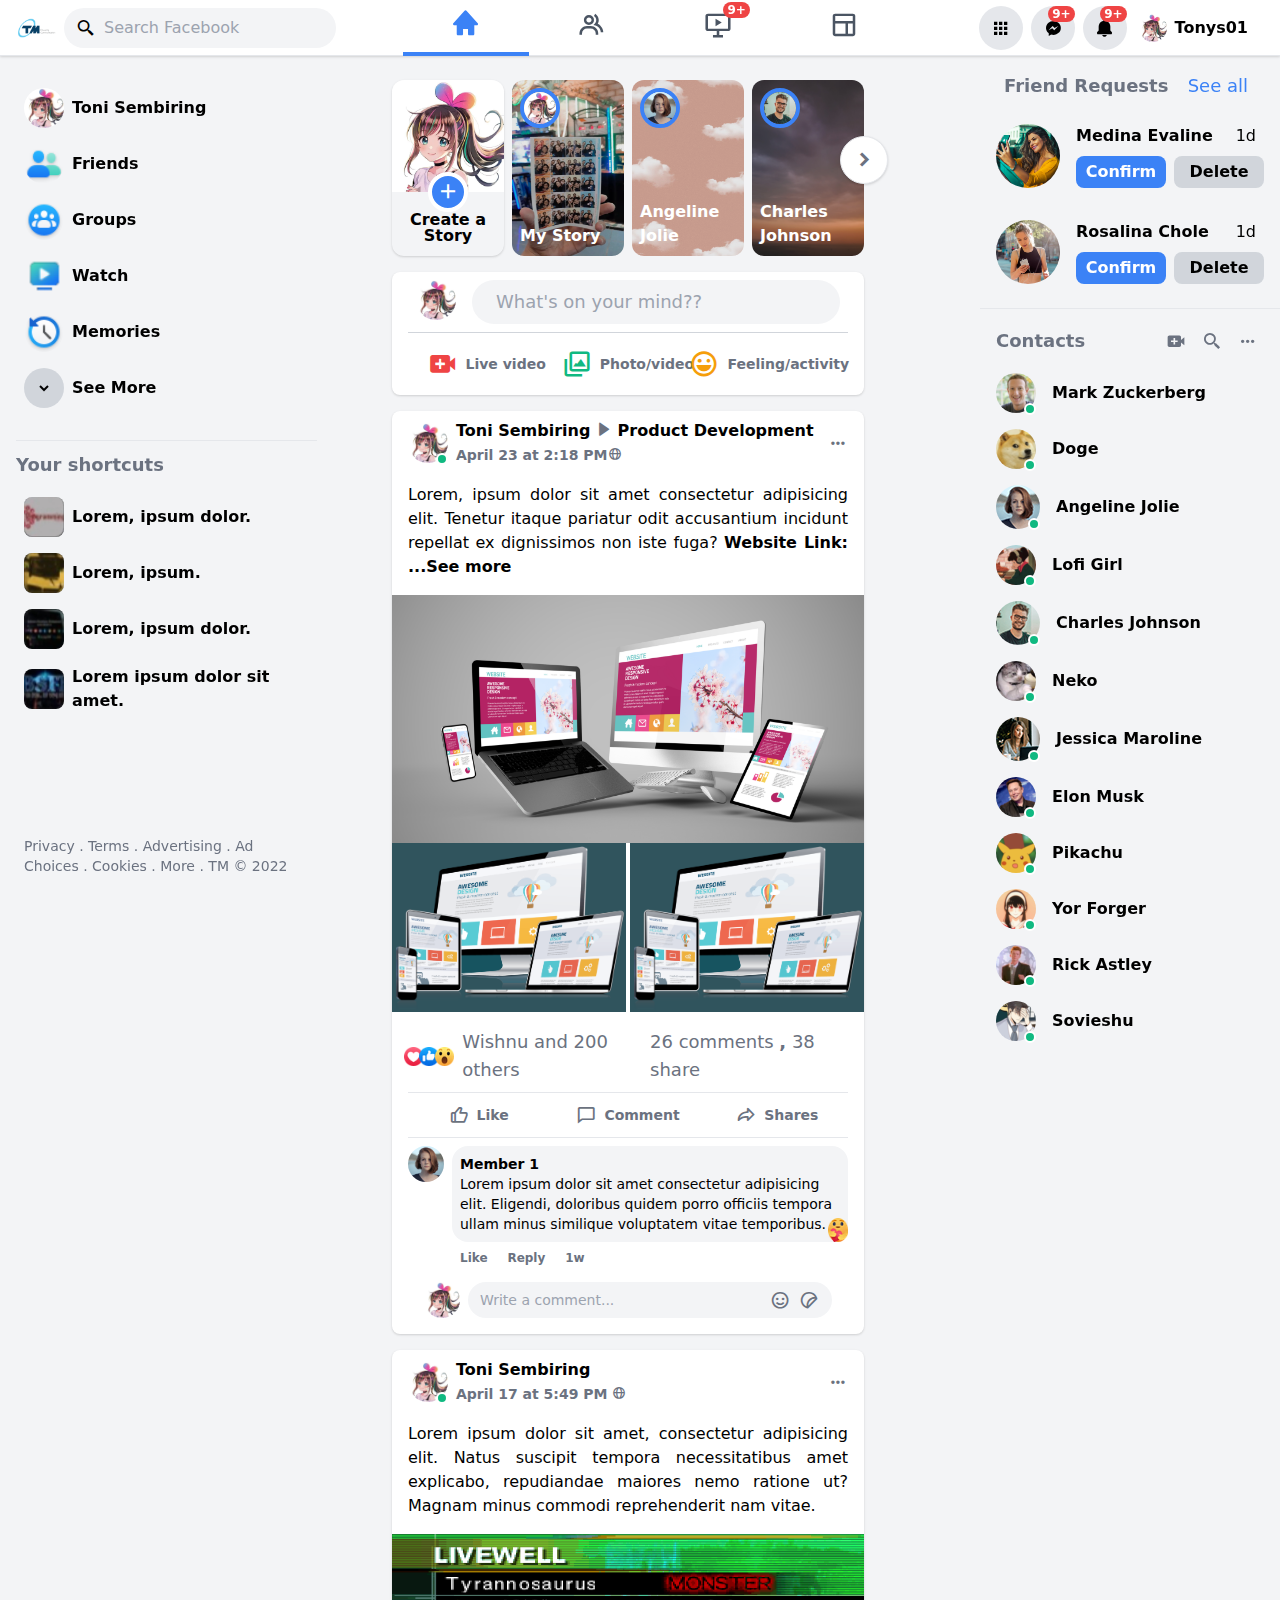
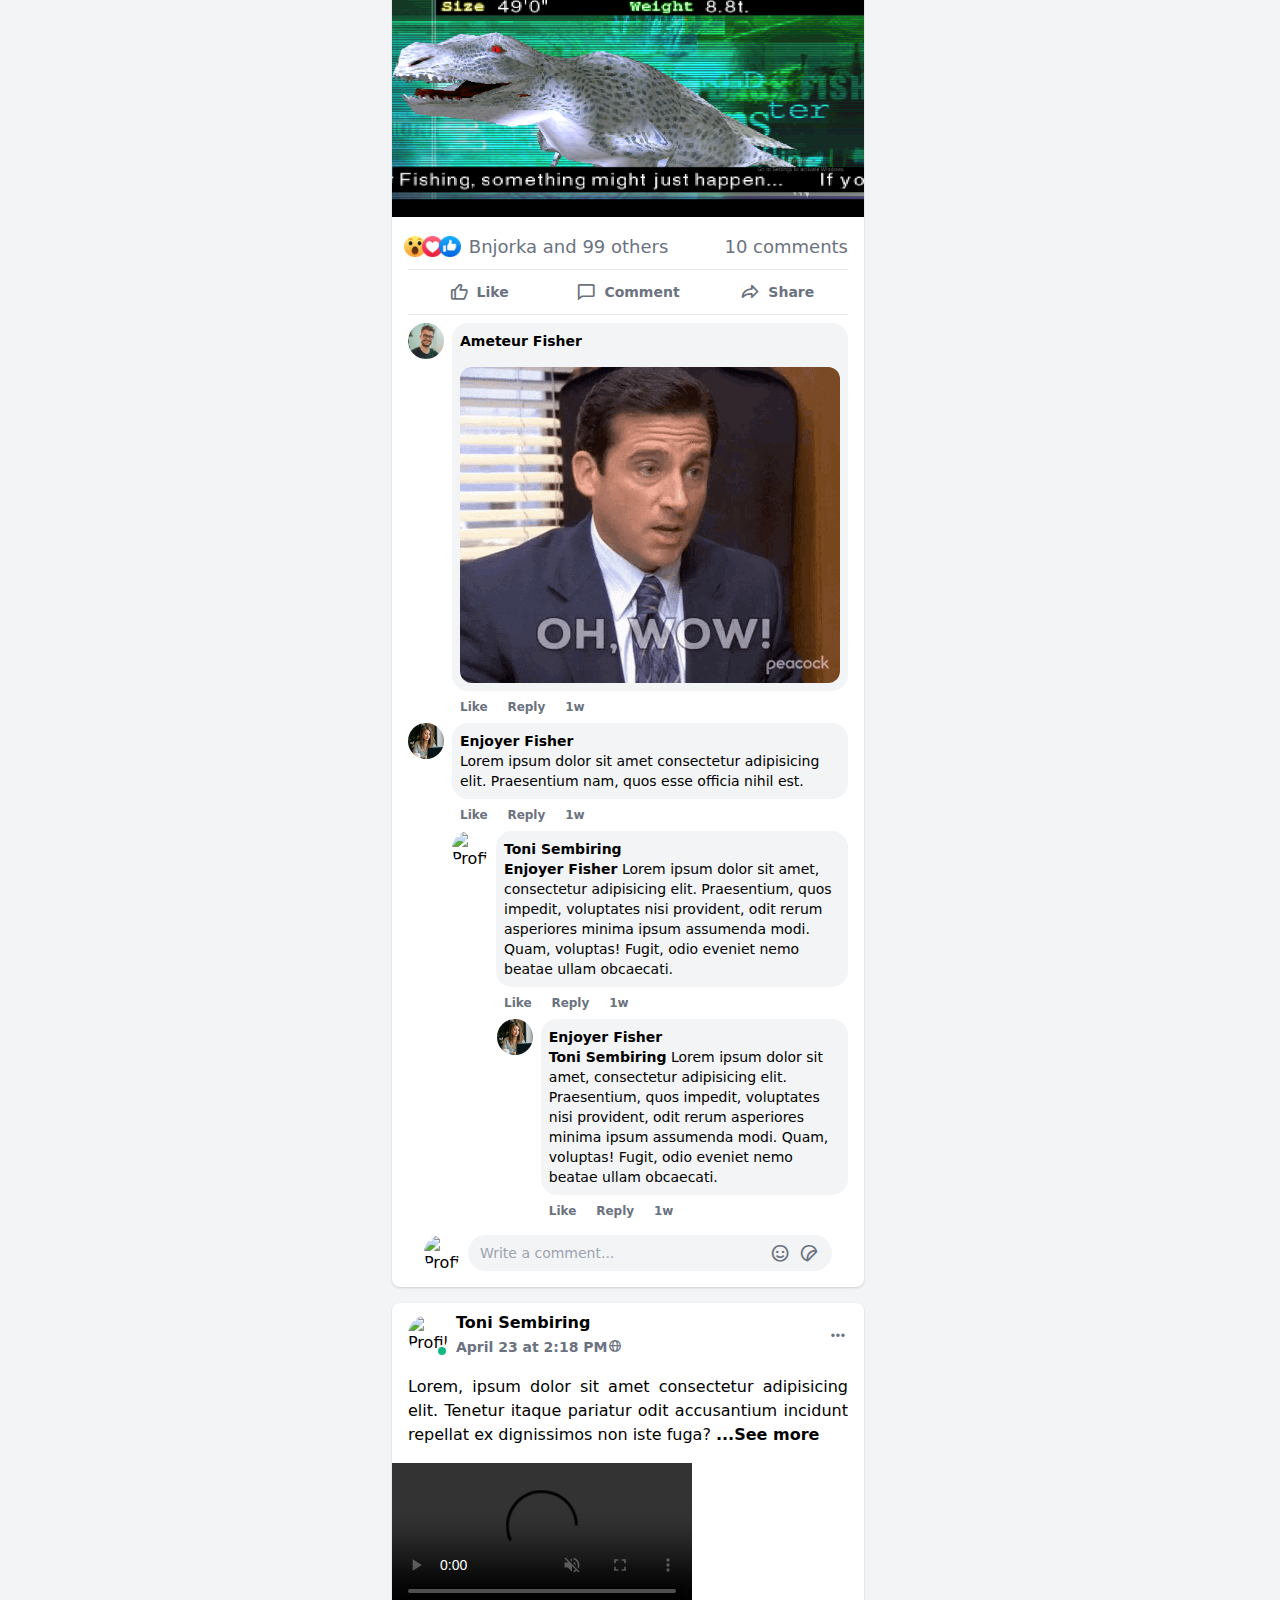
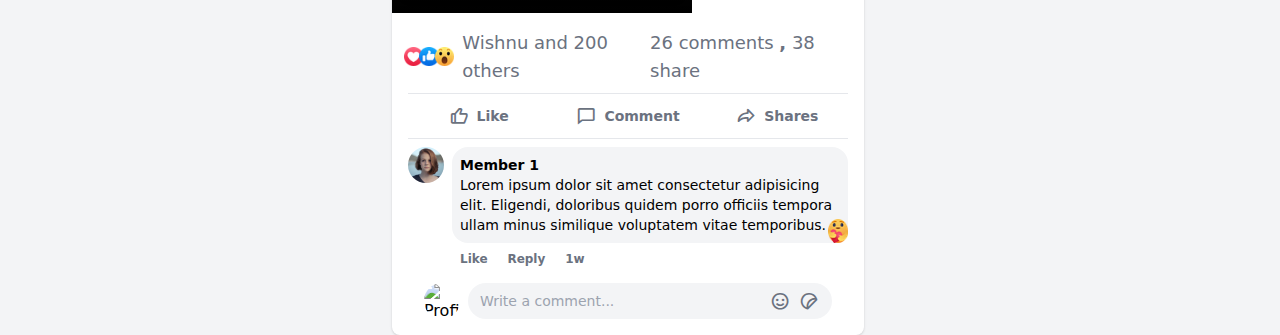
==== commit df9b20f7: "gk tau ah gelap" ====
--- a/index.html
+++ b/index.html
@@ -84,7 +84,11 @@
         </li>
 
         <li>
-          <div class="text-xl grid place-items-center bg-gray-200 dark:bg-dark-third dark:hover:bg-dark-fourth dark:text-dark-txt rounded-full mx-1 p-3 cursor-pointer hover:bg-gray-300 relative">
+          <div
+            id="nav-right-messager" 
+            class="text-xl grid place-items-center bg-gray-200 dark:bg-dark-third dark:hover:bg-dark-fourth dark:text-dark-txt rounded-full mx-1 p-3 cursor-pointer hover:bg-blue-500 relative" 
+            onclick="showMessage()"
+          >
             <i class="bx bxl-messenger"></i>
             <span class="text-xs absolute top-0 right-0 bg-red-500 text-white font-semibold rounded-full px-1 text-center">9+</span>
           </div>
@@ -167,8 +171,11 @@
             </li>
           </div>
           <!-- Hidden List End -->
-          <li class="cursor-pointer" onclick="showMore()">
-            <a class="flex items-center space-x-2 p-2 hover:bg-gray-200 rounded-lg transition-all dark:text-dark-txt dark:hover:bg-dark-third">
+          <li>
+            <a 
+              class="flex items-center space-x-2 p-2 hover:bg-gray-200 rounded-lg transition-all dark:text-dark-txt dark:hover:bg-dark-third cursor-pointer"
+              onclick="showMoreList()"
+            >
               <span class="w-10 h-10 rounded-full grid place-items-center bg-gray-300 dark:bg-dark-second">
                 <i class='bx bxs-chevron-down'></i>
               </span>
@@ -215,6 +222,14 @@
                 <i class='bx bxs-chevron-down'></i>
               </span>
               <span class="font-semibold">See more</span>
+            </a>
+          </li> -->
+          <!-- <li class="cursor-pointer" onclick="showMore()">
+            <a class="flex items-center space-x-2 p-2 hover:bg-gray-200 rounded-lg transition-all dark:text-dark-txt dark:hover:bg-dark-third">
+              <span class="w-10 h-10 rounded-full grid place-items-center bg-gray-300 dark:bg-dark-second">
+                <i class='bx bxs-chevron-down'></i>
+              </span>
+              <span class="font-semibold" id="see-more-less">See More</span>
             </a>
           </li> -->
         </ul>
@@ -976,6 +991,81 @@
           <!-- Contact End -->
        </div>
       </div>
+      <!-- RIght Content End -->
+
+      <!-- Conversations Start -->
+      <div class="w-full md:block md:w-3/4 pt-14 px-7 h-full absolute top-0 right-0">
+          <div class="bg-white fixed right-0 w-1/4 h-4/5 hidden" id="conversations">
+              <div class="flex justify-between items-center text-xl px-4 mt-4" >
+                  <div class="font-semibold dark:text-dark-txt"> 
+                    Conversation
+                  </div>
+                  <!-- <span class="text-blue-500 cursor-pointer text-lg hover:bg-gray-200 dark:hover:bg-dark-third rounded-md p-1">See all</span> -->
+              </div>
+              <div class="px-2 my-2">
+                  <!-- SEARCH BAR START -->
+                  <div class="items-center justify-between space-x-1">
+                    <div class="w-full bg-gray-100 dark:bg-dark-third px-2 py-2 rounded-full flex items-center  cursor-pointer">
+                        <i class="bx bx-search-alt-2 text-xl xl:mr-2 dark:text-dark-txt"></i>
+                        <input type="text" placeholder="Search Message" class="outline-none bg-transparent hidden xl:inline-block"/>
+                    </div>
+                  </div>
+                  <!-- SEARCH BAR END -->
+              </div>
+             
+              <!-- Message From Friends Start -->
+              <ul class="p-2">
+                  <li>
+                      <div class="flex items-center space-x-4 p-2 hover:bg-gray-200 dark:hover:bg-dark-third dark:text-dark-txt rounded-lg cursor-pointer">
+                          <div class="relative">
+                              <img src="./images/photos/40x40/member5.png" alt="Mark Zuckerberg" class="rounded-full">
+                              <span class="bg-green-500 w-3 h-3 rounded-full absolute right-0 top-3/4 border-white border-2"></span>
+                          </div>                                
+                          <div class="dark:text-dark-txt">
+                              <span class="font-medium">Mark Zuckerberg</span>
+                              <span class="float-right text-gray-500 text-sm right-0">1d</span>
+                              <br>
+                              <span class="text-sm text-blue-500">Lorem ipsum dolor sit amet conse......</span>
+                              <span class="bg-blue-500 absolute w-4 h-4 right-16 mb-4 rounded-full border-white border-2"></span>
+                          </div>
+                      </div>
+                  </li>
+                  <li>
+                      <div class="flex items-center space-x-4 p-2 hover:bg-gray-200 dark:hover:bg-dark-third dark:text-dark-txt rounded-lg cursor-pointer">
+                          <div class="relative">
+                              <img src="./images/photos/40x40/member4.png" alt="Mark Zuckerberg" class="rounded-full">
+                              <span class="bg-green-500 w-3 h-3 rounded-full absolute right-0 top-3/4 border-white border-2"></span>
+                          </div>
+                          <div>
+                              <span class="font-semibold">Dog Tah</span>
+                              <span class="float-right text-gray-500 text-sm right-0">90d</span>
+                              <br>
+                              <span class="text-sm">You : Lorem ipsum dolor sit, amet. ...</span>
+                          </div>
+                      </div>
+                  </li>
+                  <li>
+                      <div class="flex items-center space-x-4 p-2 hover:bg-gray-200 dark:hover:bg-dark-third dark:text-dark-txt rounded-lg cursor-pointer">
+                          <div class="relative">
+                              <img src="./images/photos/40x40/member6.png" alt="Mark Zuckerberg" class="rounded-full">
+                              <span class="bg-green-500 w-3 h-3 rounded-full absolute right-0 top-3/4 border-white border-2"></span>
+                          </div>
+                          <div>
+                              <span class="font-semibold">Rorona Botako</span>
+                              <span class="float-right text-gray-500 text-sm right-0">10mins</span>
+                              <br>
+                              <span class="text-sm">You : Lorem ipsum dolor sit, amet. ...</span>
+                              <!-- <span class="bg-blue-500 absolute w-4 h-4 right-16 mb-4 rounded-full border-white border-2"></span> -->
+                              <span class="absolute w-4 h-4 right-16 mb-4 rounded-full" style="background-image: url('./images/photos/40x40/member6.png');"></span>
+                              <!-- <img src="./images/photos/40x40/member6.png" alt="Mark Zuckerberg" class="absolute w-4 h-4 right-16 mb-4 rounded-full"> -->
+                          </div>
+                      </div>                       
+                  </li>
+              </ul>
+              <!-- Message From Friends End -->
+          </div>
+      </div>
+      <!-- Conversations End -->
     </div>
     <!-- Main Content End -->
     
--- a/css/styles.css
+++ b/css/styles.css
@@ -339,6 +339,12 @@
   --tw-bg-opacity: 1;
   background-color: rgba(209, 213, 219, var(--tw-bg-opacity));
 }
+
+.hover\:bg-blue-500:hover {
+  --tw-bg-opacity: 1;
+  background-color: rgba(59, 130, 246, var(--tw-bg-opacity));
+}
+
 /* Hover Background End */
 
 /* Hover Link Start */
@@ -662,6 +668,10 @@
   height: 60%;
 }
 
+.h-4\/5 {
+  height: 80%;
+}
+
 .h-full {
   height: 100%;
 }
@@ -929,6 +939,18 @@
   right: 0px;
 }
 
+.right-4 {
+  right: 4px;
+}
+
+.right-16 {
+  right: 16px;
+}
+
+.right-200{
+  right: 200px;
+}
+
 .right-auto {
   right: auto;
 }
@@ -971,6 +993,10 @@
 
 .right-1\/4 {
   right: 25%;
+}
+
+.right-1\/3 {
+  right: 33.333333%;
 }
 
 .top-3\/4 {
--- a/css/custom.css
+++ b/css/custom.css
@@ -27,3 +27,18 @@
     display: none;  /* Safari and Chrome */
 }
 
+#conversations{
+    -ms-overflow-style: none; /* Internet Explorer 10+ */
+    scrollbar-width: none; /* Firefox */
+}
+
+#conversations:hover{
+    overflow-y: scroll;
+    overflow-x: hidden;
+}
+
+#conversations::-webkit-scrollbar { 
+    display: none;  /* Safari and Chrome */
+}
+
+
